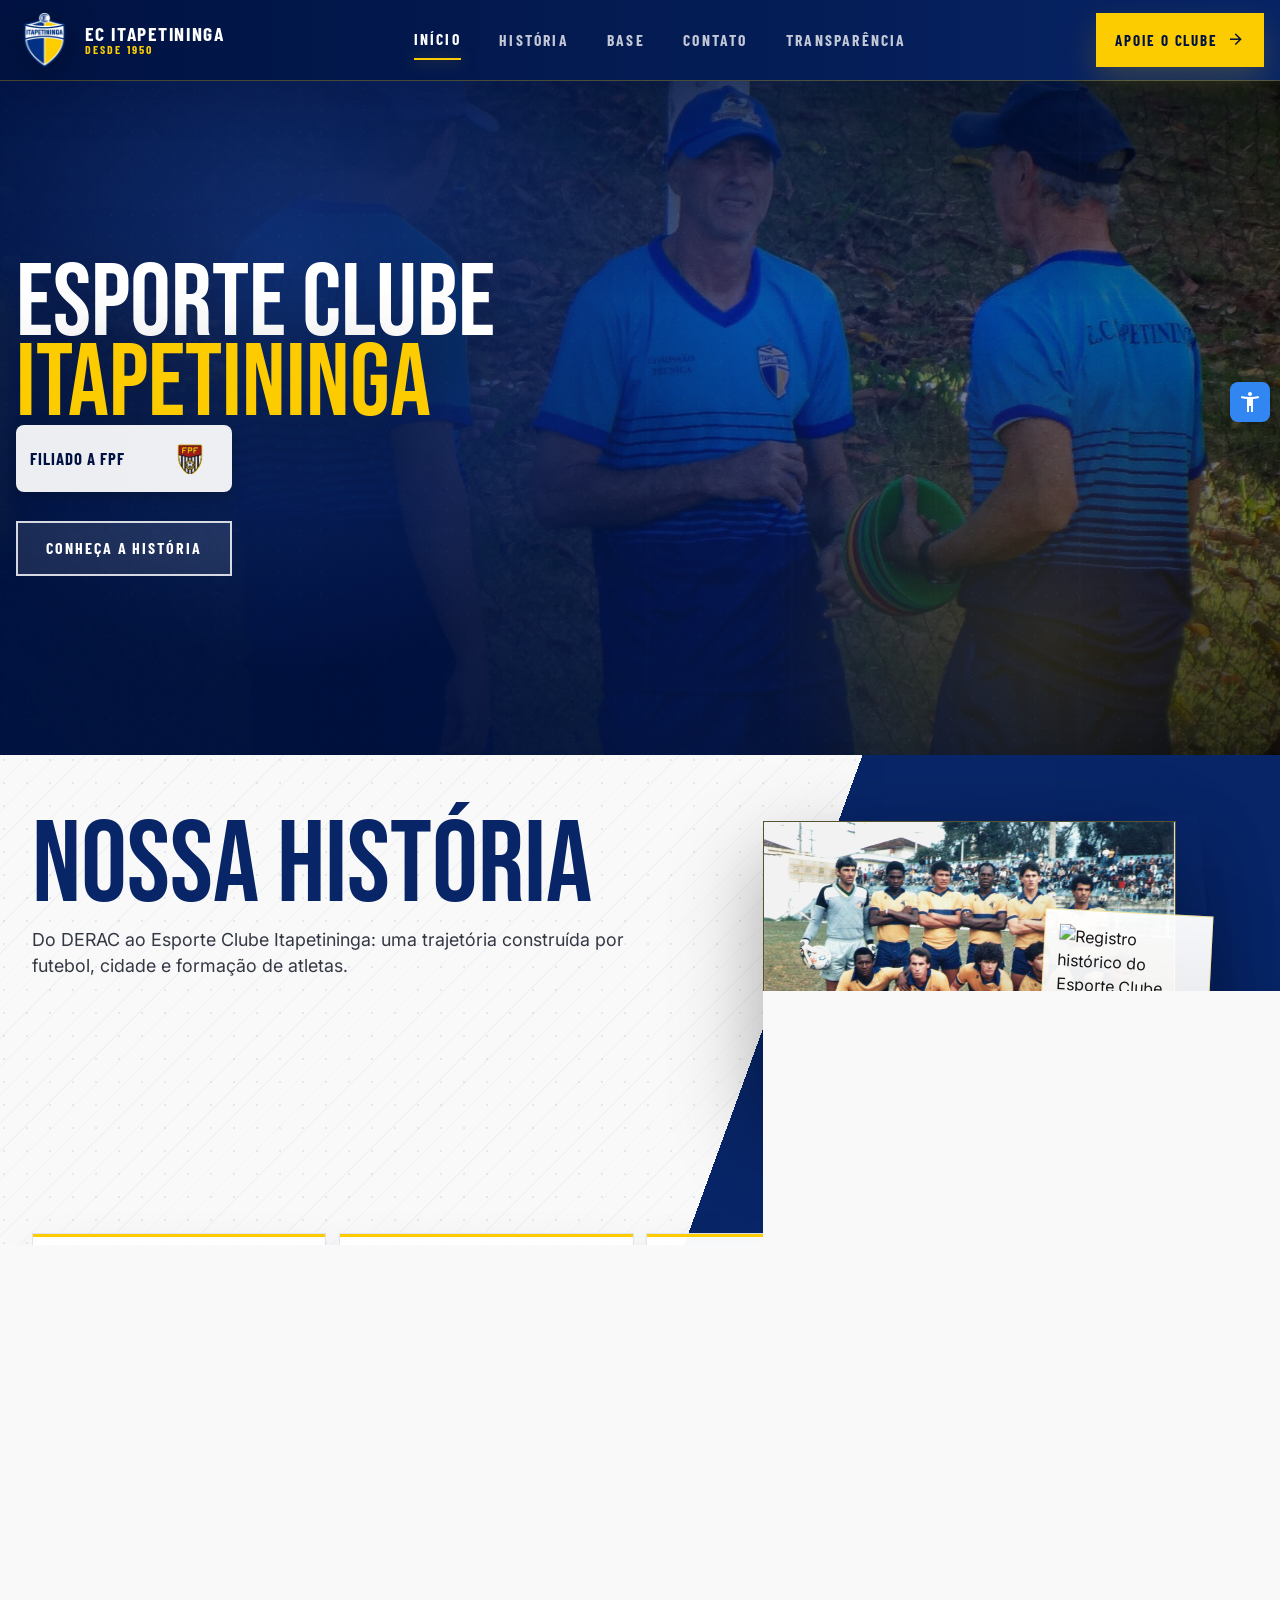
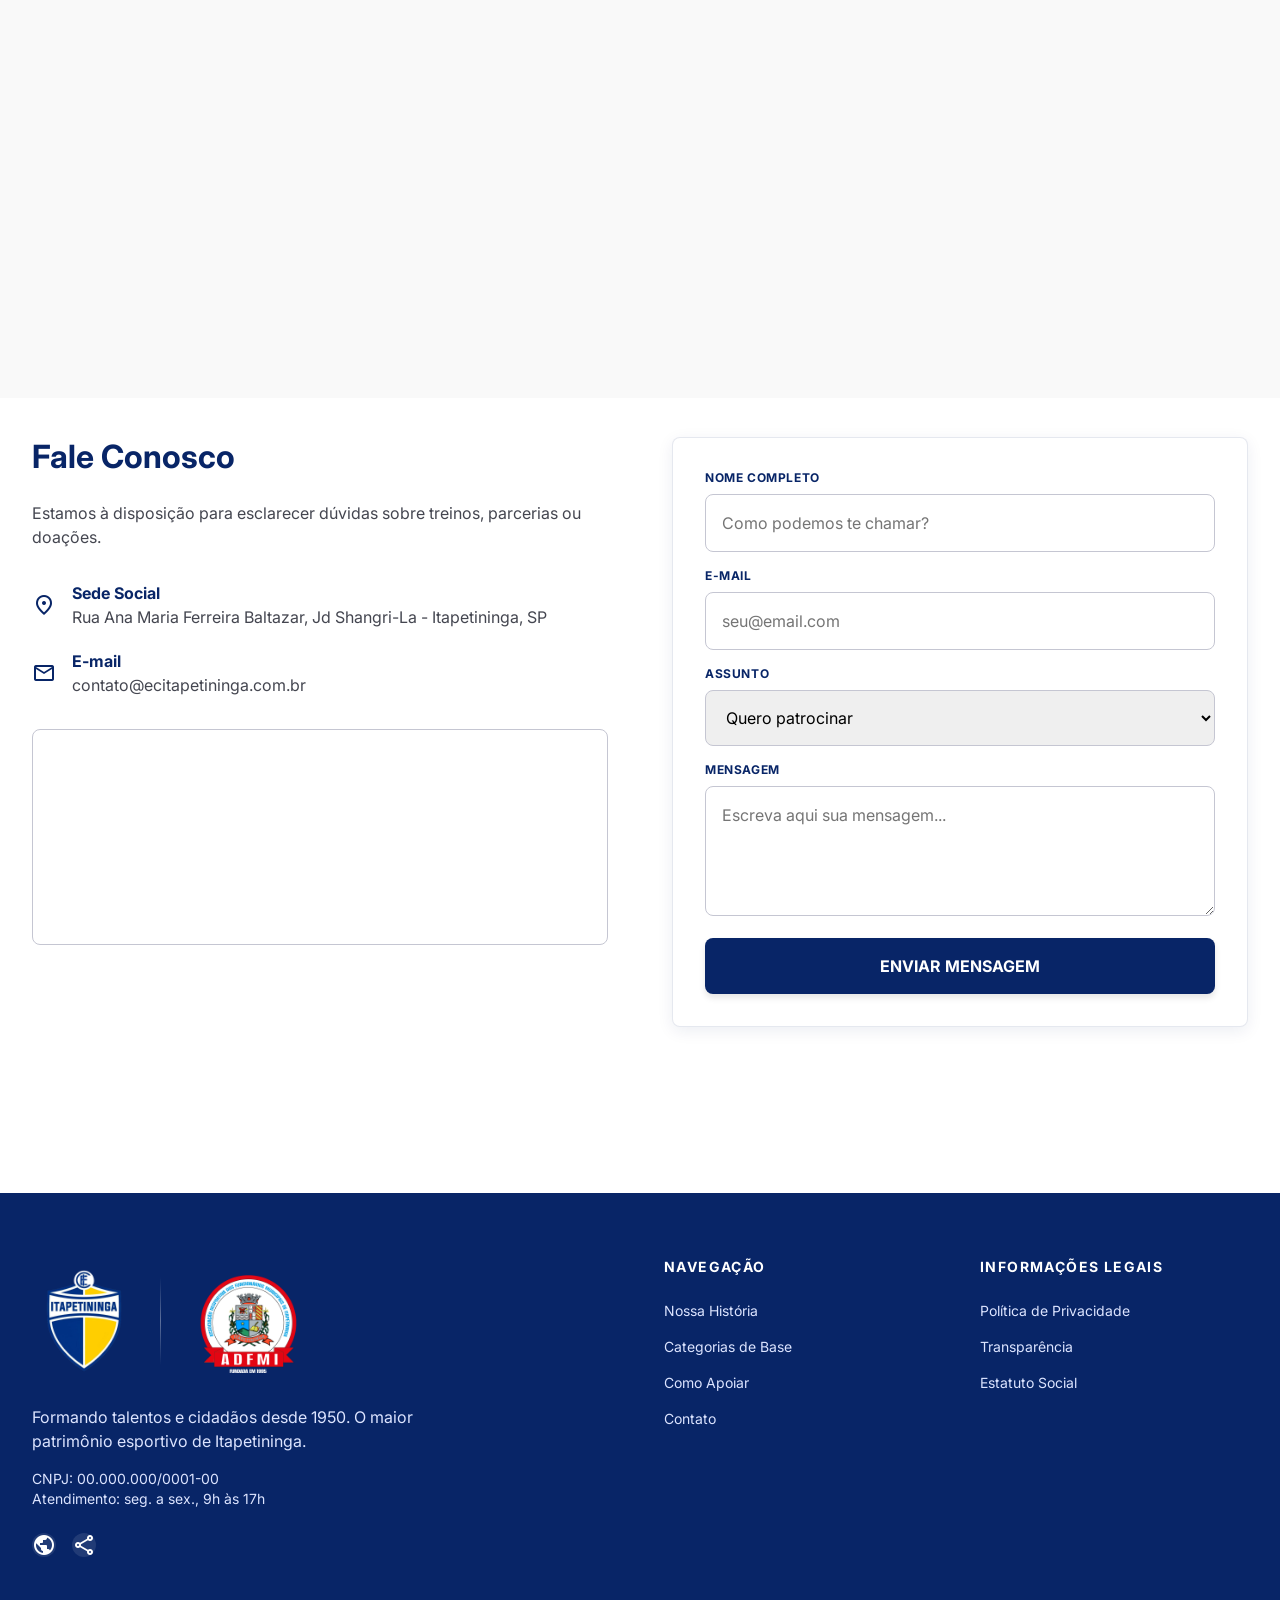
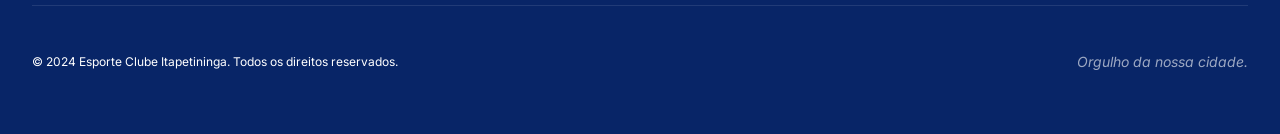
==== index.html @ 6d261d62 "Minor changes" ====
﻿<!doctype html>
<html lang="pt-BR">
  <head>
    <meta charset="utf-8" />
    <meta content="width=device-width, initial-scale=1.0" name="viewport" />
    <link
      href="https://fonts.googleapis.com/css2?family=Inter:wght@400;500;600;700&amp;display=swap"
      rel="stylesheet"
    />
    <link
      href="https://fonts.googleapis.com/css2?family=Bebas+Neue&amp;family=Barlow+Condensed:wght@500;600;700&amp;display=swap"
      rel="stylesheet"
    />
    <link
      href="https://fonts.googleapis.com/css2?family=Material+Symbols+Outlined:wght,FILL@100..700,0..1&amp;display=swap"
      rel="stylesheet"
    />
    <link rel="stylesheet" href="styles.css" />
  </head>
  <body
    class="bg-background text-on-surface font-body-lg selection:bg-secondary-container selection:text-on-secondary-container"
  >
    <header class="site-header">
      <div class="site-header-main">
        <a class="site-brand" href="#" aria-label="Esporte Clube Itapetininga">
          <img
            alt="EC Itapetininga Logo"
            class="site-brand-logo"
            src="img/eci.png"
          />
          <span class="site-brand-text">
            <strong>EC Itapetininga</strong>
            <small>Desde 1950</small>
          </span>
        </a>
        <nav class="site-nav" aria-label="Navegação principal">
          <a class="top-nav-link" data-nav-link href="#hero">Início</a>
          <a class="top-nav-link is-active" data-nav-link href="#history"
            >História</a
          >
          <a class="top-nav-link" data-nav-link href="#categories">Base</a>
          <a class="top-nav-link" data-nav-link href="#contact">Contato</a>
          <a class="top-nav-link" href="transparencia.html">Transparência</a>
        </nav>
        <a
          href="#apoie-modal"
          class="desktop-support-link site-cta"
          aria-label="Apoie o Clube"
          data-modal-open
        >
          Apoie o Clube
          <span class="material-symbols-outlined" aria-hidden="true"
            >arrow_forward</span
          >
        </a>
        <button
          aria-controls="mobile-menu"
          aria-expanded="false"
          aria-label="Abrir menu"
          class="mobile-menu-button site-menu-button"
          data-mobile-menu-button
          type="button"
        >
          <span class="material-symbols-outlined" data-mobile-menu-icon>
            menu
          </span>
        </button>
      </div>
      <nav
        aria-label="Menu mobile"
        class="mobile-menu"
        data-mobile-menu
        id="mobile-menu"
      >
        <div class="mobile-menu-inner">
          <div class="mobile-menu-brand" aria-hidden="true">
            <span>ECI</span>
            <small>Portal Oficial</small>
          </div>
          <a class="mobile-menu-link" data-mobile-menu-link href="#hero"
            >Início</a
          >
          <a class="mobile-menu-link" data-mobile-menu-link href="#history"
            >História</a
          >
          <a class="mobile-menu-link" data-mobile-menu-link href="#categories"
            >Base</a
          >
          <a class="mobile-menu-link" data-mobile-menu-link href="#support"
            >Apoio</a
          >
          <a class="mobile-menu-link" href="transparencia.html"
            >Transparência</a
          >
          <a class="mobile-menu-link" data-mobile-menu-link href="#contact"
            >Contato</a
          >
          <hr style="margin: 15px 0" />
          <!-- WCAG fix: 4.1.2 -->
          <button
            class="mobile-menu-link"
            type="button"
            onclick="alternarCores()"
            aria-pressed="false"
            data-high-contrast-toggle
          >
            🌗 Alto Contraste
          </button>
          <!-- WCAG fix: 4.1.2 -->
          <button
            class="mobile-menu-link"
            type="button"
            onclick="aumentarFonte()"
          >
            𝐀+ Aumentar Fonte
          </button>
          <!-- WCAG fix: 4.1.2 -->
          <button
            class="mobile-menu-link"
            type="button"
            onclick="diminuirFonte()"
          >
            𝐀- Diminuir Fonte
          </button>
        </div>
      </nav>
    </header>
    <main>
      <section class="hero-section" id="hero">
        <div class="hero-media">
          <img
            alt="Comissão técnica do Esporte Clube Itapetininga durante um treino"
            class="hero-image"
            src="img/DSC00051-copia.jpg"
          />
          <div class="hero-overlay"></div>
          <div class="hero-field-grid"></div>
        </div>
        <div class="hero-content">
          <h1 class="hero-title">
            <span>Esporte Clube</span>
            <strong>Itapetininga</strong>
          </h1>
          <div class="hero-fpf-badge">
            <span class="hero-fpf-label">Filiado a FPF</span>
            <img
              src="img/fpf.png"
              alt="Logo da Federação Paulista de Futebol"
              class="hero-fpf-logo"
              width="48"
              height="48"
            />
          </div>
          <div class="hero-actions">
            <a class="hero-button hero-button-secondary" href="#history">
              Conheça a História
            </a>
          </div>
        </div>
      </section>
      <div class="gradient-flow-wrapper">
        <section class="history-editorial screen-section" id="history">
          <div class="max-w-7xl mx-auto px-4 lg:px-8">
            <div class="history-story">
              <div class="history-story-hero">
                <p class="history-story-label">Desde 1950</p>
                <h2>Nossa História</h2>
                <p class="history-story-subtitle">
                  Do DERAC ao Esporte Clube Itapetininga: uma trajetória
                  construída por futebol, cidade e formação de atletas.
                </p>
              </div>
              <div class="history-story-grid">
                <div class="history-story-copy">
                  <article class="history-milestone">
                    <span>01</span>
                    <h3>Fundação</h3>
                    <p>
                      O clube nasceu em 26 de dezembro de 1950, ainda como DERAC
                      — Departamento de Estradas de Rodagem Atlético Clube.
                    </p>
                  </article>
                  <article class="history-milestone">
                    <span>02</span>
                    <h3>Tradição Competitiva</h3>
                    <p>
                      Por décadas, participou dos campeonatos da Federação
                      Paulista de Futebol nas divisões Série A2, Série A3 e
                      Segunda Divisão de Profissionais.
                    </p>
                  </article>
                  <article class="history-milestone">
                    <span>03</span>
                    <h3>Nova Identidade</h3>
                    <p>
                      Em 1994, passou a se chamar Esporte Clube Itapetininga,
                      fortalecendo o vínculo com a cidade.
                    </p>
                  </article>
                  <article class="history-milestone">
                    <span>04</span>
                    <h3>Base e Futuro</h3>
                    <p>
                      Hoje, atua no Campeonato Paulista de Base nas categorias
                      Sub-13, Sub-15 e Sub-17.
                    </p>
                  </article>
                </div>
                <div
                  class="history-archive"
                  aria-label="Acervo visual do clube"
                >
                  <div class="history-archive-stripe" aria-hidden="true"></div>
                  <figure class="history-archive-main">
                    <img
                      alt="Equipe histórica do Esporte Clube Itapetininga"
                      src="img/time2.jpeg"
                    />
                  </figure>
                  <figure class="history-archive-jersey">
                    <img
                      alt="Registro histórico do Esporte Clube Itapetininga"
                      src="img/time3.jpeg"
                    />
                  </figure>
                </div>
              </div>
            </div>
          </div>
        </section>
        <section
          class="legends-editorial-section"
          aria-label="Grandes nomes da história do clube"
        >
          <div class="legends-editorial-inner">
            <div class="legends-editorial-heading">
              <p class="legends-editorial-kicker">
                Histórias que marcaram gerações
              </p>
              <!-- WCAG fix: 1.3.1 -->
              <h2>
                <span>Grandes Nomes</span>
                <strong>Nossa História</strong>
              </h2>
              <div class="legends-editorial-mark" aria-hidden="true">
                <span></span>
              </div>
            </div>
            <div
              class="legends-editorial-wall"
              aria-label="Mural histórico de grandes nomes"
            >
              <article
                class="legend-editorial-piece legend-editorial-piece-vadao"
              >
                <span class="legend-editorial-index" aria-hidden="true"
                  >01</span
                >
                <img src="img/Vadao_2015.jpg" alt="Retrato de Vadão" />
                <div class="legend-editorial-copy">
                  <span class="legend-editorial-role">Treinador</span>
                  <h4>Vadão</h4>
                  <div class="legend-editorial-rule"></div>
                  <p>Ex-Técnico Seleção Brasileira Feminina</p>
                </div>
              </article>
              <article
                class="legend-editorial-piece legend-editorial-piece-itabera"
              >
                <span class="legend-editorial-index" aria-hidden="true"
                  >02</span
                >
                <img src="img/itabera.jpg" alt="Retrato de Carlinhos Itaberá" />
                <div class="legend-editorial-copy">
                  <span class="legend-editorial-role">Meia</span>
                  <h4>Carlinhos<br />Itaberá</h4>
                  <div class="legend-editorial-rule"></div>
                  <p>Ex-Fluminense</p>
                </div>
              </article>
              <article
                class="legend-editorial-piece legend-editorial-piece-marquinho"
              >
                <span class="legend-editorial-index" aria-hidden="true"
                  >03</span
                >
                <img src="img/marquinho.jpg" alt="Retrato de Marquinhos" />
                <div class="legend-editorial-copy">
                  <span class="legend-editorial-role">Atacante</span>
                  <h4>Marquinhos</h4>
                  <div class="legend-editorial-rule"></div>
                  <p>Ex-Ferroviária de Araraquara</p>
                </div>
              </article>
              <article
                class="legend-editorial-piece legend-editorial-piece-angatuba"
              >
                <span class="legend-editorial-index" aria-hidden="true"
                  >04</span
                >
                <img
                  src="img/carlinhos.webp"
                  alt="Retrato de Carlinhos Angatuba"
                />
                <div class="legend-editorial-copy">
                  <span class="legend-editorial-role">Zagueiro</span>
                  <h4>Carlinhos<br />Angatuba</h4>
                  <div class="legend-editorial-rule"></div>
                  <p>Ex-Esporte Clube Bahia</p>
                </div>
              </article>
            </div>
          </div>
        </section>
        <section class="archive-section">
          <div class="archive-inner">
            <aside class="archive-intro">
              <p class="archive-kicker">Arquivo Histórico</p>
              <h2>Nossa História em Imagens</h2>
              <p>
                Cada imagem guarda um capítulo da nossa trajetória dentro e fora
                de campo.
              </p>
            </aside>
            <div class="archive-track-wrap">
              <div
                class="archive-track"
                aria-label="Registros históricos do clube"
              >
                <article class="archive-card">
                  <div class="archive-card-media">
                    <img
                      alt="Registro histórico das origens do clube como DERAC"
                      src="img/time2.jpeg"
                    />
                  </div>
                  <div class="archive-card-copy">
                    <h3>As Raízes</h3>
                    <p>
                      Os primeiros passos e a união da comunidade para fundar o
                      clube.
                    </p>
                  </div>
                </article>
                <article class="archive-card">
                  <div class="archive-card-media">
                    <img
                      alt="Registro da transição do DERAC para o Esporte Clube Itapetininga"
                      src="img/time3.jpeg"
                    />
                  </div>
                  <div class="archive-card-copy">
                    <h3>Transição DERAC / ECI</h3>
                    <p>
                      Filiação à FPF e o início de uma nova era de competições.
                    </p>
                  </div>
                </article>
                <article class="archive-card">
                  <div class="archive-card-media">
                    <img
                      alt="Atletas da base no Campeonato Sul Paulista representando o legado atual"
                      src="img/time4.jpeg"
                    />
                  </div>
                  <div class="archive-card-copy">
                    <h3>Legado Contínuo</h3>
                    <p>
                      Foco no desenvolvimento da base e projetos sociais
                      transformadores.
                    </p>
                  </div>
                </article>
              </div>
            </div>
          </div>
        </section>
        <section class="academy-section" id="categories">
          <div class="academy-inner">
            <div class="academy-intro">
              <p class="academy-kicker">Formação de Atletas</p>
              <h2>Futebol de Base</h2>
              <strong>Inscrições Gratuitas</strong>
              <p>
                Desenvolvemos talentos locais com metodologia, disciplina e
                acesso democrático ao esporte de alto nível.
              </p>
            </div>
            <div
              class="academy-grid"
              aria-label="Categorias do futebol de base"
            >
              <article class="academy-card">
                <div class="academy-card-top">
                  <small>Iniciação</small>
                </div>
                <h3>Sub-11</h3>
                <p>
                  Iniciação técnica, coordenação motora e disciplina em ambiente
                  formativo.
                </p>
              </article>
              <article class="academy-card">
                <div class="academy-card-top">
                  <small>Desenvolvimento</small>
                </div>
                <h3>Sub-13</h3>
                <p>
                  Desenvolvimento tático e aprimoramento das habilidades
                  individuais.
                </p>
              </article>
              <article class="academy-card academy-card-feature">
                <div class="academy-card-top">
                  <small>Rendimento</small>
                </div>
                <h3>Sub-15</h3>
                <p>
                  Alto desempenho físico e estratégico voltado aos campeonatos
                  da FPF.
                </p>
              </article>
              <article class="academy-card">
                <div class="academy-card-top">
                  <small>Transição</small>
                </div>
                <h3>Sub-17</h3>
                <p>
                  Etapa final de formação com foco em profissionalização e
                  futuro competitivo.
                </p>
              </article>
              <article class="academy-card">
                <div class="academy-card-top">
                  <small>Alta Performance</small>
                </div>
                <h3>Sub-20</h3>
                <p>
                  Preparação para o futebol profissional com foco em performance
                  física e maturidade tática.
                </p>
              </article>
              <article class="academy-card academy-card-feature">
                <div class="academy-card-top">
                  <small>Profissional</small>
                </div>
                <h3>Sub-23</h3>
                <p>
                  Equipe profissional em formação, competindo em torneios
                  oficiais da Federação Paulista de Futebol.
                </p>
              </article>
            </div>
          </div>
        </section>
      </div>
      <section
        class="screen-section py-24 bg-surface-container-lowest"
        id="contact"
      >
        <div class="max-w-7xl mx-auto px-4 lg:px-8">
          <div class="grid grid-cols-1 lg:grid-cols-2 gap-24">
            <div>
              <h2 class="text-headline-lg text-primary-container mb-6">
                Fale Conosco
              </h2>
              <p class="text-on-surface-variant mb-12">
                Estamos à disposição para esclarecer dúvidas sobre treinos,
                parcerias ou doações.
              </p>
              <div class="space-y-8 mb-12">
                <div class="flex gap-4 items-center">
                  <span
                    class="material-symbols-outlined text-primary-container text-3xl"
                    >location_on</span
                  >
                  <div>
                    <p class="font-bold text-primary-container">Sede Social</p>
                    <p class="text-on-surface-variant">
                      Rua Ana Maria Ferreira Baltazar, Jd Shangri-La -
                      Itapetininga, SP
                    </p>
                  </div>
                </div>
                <div class="flex gap-4 items-center">
                  <span
                    class="material-symbols-outlined text-primary-container text-3xl"
                    >mail</span
                  >
                  <div>
                    <p class="font-bold text-primary-container">E-mail</p>
                    <p class="text-on-surface-variant">
                      contato@ecitapetininga.com.br
                    </p>
                  </div>
                </div>
              </div>
              <div
                class="h-64 rounded-lg overflow-hidden border border-outline-variant"
              >
                <!-- WCAG fix: 1.1.1 -->
                <iframe
                  title="Localização da sede do EC Itapetininga"
                  src="https://www.google.com/maps/embed?pb=!1m18!1m12!1m3!1d3662.0!2d-48.0561!3d-23.5825!2m3!1f0!2f0!3f0!3m2!1i1024!2i768!4f13.1!3m3!1m2!1s0x0%3A0x0!2sRua+Ana+Maria+Ferreira+Baltazar%2C+Jardim+Shangri-La%2C+Itapetininga+-+SP!5e0!3m2!1spt-BR!2sbr!4v1"
                  width="100%"
                  height="100%"
                  style="border: 0"
                  allowfullscreen=""
                  loading="lazy"
                  referrerpolicy="no-referrer-when-downgrade"
                  aria-label="Mapa de localização do EC Itapetininga em Itapetininga, SP"
                ></iframe>
              </div>
            </div>
            <div
              class="bg-surface-container-low p-10 rounded-lg border border-outline-variant"
            >
              <form class="space-y-6" id="contact-form">
                <div>
                  <!-- WCAG fix: 3.3.2 -->
                  <label
                    for="contact-name"
                    class="text-xs font-bold text-primary-container uppercase mb-2 block tracking-wider"
                    >Nome completo</label
                  >
                  <input
                    id="contact-name"
                    class="w-full rounded-lg border border-outline-variant focus:border-primary-container focus:ring-1 focus:ring-primary-container bg-white p-4"
                    placeholder="Como podemos te chamar?"
                    required
                    type="text"
                  />
                </div>
                <div>
                  <!-- WCAG fix: 3.3.2 -->
                  <label
                    for="contact-email"
                    class="text-xs font-bold text-primary-container uppercase mb-2 block tracking-wider"
                    >E-mail</label
                  >
                  <input
                    id="contact-email"
                    class="w-full rounded-lg border border-outline-variant focus:border-primary-container focus:ring-1 focus:ring-primary-container bg-white p-4"
                    placeholder="seu@email.com"
                    required
                    type="email"
                  />
                </div>
                <div>
                  <!-- WCAG fix: 3.3.2 -->
                  <label
                    for="contact-subject"
                    class="text-xs font-bold text-primary-container uppercase mb-2 block tracking-wider"
                    >Assunto</label
                  >
                  <select
                    id="contact-subject"
                    class="w-full rounded-lg border border-outline-variant focus:border-primary-container focus:ring-1 focus:ring-primary-container bg-white p-4"
                  >
                    <option>Quero patrocinar</option>
                    <option>Inscrição na base</option>
                    <option>Outro</option>
                  </select>
                </div>
                <div>
                  <!-- WCAG fix: 3.3.2 -->
                  <label
                    for="contact-message"
                    class="text-xs font-bold text-primary-container uppercase mb-2 block tracking-wider"
                    >Mensagem</label
                  >
                  <textarea
                    id="contact-message"
                    class="w-full rounded-lg border border-outline-variant focus:border-primary-container focus:ring-1 focus:ring-primary-container bg-white p-4"
                    placeholder="Escreva aqui sua mensagem..."
                    required
                    rows="4"
                  ></textarea>
                </div>
                <p class="form-message" id="contact-form-message" role="status">
                  Mensagem registrada. Entraremos em contato em breve.
                </p>
                <button
                  class="w-full bg-primary-container text-white py-4 rounded-lg font-bold uppercase hover:bg-primary transition-all shadow-md"
                  type="submit"
                >
                  Enviar Mensagem
                </button>
              </form>
            </div>
          </div>
        </div>
      </section>
    </main>
    <!-- Modal: Apoie o Clube -->
    <div
      id="apoie-modal"
      aria-hidden="true"
      aria-modal="true"
      aria-labelledby="apoie-modal-title"
      class="support-modal fixed inset-0 z-[100] flex items-center justify-center p-4 bg-primary-container/40 backdrop-blur-sm"
      data-modal
      role="dialog"
    >
      <div
        class="support-modal-panel relative w-full max-w-4xl bg-surface-container-lowest rounded-lg overflow-hidden shadow-2xl flex flex-col md:flex-row"
      >
        <button
          type="button"
          aria-label="Fechar modal"
          data-modal-close
          class="absolute top-4 right-4 z-20 bg-black/20 hover:bg-black/40 text-white rounded-full p-2 transition-colors"
        >
          <span class="material-symbols-outlined">close</span>
        </button>
        <!-- Modal Esquerda: Visual -->
        <div class="md:w-1/2 relative min-h-[300px]">
          <img
            alt="Esporte Clube Itapetininga Base"
            class="absolute inset-0 w-full h-full object-cover"
            src="img/DSC00051-copia.jpg"
          />
          <div
            class="absolute inset-0 bg-gradient-to-t from-primary-container/80 to-transparent flex items-end p-8"
          >
            <p class="text-white font-bold italic">
              Cada contribuição mantém um jovem em campo.
            </p>
          </div>
        </div>
        <!-- Modal Direita: Conteúdo -->
        <div class="md:w-1/2 p-10 flex flex-col justify-center">
          <span
            class="text-secondary-container font-bold uppercase tracking-widest text-xs mb-2"
            >Impacto social</span
          >
          <h2
            id="apoie-modal-title"
            class="text-headline-md text-primary-container mb-4 leading-tight"
          >
            Apoie os sonhos da nossa base
          </h2>
          <p class="text-on-surface-variant mb-8 text-sm">
            Sua contribuição garante que centenas de jovens continuem tendo
            acesso a treinamentos profissionais, equipamentos de qualidade e
            suporte social completo.
          </p>
          <div class="space-y-4 mb-8">
            <div
              class="bg-surface-container-low p-4 rounded-lg border border-outline-variant flex items-center gap-4"
            >
              <span class="material-symbols-outlined text-primary-container"
                >payments</span
              >
              <div>
                <p class="text-xs text-primary-container font-bold uppercase">
                  PIX/CNPJ
                </p>
                <p class="font-mono text-on-surface select-all">
                  01.077.813/0001-42
                </p>
              </div>
            </div>
            <div class="text-center text-xs text-on-surface-variant italic">
              Ou entre em contato para planos de patrocínio empresarial.
            </div>
          </div>
          <button
            type="button"
            data-modal-close
            class="block text-center bg-secondary-container text-on-secondary-container w-full py-4 rounded-lg font-bold uppercase shadow-lg hover:bg-secondary-fixed transition-all"
          >
            Fechar
          </button>
        </div>
      </div>
    </div>
    <footer class="bg-primary-container text-white py-16">
      <div class="max-w-7xl mx-auto px-4 lg:px-8">
        <div
          class="grid grid-cols-1 md:grid-cols-4 gap-12 border-b border-white/10 pb-12 mb-12"
        >
          <div class="md:col-span-2">
            <div class="footer-brand-partnership">
              <div
                class="footer-brand-lockup"
                role="group"
                aria-label="EC Itapetininga e ADFMI, parceira institucional"
              >
                <img
                  src="img/eci.png"
                  alt="Logo EC Itapetininga"
                  class="footer-brand-logo footer-brand-logo-primary"
                />
                <span class="footer-brand-divider" aria-hidden="true"></span>
                <div class="footer-brand-partner-block">
                  <img
                    src="img/adfmi-footer.png"
                    alt="Logo ADFMI - Associação Desportiva dos Funcionários Municipais de Itapetininga"
                    class="footer-brand-logo footer-brand-logo-partner"
                  />
                </div>
              </div>
            </div>
            <p class="text-primary-fixed-dim max-w-sm mb-4">
              Formando talentos e cidadãos desde 1950. O maior patrimônio
              esportivo de Itapetininga.
            </p>
            <ul class="text-primary-fixed-dim text-sm space-y-1 mb-6">
              <li>CNPJ: 00.000.000/0001-00</li>
              <li>Atendimento: seg. a sex., 9h às 17h</li>
            </ul>
            <div class="flex gap-4">
              <!-- WCAG fix: 4.1.2 -->
              <span
                class="material-symbols-outlined p-2 bg-white/10 rounded-full"
                aria-hidden="true"
                >public</span
              >
              <!-- WCAG fix: 4.1.2 -->
              <span
                class="material-symbols-outlined p-2 bg-white/10 rounded-full"
                aria-hidden="true"
                >share</span
              >
            </div>
          </div>
          <div>
            <h4 class="font-bold mb-6 uppercase tracking-widest text-sm">
              Navegação
            </h4>
            <ul class="space-y-4 text-primary-fixed-dim text-sm">
              <li>
                <a class="hover:text-white transition-colors" href="#history"
                  >Nossa História</a
                >
              </li>
              <li>
                <a class="hover:text-white transition-colors" href="#categories"
                  >Categorias de Base</a
                >
              </li>
              <li>
                <a class="hover:text-white transition-colors" href="#support"
                  >Como Apoiar</a
                >
              </li>
              <li>
                <a class="hover:text-white transition-colors" href="#contact"
                  >Contato</a
                >
              </li>
            </ul>
          </div>
          <div>
            <h4 class="font-bold mb-6 uppercase tracking-widest text-sm">
              Informações legais
            </h4>
            <ul class="space-y-4 text-primary-fixed-dim text-sm">
              <li>
                <a class="hover:text-white transition-colors" href="#"
                  >Política de Privacidade</a
                >
              </li>
              <li>
                <a
                  class="hover:text-white transition-colors"
                  href="transparencia.html"
                  >Transparência</a
                >
              </li>
              <li>
                <a class="hover:text-white transition-colors" href="#"
                  >Estatuto Social</a
                >
              </li>
            </ul>
          </div>
        </div>
        <div
          class="flex flex-col md:flex-row justify-between items-center text-xs text-primary-fixed-dim/60"
        >
          <p>
            © 2024 Esporte Clube Itapetininga. Todos os direitos reservados.
          </p>
          <p class="mt-4 md:mt-0 italic">Orgulho da nossa cidade.</p>
        </div>
      </div>
    </footer>
    <!-- WCAG fix: 2.1.1 -->
    <div
      class="accessibility-panel"
      role="region"
      aria-label="Ferramentas de acessibilidade"
    >
      <button
        class="accessibility-trigger"
        type="button"
        aria-label="Abrir menu de acessibilidade"
        aria-expanded="false"
        aria-controls="accessibility-menu"
      >
        <span class="material-symbols-outlined" aria-hidden="true"
          >accessibility_new</span
        >
      </button>
      <div class="accessibility-content" id="accessibility-menu">
        <!-- WCAG fix: 4.1.2 -->
        <button
          onclick="alternarCores()"
          aria-pressed="false"
          data-high-contrast-toggle
        >
          🎨 Alternar Cores
        </button>
        <button onclick="aumentarFonte()">🔍 A+</button>
        <button onclick="diminuirFonte()">🔎 A-</button>
        <button onclick="cursorGrande()">🖱️ Cursor Maior</button>
        <button onclick="lerPagina()">🔊 Ler Página</button>
        <button onclick="pararLeitura()">🔇 Parar Leitura</button>
        <button onclick="lerSelecao()">🔊 Ler Texto Selecionado</button>
      </div>
    </div>
    <script>
      const mobileMenu = document.querySelector("[data-mobile-menu]");
      const mobileMenuButton = document.querySelector(
        "[data-mobile-menu-button]",
      );
      const mobileMenuIcon = document.querySelector("[data-mobile-menu-icon]");
      const mobileMenuLinks = document.querySelectorAll(
        "[data-mobile-menu-link]",
      );
      const topNavLinks = document.querySelectorAll("[data-nav-link]");
      const siteHeader = document.querySelector(".site-header");
      const contactForm = document.querySelector("#contact-form");
      const contactFormMessage = document.querySelector(
        "#contact-form-message",
      );
      const sections = Array.from(topNavLinks)
        .map((link) => document.querySelector(link.getAttribute("href")))
        .filter(Boolean);

      function setActiveTopNavLink(sectionId) {
        topNavLinks.forEach((link) => {
          link.classList.toggle(
            "is-active",
            link.getAttribute("href") === `#${sectionId}`,
          );
        });
      }

      function updateActiveTopNavLink() {
        let currentSection = sections[0];
        const headerOffset = siteHeader.offsetHeight + 16;

        sections.forEach((section) => {
          if (section.getBoundingClientRect().top <= headerOffset) {
            currentSection = section;
          }
        });

        if (currentSection) {
          setActiveTopNavLink(currentSection.id);
        }
      }

      function updateHeaderOnScroll() {
        siteHeader.classList.toggle("header-scrolled", window.scrollY > 24);
      }

      function resetLinkedSectionScroll(link) {
        const href = link.getAttribute("href");

        if (!href || !href.startsWith("#")) {
          return;
        }

        const target = document.querySelector(href);

        if (target && target.classList.contains("screen-section")) {
          target.scrollTop = 0;
        }
      }

      function openMobileMenu() {
        mobileMenu.classList.add("is-open");
        mobileMenuButton.setAttribute("aria-expanded", "true");
        mobileMenuButton.setAttribute("aria-label", "Fechar menu");
        mobileMenuIcon.textContent = "close";
        document.body.classList.add("mobile-menu-open");
      }

      function closeMobileMenu() {
        mobileMenu.classList.remove("is-open");
        mobileMenuButton.setAttribute("aria-expanded", "false");
        mobileMenuButton.setAttribute("aria-label", "Abrir menu");
        mobileMenuIcon.textContent = "menu";
        document.body.classList.remove("mobile-menu-open");
      }

      function toggleMobileMenu() {
        if (mobileMenu.classList.contains("is-open")) {
          closeMobileMenu();
        } else {
          openMobileMenu();
        }
      }

      mobileMenuButton.addEventListener("click", toggleMobileMenu);

      mobileMenuLinks.forEach((link) => {
        link.addEventListener("click", () => {
          resetLinkedSectionScroll(link);
          closeMobileMenu();
        });
      });

      topNavLinks.forEach((link) => {
        link.addEventListener("click", () => {
          resetLinkedSectionScroll(link);
          setActiveTopNavLink(link.getAttribute("href").slice(1));
        });
      });

      document.addEventListener("keydown", (event) => {
        if (event.key === "Escape") {
          if (mobileMenu.classList.contains("is-open")) {
            closeMobileMenu();
          }
        }
      });

      window.addEventListener("resize", () => {
        if (window.innerWidth >= 768) {
          closeMobileMenu();
        }
      });

      window.addEventListener("scroll", () => {
        updateActiveTopNavLink();
        updateHeaderOnScroll();
      });
      updateActiveTopNavLink();
      updateHeaderOnScroll();

      contactForm.addEventListener("submit", (event) => {
        event.preventDefault();
        contactForm.reset();
        contactFormMessage.classList.add("is-visible");
      });

      document.addEventListener("DOMContentLoaded", () => {
        const botaoAcessibilidade = document.querySelector(
          ".accessibility-trigger",
        );
        const menuAcessibilidade = document.querySelector(
          ".accessibility-panel",
        );
        const conteudoAcessibilidade = document.querySelector(
          ".accessibility-content",
        );

        if (
          !botaoAcessibilidade ||
          !menuAcessibilidade ||
          !conteudoAcessibilidade
        ) {
          return;
        }

        function abrirMenuAcessibilidade() {
          menuAcessibilidade.classList.add("active");
          botaoAcessibilidade.setAttribute("aria-expanded", "true");

          // WCAG fix: 2.1.1
          const primeiroBotao = conteudoAcessibilidade.querySelector("button");
          if (primeiroBotao) {
            primeiroBotao.focus();
          }
        }

        function fecharMenuAcessibilidade() {
          menuAcessibilidade.classList.remove("active");
          botaoAcessibilidade.setAttribute("aria-expanded", "false");

          // WCAG fix: 2.1.1
          botaoAcessibilidade.focus();
        }

        botaoAcessibilidade.addEventListener("click", (e) => {
          e.stopPropagation();
          if (menuAcessibilidade.classList.contains("active")) {
            fecharMenuAcessibilidade();
          } else {
            abrirMenuAcessibilidade();
          }
        });

        menuAcessibilidade.addEventListener("click", (e) => {
          e.stopPropagation();
        });

        document.addEventListener("click", () => {
          if (menuAcessibilidade.classList.contains("active")) {
            fecharMenuAcessibilidade();
          }
        });

        document.addEventListener("keydown", (e) => {
          if (
            e.key === "Escape" &&
            menuAcessibilidade.classList.contains("active")
          ) {
            fecharMenuAcessibilidade();
          }
        });
      });

      function alternarCores() {
        document.body.classList.toggle("ativo");

        // WCAG fix: 4.1.2
        const botoesAltoContraste = document.querySelectorAll(
          "[data-high-contrast-toggle]",
        );
        botoesAltoContraste.forEach((button) => {
          button.setAttribute(
            "aria-pressed",
            document.body.classList.contains("ativo"),
          );
        });
      }

      let tamanhoFonte = 100;
      const tamanhoFonteMinimo = 70;
      const tamanhoFonteMaximo = 150;

      function aplicarTamanhoFonte() {
        document.documentElement.style.fontSize = tamanhoFonte + "%";
      }

      function aumentarFonte() {
        if (tamanhoFonte < tamanhoFonteMaximo) {
          tamanhoFonte += 10;
          aplicarTamanhoFonte();
        }
      }

      function diminuirFonte() {
        if (tamanhoFonte > tamanhoFonteMinimo) {
          tamanhoFonte -= 10;
          aplicarTamanhoFonte();
        }
      }

      function cursorGrande() {
        document.body.classList.toggle("cursor-grande");
      }

      // Modal: Apoie o Clube
      const apoieModal = document.querySelector("[data-modal]");
      const modalOpenBtns = document.querySelectorAll("[data-modal-open]");
      const modalCloseBtns = document.querySelectorAll("[data-modal-close]");

      function openModal() {
        apoieModal.classList.add("is-open");
        apoieModal.setAttribute("aria-hidden", "false");
        document.body.classList.add("modal-open");
      }

      function closeModal() {
        apoieModal.classList.remove("is-open");
        apoieModal.setAttribute("aria-hidden", "true");
        document.body.classList.remove("modal-open");
      }

      modalOpenBtns.forEach((btn) =>
        btn.addEventListener("click", (e) => {
          e.preventDefault();
          openModal();
        }),
      );

      modalCloseBtns.forEach((btn) =>
        btn.addEventListener("click", closeModal),
      );

      apoieModal.addEventListener("click", (e) => {
        if (e.target === apoieModal) closeModal();
      });

      document.addEventListener("keydown", (e) => {
        if (e.key === "Escape" && apoieModal.classList.contains("is-open"))
          closeModal();
      });
    </script>
    <div vw class="enabled">
      <div vw-access-button class="active"></div>
      <div vw-plugin-wrapper>
        <div class="vw-plugin-top-wrapper"></div>
      </div>
    </div>
    <script src="https://vlibras.gov.br/app/vlibras-plugin.js"></script>
    <script>
      new window.VLibras.Widget("https://vlibras.gov.br/app");

      function lerPagina() {
        const texto = document.body.innerText;

        const fala = new SpeechSynthesisUtterance(texto);
        fala.lang = "pt-BR";

        speechSynthesis.cancel();
        speechSynthesis.speak(fala);
      }

      function pararLeitura() {
        speechSynthesis.cancel();
      }

      function lerSelecao() {
        const texto = window.getSelection().toString();

        if (!texto) {
          alert("Selecione um texto primeiro.");
          return;
        }

        const fala = new SpeechSynthesisUtterance(texto);
        fala.lang = "pt-BR";

        speechSynthesis.cancel();
        speechSynthesis.speak(fala);
      }
    </script>
  </body>
</html>
---- styles.css ----
﻿/*
 * Refinamentos de design aplicados:
 * 1. Overlay em gradiente para melhorar o contraste do hero.
 * 2. Botao secundario do hero com borda e fundo mais visiveis.
 * 3. Controles flutuantes de acessibilidade com fundo institucional.
 * 4. Cards de Nossa Historia com alturas uniformes.
 * 5. Barra dourada no topo dos quatro cards de Nossa Historia.
 * 6. Tags e nomes padronizados nos cards de Grandes Nomes.
 * 7. Badges Gratuito removidos e chamada da base reforcada.
 * 8. Formulario de contato destacado como card.
 * 9. Texto de orgulho local do footer com contraste adequado.
 */

:root {
  --secondary-container: #fccc00;
  --secondary-fixed: #ffe085;
  --surface-container-lowest: #ffffff;
  --surface-container-low: #f3f3f3;
  --surface-container: #eeeeee;
  --surface: #f9f9f9;
  --background: #f9f9f9;
  --primary: #001241;
  --primary-container: #082567;
  --primary-fixed-dim: #dce4ff; /* WCAG fix: 1.4.3 */
  --on-secondary-container: #6d5700;
  --on-surface: #1b1b1b;
  --on-surface-variant: #444650;
  --outline-variant: #c5c6d2;
  --site-header-height: 6.6rem;
}

*,
*::before,
*::after {
  box-sizing: border-box;
  border-width: 0;
  border-style: solid;
  border-color: currentColor;
}

html {
  scroll-behavior: smooth;
  scroll-padding-top: var(--site-header-height);
  line-height: 1.5;
  -webkit-text-size-adjust: 100%;
  tab-size: 4;
}

body {
  margin: 0;
  font-family:
    Inter,
    system-ui,
    -apple-system,
    BlinkMacSystemFont,
    "Segoe UI",
    sans-serif;
}

img,
video {
  display: block;
  max-width: 100%;
  height: auto;
}

button,
input,
select,
textarea {
  font: inherit;
}

button,
select {
  text-transform: none;
}

button {
  cursor: pointer;
  background-color: transparent;
}

a {
  color: inherit;
  text-decoration: inherit;
}

h1,
h2,
h3,
h4,
p {
  margin: 0;
}

h1,
h2,
h3,
h4 {
  font-size: inherit;
  font-weight: inherit;
}

ul {
  margin: 0;
  padding: 0;
  list-style: none;
}

::selection {
  background: var(--secondary-container);
  color: var(--on-secondary-container);
}

/* WCAG fix: 2.4.7 */
:focus-visible {
  outline: 2px solid var(--primary-container);
  outline-offset: 3px;
  border-radius: 3px;
}

a:focus-visible,
button:focus-visible {
  outline: 2px solid var(--primary-container);
  outline-offset: 3px;
}

.fixed {
  position: fixed;
}
.absolute {
  position: absolute;
}
.relative {
  position: relative;
}
.inset-0 {
  inset: 0;
}
.top-4 {
  top: 1rem;
}
.right-4 {
  right: 1rem;
}
.z-10 {
  z-index: 10;
}
.z-20 {
  z-index: 20;
}
.z-50 {
  z-index: 50;
}
.z-\[100\] {
  z-index: 100;
}
.mx-auto {
  margin-left: auto;
  margin-right: auto;
}
.mt-4 {
  margin-top: 1rem;
}
.mb-2 {
  margin-bottom: 0.5rem;
}
.mb-4 {
  margin-bottom: 1rem;
}
.mb-6 {
  margin-bottom: 1.5rem;
}
.mb-8 {
  margin-bottom: 2rem;
}
.mb-12 {
  margin-bottom: 3rem;
}
.block {
  display: block;
}
.flex {
  display: flex;
}
.grid {
  display: grid;
}
.h-64 {
  height: 16rem;
}
.h-full {
  height: 100%;
}
.min-h-\[300px\] {
  min-height: 300px;
}
.w-full {
  width: 100%;
}
.max-w-sm {
  max-width: 24rem;
}
.max-w-2xl {
  max-width: 42rem;
}
.max-w-4xl {
  max-width: 56rem;
}
.max-w-7xl {
  max-width: 80rem;
}
.grid-cols-1 {
  grid-template-columns: repeat(1, minmax(0, 1fr));
}
.flex-col {
  flex-direction: column;
}
.items-center {
  align-items: center;
}
.justify-center {
  justify-content: center;
}
.justify-between {
  justify-content: space-between;
}
.gap-3 {
  gap: 0.75rem;
}
.gap-4 {
  gap: 1rem;
}
.gap-6 {
  gap: 1.5rem;
}
.gap-8 {
  gap: 2rem;
}
.gap-12 {
  gap: 3rem;
}
.gap-24 {
  gap: 6rem;
}
.space-y-4 > :not([hidden]) ~ :not([hidden]) {
  margin-top: 1rem;
}
.space-y-6 > :not([hidden]) ~ :not([hidden]) {
  margin-top: 1.5rem;
}
.space-y-8 > :not([hidden]) ~ :not([hidden]) {
  margin-top: 2rem;
}
.overflow-hidden {
  overflow: hidden;
}
.rounded-lg {
  border-radius: 0.5rem;
}
.rounded-xl {
  border-radius: 0.75rem;
}
.rounded-2xl {
  border-radius: 1rem;
}
.rounded-3xl {
  border-radius: 1.5rem;
}
.rounded-full {
  border-radius: 9999px;
}
.border {
  border-width: 1px;
}
.border-b {
  border-bottom-width: 1px;
}
.border-b-2 {
  border-bottom-width: 2px;
}
.border-primary-container {
  border-color: var(--primary-container);
}
.border-outline-variant {
  border-color: var(--outline-variant);
}
.border-white\/10 {
  border-color: rgba(255, 255, 255, 0.1);
}
.bg-white\/5 {
  background-color: rgba(255, 255, 255, 0.05);
}
.bg-white\/10 {
  background-color: rgba(255, 255, 255, 0.1);
}
.bg-background {
  background-color: var(--background);
}
.bg-primary-container {
  background-color: var(--primary-container);
}
.bg-secondary-container {
  background-color: var(--secondary-container);
}
.bg-surface {
  background-color: var(--surface);
}
.bg-surface-container-low {
  background-color: var(--surface-container-low);
}
.bg-surface-container-lowest {
  background-color: var(--surface-container-lowest);
}
.bg-surface-container-lowest\/20 {
  background-color: rgba(255, 255, 255, 0.2);
}
.object-cover {
  object-fit: cover;
}
.p-4 {
  padding: 1rem;
}
.p-6 {
  padding: 1.5rem;
}
.p-10 {
  padding: 2.5rem;
}
.p-12 {
  padding: 3rem;
}
.px-4 {
  padding-left: 1rem;
  padding-right: 1rem;
}
.px-10 {
  padding-left: 2.5rem;
  padding-right: 2.5rem;
}
.py-4 {
  padding-top: 1rem;
  padding-bottom: 1rem;
}
.py-5 {
  padding-top: 1.25rem;
  padding-bottom: 1.25rem;
}
.py-16 {
  padding-top: 4rem;
  padding-bottom: 4rem;
}
.py-24 {
  padding-top: 6rem;
  padding-bottom: 6rem;
}
.pb-12 {
  padding-bottom: 3rem;
}
.text-center {
  text-align: center;
}
.font-body-lg {
  font-family: Inter, sans-serif;
  font-size: 16px;
  line-height: 24px;
  font-weight: 400;
}
.font-mono {
  font-family:
    ui-monospace, SFMono-Regular, Menlo, Monaco, Consolas, "Liberation Mono",
    monospace;
}
.text-xs {
  font-size: 0.75rem;
  line-height: 1rem;
}
.text-sm {
  font-size: 0.875rem;
  line-height: 1.25rem;
}
.text-lg {
  font-size: 1.125rem;
  line-height: 1.75rem;
}
.text-xl {
  font-size: 1.25rem;
  line-height: 1.75rem;
}
.text-5xl {
  font-size: 3rem;
  line-height: 1;
}
.text-headline-md {
  font-size: 24px;
  line-height: 32px;
  font-weight: 600;
}
.text-headline-lg {
  font-size: 32px;
  line-height: 40px;
  font-weight: 700;
}
.text-body-lg {
  font-size: 16px;
  line-height: 24px;
  font-weight: 400;
}
.font-bold {
  font-weight: 700;
}
.uppercase {
  text-transform: uppercase;
}
.italic {
  font-style: italic;
}
.leading-none {
  line-height: 1;
}
.leading-tight {
  line-height: 1.25;
}
.leading-relaxed {
  line-height: 1.625;
}
.tracking-wider {
  letter-spacing: 0.05em;
}
.tracking-widest {
  letter-spacing: 0.1em;
}
.text-white {
  color: #ffffff;
}
.text-primary-container {
  color: var(--primary-container);
}
.text-primary-fixed-dim {
  color: var(--primary-fixed-dim);
}
.text-secondary-container {
  color: var(--secondary-container);
}
.text-on-secondary-container {
  color: var(--on-secondary-container);
}
.text-on-surface {
  color: var(--on-surface);
}
.text-on-surface-variant {
  color: var(--on-surface-variant);
}
.shadow-md {
  box-shadow: 0 4px 6px rgba(0, 0, 0, 0.1);
}
.shadow-lg {
  box-shadow: 0 10px 15px rgba(0, 0, 0, 0.1);
}
.shadow-xl {
  box-shadow: 0 20px 25px rgba(0, 0, 0, 0.1);
}
.shadow-2xl {
  box-shadow: 0 25px 50px rgba(0, 0, 0, 0.25);
}
.backdrop-blur-sm {
  backdrop-filter: blur(4px);
}
.select-all {
  user-select: all;
}
.pointer-events-none {
  pointer-events: none;
}
.transition-all {
  transition: all 150ms ease;
}
.transition-colors {
  transition:
    color 150ms ease,
    background-color 150ms ease,
    border-color 150ms ease;
}

.hero-section {
  position: relative;
  display: flex;
  flex-direction: column;
  align-items: center;
  justify-content: flex-end;
  min-height: max(560px, calc(82vh - 4rem));
  overflow: hidden;
  padding: 5.25rem 0 0;
  background: #001241;
  isolation: isolate;
}

.hero-section::before,
.hero-section::after {
  content: "";
  position: absolute;
  inset: 0;
  pointer-events: none;
}

.hero-section::before {
  z-index: 2;
  background:
    radial-gradient(
      circle at 22% 28%,
      rgba(35, 79, 170, 0.45),
      transparent 25rem
    ),
    radial-gradient(
      circle at 82% 82%,
      rgba(252, 204, 0, 0.16),
      transparent 18rem
    ),
    linear-gradient(
      90deg,
      rgba(0, 18, 65, 0.98) 0%,
      rgba(0, 18, 65, 0.9) 28%,
      rgba(8, 37, 103, 0.52) 58%,
      rgba(0, 0, 0, 0.36) 100%
    ),
    linear-gradient(
      180deg,
      rgba(0, 0, 0, 0.52),
      transparent 34%,
      rgba(0, 0, 0, 0.72)
    );
}

.hero-section::after {
  z-index: 3;
  opacity: 0.22;
  background:
    repeating-linear-gradient(
      135deg,
      rgba(252, 204, 0, 0.11) 0,
      rgba(252, 204, 0, 0.11) 1px,
      transparent 1px,
      transparent 24px
    ),
    radial-gradient(
      circle at 30% 40%,
      rgba(255, 255, 255, 0.55) 0 1px,
      transparent 1px
    ),
    radial-gradient(
      circle at 72% 62%,
      rgba(255, 255, 255, 0.4) 0 1px,
      transparent 1px
    );
  background-size:
    auto,
    21px 21px,
    33px 33px;
  mix-blend-mode: soft-light;
}

.hero-media {
  position: absolute;
  inset: 0;
  z-index: 1;
}

.hero-image {
  width: 100%;
  height: 100%;
  object-fit: cover;
  object-position: 50% 28%;
  filter: saturate(1.05) contrast(1.12) brightness(0.92);
  transform: scale(1.04);
  animation: hero-image-drift 16s ease-out forwards;
}

.hero-field-grid {
  position: absolute;
  inset: 0;
  pointer-events: none;
}

.hero-field-grid {
  opacity: 0.16;
  background:
    linear-gradient(
      90deg,
      transparent calc(50% - 1px),
      rgba(255, 255, 255, 0.42) 50%,
      transparent calc(50% + 1px)
    ),
    linear-gradient(
      0deg,
      transparent calc(50% - 1px),
      rgba(255, 255, 255, 0.22) 50%,
      transparent calc(50% + 1px)
    );
  background-size: 9rem 9rem;
}

.hero-content {
  position: relative;
  z-index: 5;
  width: min(100% - 2rem, 80rem);
  margin: auto auto 0;
  padding-bottom: clamp(4rem, 11vw, 8rem);
  color: #ffffff;
  text-transform: uppercase;
}

.hero-content::before {
  content: "";
  position: absolute;
  top: 1.3rem;
  left: -1.5rem;
  width: 3px;
  height: min(17rem, 52%);
  background: #fccc00;
  box-shadow: 0 0 2rem rgba(252, 204, 0, 0.42);
}

.hero-title {
  max-width: 58rem;
  font-family: "Bebas Neue", Impact, sans-serif;
  font-size: clamp(3.2rem, 8vw, 7rem);
  line-height: 0.78;
  letter-spacing: 0;
  text-shadow: 0 2rem 5rem rgba(0, 0, 0, 0.54);
  animation: hero-rise 850ms 120ms ease both;
}

.hero-title span,
.hero-title strong {
  display: block;
  font-weight: inherit;
}

.hero-title strong {
  color: #fccc00;
}

.hero-tagline {
  max-width: 36rem;
  margin-top: 1rem;
  color: rgba(255, 255, 255, 0.88);
  font-family: "Barlow Condensed", Inter, sans-serif;
  font-size: clamp(1.35rem, 2.6vw, 2.05rem);
  font-weight: 700;
  line-height: 1;
  letter-spacing: 0.08em;
  animation: hero-rise 850ms 240ms ease both;
}

.hero-actions {
  display: flex;
  flex-wrap: wrap;
  gap: 1rem;
  width: min(100%, 13.5rem);
  margin-top: 1.8rem;
  margin-bottom: clamp(2rem, 4vw, 3.6rem);
  animation: hero-rise 850ms 360ms ease both;
}

.hero-button {
  display: inline-flex;
  align-items: center;
  justify-content: center;
  width: 100%;
  min-height: 3.35rem;
  padding: 0.85rem 1.25rem;
  border: 1px solid transparent;
  font-family: "Barlow Condensed", Inter, sans-serif;
  font-size: 1rem;
  font-weight: 700;
  letter-spacing: 0.12em;
  text-transform: uppercase;
  transition:
    transform 280ms ease,
    background-color 280ms ease,
    border-color 280ms ease,
    color 280ms ease,
    box-shadow 280ms ease;
}

.hero-button-primary {
  gap: 0.65rem;
  background: #fccc00;
  color: #001241;
  box-shadow: 0 1.3rem 3rem rgba(252, 204, 0, 0.24);
}

.hero-button-primary .material-symbols-outlined {
  font-size: 1.25rem;
  transition: transform 280ms ease;
}

.hero-button-primary:hover,
.hero-button-primary:focus-visible {
  transform: translateY(-2px);
  background: #ffe085;
  box-shadow: 0 1.6rem 3.4rem rgba(252, 204, 0, 0.32);
}

.hero-button-primary:hover .material-symbols-outlined,
.hero-button-primary:focus-visible .material-symbols-outlined {
  transform: translateX(4px);
}

@keyframes hero-rise {
  from {
    opacity: 0;
    transform: translateY(1.2rem);
  }

  to {
    opacity: 1;
    transform: translateY(0);
  }
}

@keyframes hero-image-drift {
  from {
    transform: scale(1.08);
  }

  to {
    transform: scale(1.02);
  }
}

@media (max-width: 900px) {
  .hero-section {
    min-height: calc(84svh - 4rem);
    padding: 5.25rem 0 0;
  }

  .hero-section::before {
    background:
      radial-gradient(
        circle at 24% 24%,
        rgba(35, 79, 170, 0.48),
        transparent 18rem
      ),
      linear-gradient(
        90deg,
        rgba(0, 18, 65, 0.96) 0%,
        rgba(0, 18, 65, 0.82) 58%,
        rgba(0, 0, 0, 0.36) 100%
      ),
      linear-gradient(
        180deg,
        rgba(0, 0, 0, 0.45),
        transparent 34%,
        rgba(0, 0, 0, 0.78)
      );
  }

  .hero-image {
    object-position: 50% 28%;
  }

  .hero-content {
    width: min(100% - 2rem, 44rem);
  }

  .hero-content::before {
    left: -0.75rem;
    height: 12rem;
  }

  .hero-title {
    font-size: clamp(4rem, 14vw, 6.8rem);
  }
}

@media (max-width: 520px) {
  .hero-section {
    min-height: calc(86svh - 4rem);
    padding: 4.5rem 0 0;
  }

  .hero-image {
    object-position: 50% center;
  }

  .hero-content {
    width: min(100% - 1.5rem, 28rem);
  }

  .hero-title {
    font-size: clamp(3.5rem, 18vw, 5.4rem);
  }

  .hero-tagline {
    max-width: 20rem;
    font-size: 1.35rem;
  }

  .hero-actions {
    display: grid;
    grid-template-columns: 1fr;
    width: 100%;
    margin-top: 1.35rem;
    margin-bottom: 2rem;
  }

  .hero-fpf-badge {
    width: 100%;
  }

  .hero-button {
    width: 100%;
  }
}

@media (prefers-reduced-motion: reduce) {
  .hero-image,
  .hero-title,
  .hero-tagline,
  .hero-fpf-badge,
  .hero-actions {
    animation: none;
  }
}

.site-header {
  position: sticky;
  top: 0;
  z-index: 50;
  width: 100%;
  color: #ffffff;
  background:
    linear-gradient(90deg, rgba(0, 18, 65, 0.96), rgba(8, 37, 103, 0.94)),
    #001241;
  border-bottom: 1px solid rgba(252, 204, 0, 0.28);
  box-shadow: 0 1rem 2.5rem rgba(0, 18, 65, 0.22);
  backdrop-filter: blur(14px);
  transition:
    background-color 240ms ease,
    box-shadow 240ms ease,
    border-color 240ms ease;
}

.site-header.header-scrolled {
  border-bottom-color: rgba(252, 204, 0, 0.72);
  background:
    linear-gradient(90deg, rgba(0, 18, 65, 0.98), rgba(8, 37, 103, 0.98)),
    #001241;
  box-shadow: 0 1rem 2.25rem rgba(0, 0, 0, 0.32);
}

.site-header-main {
  display: grid;
  grid-template-columns: auto 1fr auto;
  align-items: center;
  gap: clamp(1rem, 3vw, 2.25rem);
  max-width: 80rem;
  min-height: 4.75rem;
  margin: 0 auto;
  padding: 0 1rem;
  transition: min-height 240ms ease;
}

.header-scrolled .site-header-main {
  min-height: 4.25rem;
}

.site-brand {
  display: inline-flex;
  align-items: center;
  gap: 0.75rem;
  min-width: 13rem;
  transition: transform 240ms ease;
}

.site-brand:hover,
.site-brand:focus-visible {
  transform: translateY(-1px);
}

.site-brand:focus-visible,
.top-nav-link:focus-visible,
.site-cta:focus-visible,
.mobile-menu-button:focus-visible,
.mobile-menu-link:focus-visible {
  outline: 2px solid var(--secondary-container);
  outline-offset: 0.25rem;
}

.site-brand-logo {
  width: auto;
  height: 3.55rem;
  filter: drop-shadow(0 0.55rem 1.1rem rgba(0, 0, 0, 0.28));
  transition: height 240ms ease;
}

.header-scrolled .site-brand-logo {
  height: 3.25rem;
}

.site-brand-text {
  display: grid;
  text-transform: uppercase;
}

.site-brand-text strong {
  color: #ffffff;
  font-family: "Barlow Condensed", Inter, sans-serif;
  font-size: 1.22rem;
  font-weight: 700;
  line-height: 0.95;
  letter-spacing: 0.08em;
}

.site-brand-text small {
  color: #fccc00;
  font-family: "Barlow Condensed", Inter, sans-serif;
  font-size: 0.74rem;
  font-weight: 700;
  line-height: 1.2;
  letter-spacing: 0.18em;
}

.site-nav {
  display: none;
  justify-content: center;
  gap: clamp(1.25rem, 3vw, 2.7rem);
}

.top-nav-link {
  position: relative;
  padding: 1.75rem 0;
  color: rgba(255, 255, 255, 0.76);
  font-family: "Barlow Condensed", Inter, sans-serif;
  font-size: 0.98rem;
  font-weight: 700;
  letter-spacing: 0.14em;
  text-transform: uppercase;
  transition:
    color 200ms ease,
    transform 200ms ease;
}

.top-nav-link::after {
  content: "";
  position: absolute;
  right: 0;
  bottom: 1.18rem;
  left: 0;
  height: 2px;
  background: #fccc00;
  box-shadow: 0 0 1rem rgba(252, 204, 0, 0.5);
  transform: scaleX(0);
  transform-origin: center;
  transition: transform 240ms ease;
}

.top-nav-link:hover,
.top-nav-link:focus-visible,
.top-nav-link.is-active {
  color: #ffffff;
  transform: translateY(-1px);
}

.top-nav-link:hover::after,
.top-nav-link:focus-visible::after,
.top-nav-link.is-active::after {
  transform: scaleX(1);
}

.hover\:bg-secondary-fixed:hover {
  background-color: var(--secondary-fixed);
}
.hover\:bg-surface-container-lowest\/40:hover {
  background-color: rgba(255, 255, 255, 0.4);
}
.hover\:text-white:hover {
  color: #ffffff;
}
.active\:scale-95:active {
  transform: scale(0.95);
}
.group:hover .group-hover\:grayscale-0 {
  filter: grayscale(0);
}
.group:hover .group-hover\:bg-\[\#082567\] {
  background-color: #082567;
}
.group:hover .group-hover\:scale-125 {
  transform: scale(1.25);
}
.group:hover .group-hover\:-translate-y-2 {
  transform: translateY(-0.5rem);
}
.group:hover .group-hover\:shadow-xl {
  box-shadow: 0 20px 25px rgba(0, 0, 0, 0.1);
}
.focus\:border-primary-container:focus {
  border-color: var(--primary-container);
  outline: none;
}
.focus\:ring-1:focus {
  box-shadow: 0 0 0 1px var(--primary-container);
}

.desktop-support-link {
  display: none;
}

.site-cta {
  align-items: center;
  justify-content: center;
  gap: 0.55rem;
  min-height: 2.85rem;
  padding: 0.85rem 1.12rem;
  border: 1px solid rgba(252, 204, 0, 0.76);
  background: #fccc00;
  color: #001241;
  font-family: "Barlow Condensed", Inter, sans-serif;
  font-size: 0.94rem;
  font-weight: 700;
  letter-spacing: 0.13em;
  text-transform: uppercase;
  box-shadow: 0 0.9rem 2rem rgba(252, 204, 0, 0.18);
  transition:
    transform 220ms ease,
    background-color 220ms ease,
    box-shadow 220ms ease;
}

.site-cta .material-symbols-outlined {
  font-size: 1.1rem;
  transition: transform 220ms ease;
}

.site-cta:hover,
.site-cta:focus-visible {
  transform: translateY(-2px);
  background: #ffe085;
  box-shadow: 0 1.1rem 2.3rem rgba(252, 204, 0, 0.26);
}

.site-cta:hover .material-symbols-outlined,
.site-cta:focus-visible .material-symbols-outlined {
  transform: translateX(3px);
}

.mobile-menu-button {
  display: inline-flex;
  align-items: center;
  justify-content: center;
  justify-self: end;
  width: 3rem;
  height: 3rem;
  border: 1px solid rgba(252, 204, 0, 0.45);
  color: #fccc00;
  background: rgba(255, 255, 255, 0.06);
  transition:
    background-color 200ms ease,
    border-color 200ms ease,
    transform 200ms ease;
}

.mobile-menu-button:hover {
  transform: translateY(-1px);
  border-color: rgba(252, 204, 0, 0.82);
  background: rgba(255, 255, 255, 0.12);
}

.mobile-menu {
  display: grid;
  grid-template-rows: 0fr;
  border-top: 1px solid rgba(252, 204, 0, 0.25);
  background:
    radial-gradient(
      circle at 12% 0%,
      rgba(252, 204, 0, 0.12),
      transparent 16rem
    ),
    linear-gradient(180deg, rgba(8, 37, 103, 0.98), rgba(0, 18, 65, 0.99));
  box-shadow: 0 1.5rem 3rem rgba(0, 0, 0, 0.24);
  overflow: auto;
  transition: grid-template-rows 260ms ease;
}

.mobile-menu.is-open {
  grid-template-rows: 1fr;
}

.mobile-menu-inner {
  display: grid;
  gap: 0.35rem;
  max-width: 80rem;
  margin: 0 auto;
  min-height: 0;
  padding: 1.35rem 1rem 1.5rem;

  max-height: 90vh;
  overflow-y: auto;
}

.mobile-menu-brand {
  display: flex;
  align-items: end;
  justify-content: space-between;
  margin-bottom: 0.9rem;
  padding-bottom: 1rem;
  border-bottom: 1px solid rgba(255, 255, 255, 0.12);
  text-transform: uppercase;
}

.mobile-menu-brand span {
  color: rgba(255, 255, 255, 0.08);
  font-family: "Bebas Neue", Impact, sans-serif;
  font-size: 5rem;
  line-height: 0.72;
}

.mobile-menu-brand small {
  color: #fccc00;
  font-family: "Barlow Condensed", Inter, sans-serif;
  font-size: 0.82rem;
  font-weight: 700;
  letter-spacing: 0.18em;
}

.mobile-menu-link {
  display: flex;
  align-items: center;
  justify-content: space-between;
  width: 100%;
  min-height: 3rem;
  padding: 0.9rem 0;
  border-bottom: 1px solid rgba(255, 255, 255, 0.1);
  background: transparent; /* WCAG fix: 4.1.2 */
  color: #ffffff;
  cursor: pointer;
  font-family: "Barlow Condensed", Inter, sans-serif;
  font-size: 1.35rem;
  font-weight: 700;
  letter-spacing: 0.12em;
  text-transform: uppercase;
  transition:
    color 180ms ease,
    padding-left 180ms ease;
}

.mobile-menu-link::after {
  content: ">";
  color: #fccc00;
  font-size: 0.9rem;
  opacity: 0.72;
}

.mobile-menu-link:hover {
  color: #fccc00;
  padding-left: 0.35rem;
}

.mobile-menu-link.support {
  justify-content: center;
  min-height: 3.45rem;
  margin-top: 1rem;
  border: 1px solid rgba(252, 204, 0, 0.85);
  background: #fccc00;
  color: #001241;
  box-shadow: 0 1rem 2rem rgba(252, 204, 0, 0.16);
}

.mobile-menu-link.support::after {
  content: none;
}

.mobile-menu-link.support:hover {
  color: #001241;
  background: #ffe085;
  padding-left: 0;
}

@media (min-width: 640px) {
  .sm\:flex-row {
    flex-direction: row;
  }
}

@media (max-width: 639px) {
  .hero-section {
    min-height: calc(86svh - 4rem);
  }

  .hero-image {
    object-position: 50% center;
  }
}

@media (max-width: 767px) {
  .site-header-main {
    min-height: 4.5rem;
  }

  .site-brand {
    min-width: 0;
  }

  .site-brand-logo {
    height: 3.15rem;
  }

  .site-brand-text strong {
    font-size: 1.05rem;
  }

  .site-brand-text small {
    font-size: 0.68rem;
  }
}

@media (min-width: 768px) {
  .md\:flex {
    display: flex;
  }
  .md\:grid-cols-2 {
    grid-template-columns: repeat(2, minmax(0, 1fr));
  }
  .md\:grid-cols-3 {
    grid-template-columns: repeat(3, minmax(0, 1fr));
  }
  .md\:grid-cols-4 {
    grid-template-columns: repeat(4, minmax(0, 1fr));
  }
  .md\:flex-row {
    flex-direction: row;
  }
  .md\:w-1\/2 {
    width: 50%;
  }
  .md\:col-span-2 {
    grid-column: span 2 / span 2;
  }
  .md\:mt-0 {
    margin-top: 0;
  }
  .site-nav {
    display: flex;
  }
  .desktop-support-link {
    display: inline-flex;
  }
  .mobile-menu-button {
    display: none;
  }
  .mobile-menu {
    display: none !important;
  }
}

@media (min-width: 1024px) {
  .lg\:block {
    display: block;
  }
  .lg\:flex {
    display: flex;
  }
  .lg\:grid-cols-2 {
    grid-template-columns: repeat(2, minmax(0, 1fr));
  }
  .lg\:grid-cols-4 {
    grid-template-columns: repeat(4, minmax(0, 1fr));
  }
  .lg\:mx-0 {
    margin-left: 0;
    margin-right: 0;
  }
  .lg\:px-0 {
    padding-left: 0;
    padding-right: 0;
  }
  .lg\:px-8 {
    padding-left: 2rem;
    padding-right: 2rem;
  }
  .lg\:px-20 {
    padding-left: 5rem;
    padding-right: 5rem;
  }
  .lg\:p-20 {
    padding: 5rem;
  }
  .lg\:text-6xl {
    font-size: 3.75rem;
    line-height: 1;
  }
  .lg\:text-8xl {
    font-size: 6rem;
    line-height: 1;
  }
}

.material-symbols-outlined {
  font-variation-settings:
    "FILL" 0,
    "wght" 400,
    "GRAD" 0,
    "opsz" 24;
}
/* ── NOSSA HISTÓRIA EM IMAGENS ─────────────────────────────────────────────
   Layout espelhado do .legends-editorial-section:
   fundo #082567, título centralizado no topo, grid de 3 cards em largura total
   com imagem cobrindo o card inteiro e texto sobreposto na base.
─────────────────────────────────────────────────────────────────────────── */

.archive-section {
  position: relative;
  overflow: hidden;
  background:
    radial-gradient(
      ellipse at 50% 0%,
      rgba(18, 74, 185, 0.35) 0,
      transparent 60%
    ),
    repeating-linear-gradient(
      135deg,
      rgba(252, 204, 0, 0.025) 0,
      rgba(252, 204, 0, 0.025) 1px,
      transparent 1px,
      transparent 22px
    ),
    linear-gradient(180deg, #051c4f 0%, #001241 100%);
  color: #ffffff;
  isolation: isolate;
  box-shadow: 0 0 0 100vmax #001241;
  clip-path: inset(0 -100vmax);
}

.archive-section::before,
.archive-section::after {
  content: "";
  position: absolute;
  inset: 0;
  pointer-events: none;
}

.archive-section::before {
  z-index: 0;
  background: none;
}

.archive-section::after {
  z-index: 0;
  opacity: 0.12;
  background-image:
    radial-gradient(
      circle at 20% 30%,
      rgba(255, 255, 255, 0.42) 0 1px,
      transparent 1px
    ),
    radial-gradient(
      circle at 70% 65%,
      rgba(255, 255, 255, 0.3) 0 1px,
      transparent 1px
    );
  background-size:
    17px 17px,
    29px 29px;
  mix-blend-mode: soft-light;
}

.archive-inner {
  position: relative;
  z-index: 1;
  max-width: 80rem;
  margin: 0 auto;
  padding: 2.5rem 1rem 4.5rem;
  display: flex;
  flex-direction: column;
  align-items: center;
  gap: 2.5rem;
}

.archive-intro {
  position: relative;
  top: auto;
  width: 100%;
  min-height: unset;
  text-align: center;
  text-transform: uppercase;
}

.archive-kicker {
  display: block;
  padding: 0.75rem 1.25rem;
  margin: 0 0 clamp(2.5rem, 6vw, 4.5rem);
  color: rgba(255, 255, 255, 0.76);
  font-family: "Barlow Condensed", Inter, sans-serif;
  font-size: clamp(0.9rem, 1.8vw, 1.15rem);
  font-weight: 700;
  letter-spacing: 0.22em;
  text-transform: uppercase;
  line-height: 1.4;
}

.archive-kicker::before {
  display: none;
}

.archive-intro h2 {
  max-width: 100%;
  color: #ffffff;
  font-family: "Bebas Neue", Impact, sans-serif;
  font-size: clamp(3rem, 8vw, 6.5rem);
  line-height: 1.08;
  letter-spacing: 0;
  margin: 0;
  text-shadow: 0 1.5rem 4rem rgba(0, 0, 0, 0.42);
}

.archive-intro > p {
  max-width: 42rem;
  margin: 1.5rem auto 0;
  color: rgba(255, 255, 255, 0.72);
  font-size: 1rem;
  line-height: 1.5;
  text-transform: none;
}

.archive-signature,
.archive-progress {
  display: none;
}

.archive-track-wrap {
  width: 100%;
}

.archive-track {
  display: grid;
  grid-template-columns: repeat(3, 1fr);
  gap: clamp(1rem, 2vw, 1.6rem);
  width: 100%;
  overflow: visible;
  padding: 0;
  scroll-snap-type: none;
  scrollbar-width: none;
}

.archive-card {
  position: relative;
  min-height: 280px;
  height: clamp(18rem, 26vw, 22rem);
  overflow: hidden;
  border: 1px solid rgba(252, 204, 0, 0.14);
  background: #001241;
  box-shadow:
    0 2.2rem 4.5rem rgba(0, 0, 0, 0.34),
    inset 0 0 0 1px rgba(255, 255, 255, 0.035);
  transition:
    transform 360ms ease,
    border-color 360ms ease,
    box-shadow 360ms ease;
  animation: archive-card-rise 680ms ease both;
}

.archive-card:nth-child(2) {
  animation-delay: 120ms;
}
.archive-card:nth-child(3) {
  animation-delay: 240ms;
}

.archive-card::before {
  content: "";
  position: absolute;
  inset: 0;
  z-index: 2;
  pointer-events: none;
  background: linear-gradient(
    to top,
    rgba(0, 18, 65, 0.97) 0%,
    rgba(8, 37, 103, 0.55) 44%,
    transparent 76%
  );
}

.archive-card::after {
  content: "";
  position: absolute;
  inset: 0.8rem;
  z-index: 3;
  pointer-events: none;
  border: 1px solid rgba(255, 255, 255, 0.07);
}

.archive-card:hover {
  transform: translateY(-6px);
  border-color: rgba(252, 204, 0, 0.68);
  box-shadow: 0 2.7rem 5.5rem rgba(0, 0, 0, 0.42);
}

.archive-card-media {
  position: absolute;
  inset: 0;
  height: 100%;
  overflow: hidden;
  background: #001241;
}

.archive-card-media img {
  width: 100%;
  height: 100%;
  object-fit: cover;
  filter: grayscale(0.55) saturate(0.82) contrast(1.08) brightness(0.72);
  transform: scale(1.04);
  transition:
    transform 520ms ease,
    filter 520ms ease;
}

.archive-card:first-child .archive-card-media img {
  object-fit: cover;
  filter: grayscale(0.25) saturate(0.9) contrast(1.05) brightness(0.85);
  transform: scale(1.15);
}

.archive-card:hover .archive-card-media img {
  filter: grayscale(0.1) saturate(1.02) contrast(1.12) brightness(0.88);
  transform: scale(1.085);
}

.archive-card:first-child:hover .archive-card-media img {
  filter: grayscale(0.05) saturate(1) contrast(1.08) brightness(0.95);
  transform: scale(1.18);
}

.archive-card-copy {
  position: absolute;
  right: 1.35rem;
  bottom: 1.35rem;
  left: 1.35rem;
  z-index: 4;
  text-transform: uppercase;
}

.archive-chapter,
.archive-year {
  display: none;
}

.archive-card-copy h3 {
  color: #ffffff;
  font-family: "Bebas Neue", Impact, sans-serif;
  font-size: clamp(2rem, 3.5vw, 3rem);
  line-height: 0.85;
  letter-spacing: 0;
}

.archive-card-copy p {
  max-width: 20rem;
  margin-top: 0.65rem;
  color: rgba(255, 255, 255, 0.72);
  font-size: 0.92rem;
  line-height: 1.45;
  text-transform: none;
}

@media (max-width: 1023px) {
  .archive-inner {
    padding: 3.5rem 1rem;
    gap: 2rem;
  }

  .archive-track {
    grid-template-columns: repeat(3, 1fr);
  }
}

@media (max-width: 640px) {
  .archive-track {
    grid-template-columns: 1fr;
  }

  .archive-card {
    min-height: 22rem;
    height: auto;
  }
}

@keyframes archive-card-rise {
  from {
    opacity: 0;
    translate: 0 1.35rem;
  }
  to {
    opacity: 1;
    translate: 0 0;
  }
}

@media (prefers-reduced-motion: reduce) {
  .archive-card {
    animation: none;
  }
}
body.mobile-menu-open {
  overflow: hidden;
}
.form-message {
  display: none;
  padding: 1rem;
  border-radius: 0.5rem;
  background: var(--secondary-container);
  color: var(--on-secondary-container);
  font-size: 0.875rem;
  line-height: 1.25rem;
  font-weight: 700;
  text-align: center;
}
.form-message.is-visible {
  display: block;
}

/* History storytelling section */
.history-editorial {
  position: relative;
  overflow: hidden;
  padding: 7rem 0 0;
  background: linear-gradient(110deg, #f9f9f9 0%, #f9f9f9 56%, #082567 56%);
  isolation: isolate;
}

.history-editorial::before,
.history-editorial::after {
  content: "";
  position: absolute;
  inset: 0;
  pointer-events: none;
  z-index: 0;
}

.history-editorial > div {
  position: relative;
  z-index: 1;
}

.history-editorial::before {
  background: repeating-linear-gradient(
    135deg,
    rgba(8, 37, 103, 0.035) 0,
    rgba(8, 37, 103, 0.035) 1px,
    transparent 1px,
    transparent 20px
  );
}

.history-editorial::after {
  opacity: 0.12;
  background-image:
    radial-gradient(
      circle at 18% 22%,
      rgba(8, 37, 103, 0.7) 0 1px,
      transparent 1px
    ),
    radial-gradient(
      circle at 80% 60%,
      rgba(255, 255, 255, 0.55) 0 1px,
      transparent 1px
    );
  background-size:
    23px 23px,
    31px 31px;
  mix-blend-mode: multiply;
}

.history-story {
  position: relative;
  z-index: 1;
}

.history-story-hero {
  position: relative;
  max-width: 70rem;
  min-height: unset;
  margin-bottom: 2.5rem;
  text-transform: uppercase;
}

@media (min-width: 1024px) {
  .history-story {
    display: grid;
    grid-template-columns: minmax(0, 1fr) minmax(20rem, 1.1fr);
    gap: clamp(2.5rem, 5vw, 4.5rem);
    align-items: start;
  }

  .history-story-hero {
    margin-bottom: 0;
  }

  .history-story-grid {
    display: contents;
  }

  .history-story-copy {
    grid-column: 1 / -1;
    margin-top: clamp(2.5rem, 5vw, 4rem);
  }

  .history-archive {
    margin-top: 0;
  }
}

.history-story-year {
  position: absolute;
  top: -5.8rem;
  left: -1rem;
  color: rgba(8, 37, 103, 0.07);
  font-family: "Bebas Neue", Impact, sans-serif;
  font-size: clamp(9rem, 23vw, 18rem);
  line-height: 0.78;
  white-space: nowrap;
  z-index: -1;
}

.history-story-label {
  display: none;
}

.history-story-label::before {
  display: none;
}

.history-story-hero h2 {
  max-width: 48rem;
  color: #082567;
  font-family: "Bebas Neue", Impact, sans-serif;
  font-size: clamp(5rem, 13vw, 11rem);
  line-height: 0.8;
  letter-spacing: 0;
}

.history-story-subtitle {
  max-width: 44rem;
  margin-top: 1.25rem;
  color: #343844;
  font-size: clamp(1.05rem, 2vw, 1.3rem);
  line-height: 1.45;
  text-transform: none;
}

.history-story-signature {
  display: inline-grid;
  grid-template-columns: auto 5rem auto;
  align-items: center;
  gap: 0.9rem;
  margin-top: 1.8rem;
  color: #082567;
  font-family: "Barlow Condensed", Inter, sans-serif;
  font-size: 1.05rem;
  font-weight: 700;
  letter-spacing: 0.18em;
}

.history-story-signature span {
  height: 1px;
  background: linear-gradient(90deg, #082567, #fccc00);
}

.history-story-grid {
  display: flex;
  flex-direction: column;
  gap: clamp(3rem, 6vw, 5rem);
}

.history-story-copy {
  display: grid;
  grid-template-columns: repeat(4, minmax(0, 1fr));
  gap: 1rem;
  order: 2;
}

.history-milestone {
  position: relative;
  min-height: 13.75rem;
  padding: 1.35rem;
  overflow: hidden;
  background: rgba(255, 255, 255, 0.97);
  border: 1px solid rgba(8, 37, 103, 0.12);
  box-shadow: 0 1.25rem 3rem rgba(8, 37, 103, 0.08);
  transition:
    transform 320ms ease,
    border-color 320ms ease,
    box-shadow 320ms ease;
}

.history-milestone::after {
  content: "";
  position: absolute;
  inset: auto 0 0;
  height: 3px;
  background: linear-gradient(90deg, #fccc00, transparent);
  opacity: 0.6;
}

.history-milestone:hover {
  transform: translateY(-4px);
  border-color: rgba(252, 204, 0, 0.78);
  box-shadow: 0 1.8rem 3.6rem rgba(8, 37, 103, 0.14);
}

.history-milestone span {
  display: block;
  margin-bottom: 1.1rem;
  color: rgba(8, 37, 103, 0.34);
  font-family: "Barlow Condensed", Inter, sans-serif;
  font-size: 0.95rem;
  font-weight: 700;
  letter-spacing: 0.22em;
}

.history-milestone h3 {
  margin-bottom: 0.7rem;
  color: #082567;
  font-family: "Barlow Condensed", Inter, sans-serif;
  font-size: 1.6rem;
  font-weight: 700;
  line-height: 0.95;
  text-transform: uppercase;
}

.history-milestone p {
  color: #444650;
  font-size: 0.98rem;
  line-height: 1.5;
}

.history-archive {
  position: relative;
  min-height: 34rem;
  order: 1;
}

.history-archive-stripe {
  position: absolute;
  top: 7%;
  right: 7%;
  width: 72%;
  height: 82%;
  background: linear-gradient(
    90deg,
    #fccc00 0 16%,
    transparent 16% 23%,
    #082567 23% 100%
  );
  transform: rotate(-5deg);
  box-shadow: 0 2rem 4rem rgba(0, 18, 65, 0.32);
}

.history-archive-main,
.history-archive-jersey {
  position: absolute;
  overflow: hidden;
  border: 1px solid rgba(252, 204, 0, 0.34);
  background: #001241;
  box-shadow: 0 2.2rem 5rem rgba(0, 0, 0, 0.34);
}

.history-archive-main {
  inset: 0 2rem 2rem 0;
}

.history-archive-jersey {
  right: 0;
  bottom: 1.25rem;
  width: min(32%, 11rem);
  aspect-ratio: 0.78;
  padding: 0.85rem;
  background: linear-gradient(
    180deg,
    rgba(255, 255, 255, 0.96),
    rgba(238, 238, 238, 0.92)
  );
  transform: rotate(3deg);
}

.history-archive img {
  width: 100%;
  height: 100%;
  object-fit: cover;
  filter: saturate(0.9) contrast(1.05) brightness(0.95);
  transition:
    transform 380ms ease,
    filter 380ms ease;
}

.history-archive-jersey img {
  object-fit: contain;
  filter: saturate(0.96) contrast(1.04);
}

.history-archive:hover img {
  transform: scale(1.035);
  filter: saturate(1.05) contrast(1.1) brightness(1);
}

@media (max-width: 1023px) {
  .history-editorial {
    background:
      radial-gradient(
        circle at 12% 6%,
        rgba(252, 204, 0, 0.16),
        transparent 18rem
      ),
      linear-gradient(
        180deg,
        #f9f9f9 0%,
        #f9f9f9 60%,
        #082567 60%,
        #001241 100%
      );
  }

  .history-story-grid {
    grid-template-columns: 1fr;
  }

  .history-archive {
    min-height: 32rem;
  }
}

@media (max-width: 767px) {
  .history-editorial {
    padding-top: 5rem;
  }

  .history-story-hero {
    min-height: 0;
    margin-bottom: 3rem;
  }

  .history-story-year {
    top: -3.2rem;
    left: -0.4rem;
  }

  .history-story-subtitle {
    font-size: 1rem;
  }

  .history-story-copy {
    grid-template-columns: 1fr;
  }

  .history-milestone {
    min-height: 0;
  }

  .history-archive {
    min-height: 29rem;
  }

  .history-archive-main {
    inset: 0 2rem 2rem 0;
  }

  .history-archive-jersey {
    right: 0;
    bottom: 1.5rem;
    width: min(32%, 11rem);
  }
}

/* Grandes Nomes - editorial section */
.legends-editorial-section {
  position: relative;
  overflow: hidden;
  background:
    radial-gradient(
      circle at 50% 12%,
      rgba(35, 79, 170, 0.72) 0,
      transparent 34rem
    ),
    radial-gradient(
      circle at 8% 72%,
      rgba(252, 204, 0, 0.11) 0,
      transparent 22rem
    ),
    radial-gradient(
      circle at 92% 70%,
      rgba(0, 18, 65, 0.75) 0,
      transparent 26rem
    ),
    repeating-linear-gradient(
      135deg,
      rgba(252, 204, 0, 0.035) 0,
      rgba(252, 204, 0, 0.035) 1px,
      transparent 1px,
      transparent 22px
    ),
    linear-gradient(180deg, #051c4f 0%, #001241 100%);
  box-shadow: 0 0 0 100vmax #001241;
  clip-path: inset(0 -100vmax);
  isolation: isolate;
}

.legends-editorial-section::before,
.legends-editorial-section::after {
  content: "";
  position: absolute;
  inset: 0;
  pointer-events: none;
  z-index: 0;
}

.legends-editorial-section::before {
  background: linear-gradient(
    90deg,
    rgba(0, 18, 65, 0.86),
    transparent 22%,
    transparent 78%,
    rgba(0, 18, 65, 0.86)
  );
}

.legends-editorial-section::after {
  opacity: 0.18;
  background-image:
    radial-gradient(
      circle at 20% 30%,
      rgba(255, 255, 255, 0.42) 0 1px,
      transparent 1px
    ),
    radial-gradient(
      circle at 70% 65%,
      rgba(255, 255, 255, 0.3) 0 1px,
      transparent 1px
    );
  background-size:
    17px 17px,
    29px 29px;
  mix-blend-mode: soft-light;
}

.legends-editorial-inner {
  position: relative;
  z-index: 1;
  max-width: 80rem;
  margin: 0 auto;
  padding: 3.5rem 1rem 3rem;
}

.legends-editorial-heading {
  position: relative;
  max-width: 72rem;
  margin: 0 auto 2rem;
  text-align: center;
  text-transform: uppercase;
}

.legends-editorial-heading::before {
  content: "";
  position: absolute;
  top: 52%;
  left: 50%;
  width: min(68rem, 92vw);
  height: 12rem;
  transform: translate(-50%, -50%);
  background: radial-gradient(
    ellipse,
    rgba(18, 74, 185, 0.7) 0,
    transparent 68%
  );
  filter: blur(12px);
  z-index: -1;
}

.legends-editorial-kicker {
  margin-bottom: 0.85rem;
  color: rgba(255, 255, 255, 0.76);
  font-family: "Barlow Condensed", Inter, sans-serif;
  font-size: clamp(0.95rem, 1.8vw, 1.25rem);
  font-weight: 700;
  letter-spacing: 0.22em;
}

.legends-editorial-heading span {
  display: block;
  color: #ffffff;
  font-family: "Bebas Neue", Impact, sans-serif;
  font-size: clamp(3rem, 8vw, 6.5rem);
  line-height: 0.78;
  letter-spacing: 0;
  text-shadow: 0 1.5rem 4rem rgba(0, 0, 0, 0.42);
}

.legends-editorial-heading strong {
  display: block;
  margin-top: 0.72rem;
  color: #fccc00;
  font-family: "Barlow Condensed", Inter, sans-serif;
  font-size: clamp(1rem, 2.5vw, 2rem);
  font-weight: 700;
  line-height: 1;
  letter-spacing: 0.3em;
  text-shadow: none;
}

.legends-editorial-mark {
  display: grid;
  grid-template-columns: 1fr auto 1fr;
  align-items: center;
  gap: 1rem;
  max-width: 42rem;
  margin: 1.6rem auto 0;
  color: #fccc00;
  font-family: "Barlow Condensed", Inter, sans-serif;
  font-size: 0.95rem;
  font-weight: 700;
  letter-spacing: 0.2em;
}

.legends-editorial-mark::before,
.legends-editorial-mark span {
  content: "";
  height: 1px;
  background: linear-gradient(90deg, transparent, rgba(252, 204, 0, 0.86));
}

.legends-editorial-mark span {
  background: linear-gradient(90deg, rgba(252, 204, 0, 0.86), transparent);
}

.legends-editorial-mark small {
  font: inherit;
  white-space: nowrap;
}

.legends-editorial-wall {
  position: relative;
  display: grid;
  grid-template-columns: repeat(4, minmax(0, 1fr));
  align-items: end;
  gap: clamp(1rem, 2vw, 1.6rem);
  margin: 0 auto;
  padding: clamp(1rem, 2vw, 1.4rem) 0 clamp(0.6rem, 1.6vw, 1rem);
  isolation: isolate;
}

.legends-editorial-wall::before,
.legends-editorial-wall::after {
  content: "";
  position: absolute;
  pointer-events: none;
}

.legends-editorial-wall::before {
  inset: 7% -2% 3%;
  z-index: -1;
  background:
    linear-gradient(
      90deg,
      transparent,
      rgba(252, 204, 0, 0.2) 18%,
      transparent 40%,
      transparent 62%,
      rgba(252, 204, 0, 0.15),
      transparent
    ),
    linear-gradient(
      180deg,
      rgba(255, 255, 255, 0.06),
      transparent 36%,
      rgba(0, 0, 0, 0.18)
    );
  border-top: 1px solid rgba(252, 204, 0, 0.24);
  border-bottom: 1px solid rgba(252, 204, 0, 0.14);
}

.legends-editorial-wall::after {
  inset: 0;
  z-index: -1;
  opacity: 0.12;
  background-image:
    radial-gradient(
      circle at 18% 28%,
      rgba(255, 255, 255, 0.48) 0 1px,
      transparent 1px
    ),
    radial-gradient(
      circle at 78% 64%,
      rgba(255, 255, 255, 0.32) 0 1px,
      transparent 1px
    );
  background-size:
    22px 22px,
    34px 34px;
  mix-blend-mode: soft-light;
}

.legend-editorial-piece {
  position: relative;
  min-height: 280px;
  height: clamp(18rem, 26vw, 22rem);
  overflow: hidden;
  background: #001241;
  border: 1px solid rgba(252, 204, 0, 0.14);
  box-shadow:
    0 2.2rem 4.5rem rgba(0, 0, 0, 0.34),
    inset 0 0 0 1px rgba(255, 255, 255, 0.035);
  transform: translateY(var(--legend-y, 0));
  transition:
    transform 760ms cubic-bezier(0.19, 1, 0.22, 1),
    box-shadow 850ms ease,
    border-color 850ms ease,
    filter 850ms ease;
  z-index: 1;
}

.legend-editorial-piece::before,
.legend-editorial-piece::after {
  content: "";
  position: absolute;
  inset: 0;
  pointer-events: none;
}

.legend-editorial-piece::before {
  z-index: 2;
  opacity: 1;
  background:
    linear-gradient(
      to top,
      rgba(0, 8, 31, 0.98) 0%,
      rgba(0, 18, 65, 0.78) 27%,
      rgba(0, 18, 65, 0.2) 58%,
      rgba(0, 0, 0, 0.22) 100%
    ),
    linear-gradient(
      120deg,
      rgba(8, 37, 103, 0.42),
      transparent 46%,
      rgba(0, 0, 0, 0.24)
    ),
    radial-gradient(circle at 18% 14%, rgba(252, 204, 0, 0.1), transparent 24%);
  transition: opacity 800ms ease;
}

.legend-editorial-piece::after {
  z-index: 4;
  opacity: 0.12;
  background:
    repeating-linear-gradient(
      0deg,
      rgba(255, 255, 255, 0.15) 0,
      rgba(255, 255, 255, 0.15) 1px,
      transparent 1px,
      transparent 4px
    ),
    radial-gradient(
      circle at 50% 50%,
      transparent 0 42%,
      rgba(0, 0, 0, 0.62) 100%
    );
  mix-blend-mode: soft-light;
}

.legend-editorial-piece:hover,
.legend-editorial-piece:focus-within {
  transform: translateY(calc(var(--legend-y, 0) - 0.35rem));
  border-color: rgba(252, 204, 0, 0.36);
  box-shadow:
    0 2.8rem 5.8rem rgba(0, 0, 0, 0.45),
    inset 0 0 0 1px rgba(255, 255, 255, 0.055);
  filter: brightness(1.03);
}

.legend-editorial-piece:hover::before,
.legend-editorial-piece:focus-within::before {
  opacity: 0.94;
}

.legend-editorial-piece img {
  width: 100%;
  height: 100%;
  object-fit: cover;
  filter: saturate(0.78) contrast(1.16) brightness(0.86);
  transform: scale(1.018);
  transition:
    transform 980ms cubic-bezier(0.19, 1, 0.22, 1),
    filter 1100ms ease;
}

.legend-editorial-piece:hover img,
.legend-editorial-piece:focus-within img {
  filter: saturate(0.94) contrast(1.19) brightness(0.93);
  transform: scale(1.052);
}

.legend-editorial-piece-vadao {
  --legend-y: 0;
}

.legend-editorial-piece-itabera {
  --legend-y: 0;
}

.legend-editorial-piece-marquinho {
  --legend-y: 0;
}

.legend-editorial-piece-angatuba {
  --legend-y: 0;
}

.legend-editorial-piece-itabera img {
  object-position: 50% 35%;
}

.legend-editorial-piece-marquinho img {
  object-position: 30% 28%;
}

.legend-editorial-piece-angatuba img {
  object-position: 50% 25%;
}

.legend-editorial-index {
  position: absolute;
  z-index: 7;
  top: 1rem;
  right: 1rem;
  color: rgba(252, 204, 0, 0.78);
  font-family: "Barlow Condensed", Inter, sans-serif;
  font-size: 0.88rem;
  font-weight: 700;
  line-height: 1;
  letter-spacing: 0.18em;
  text-shadow: 0 0.6rem 1.4rem rgba(0, 0, 0, 0.4);
}

.legend-editorial-index::before {
  content: "ECI ";
  color: rgba(255, 255, 255, 0.48);
}

.legend-editorial-copy {
  position: absolute;
  z-index: 7;
  right: clamp(1rem, 2.3vw, 2rem);
  bottom: clamp(1rem, 2.4vw, 2.1rem);
  left: clamp(1rem, 2.3vw, 2rem);
  text-transform: uppercase;
  transform: translateY(0);
  transition: transform 750ms cubic-bezier(0.19, 1, 0.22, 1);
}

.legend-editorial-piece:hover .legend-editorial-copy,
.legend-editorial-piece:focus-within .legend-editorial-copy {
  transform: translateY(-0.14rem);
}

.legend-editorial-role {
  display: inline-block;
  margin-bottom: 0.48rem;
  color: rgba(252, 204, 0, 0.9);
  font-family: "Barlow Condensed", Inter, sans-serif;
  font-size: 0.78rem;
  font-weight: 700;
  letter-spacing: 0.24em;
}

.legend-editorial-copy h4 {
  max-width: 11ch;
  color: #ffffff;
  font-family: "Bebas Neue", Impact, sans-serif;
  font-size: clamp(2.8rem, 4.6vw, 4.7rem);
  line-height: 0.86;
  letter-spacing: 0;
  text-shadow: 0 1rem 2rem rgba(0, 0, 0, 0.72);
}

.legend-editorial-piece-marquinho .legend-editorial-copy h4 {
  max-width: 100%;
  font-size: clamp(2.35rem, 3.65vw, 3.85rem);
}

.legend-editorial-piece-angatuba .legend-editorial-copy h4 {
  font-size: clamp(2.55rem, 3.8vw, 4rem);
}

.legend-editorial-rule {
  width: 4.75rem;
  height: 2px;
  margin: 0.85rem 0 0.62rem;
  background: #fccc00;
  box-shadow: 0 0 1.25rem rgba(252, 204, 0, 0.44);
  transition: width 750ms ease;
}

.legend-editorial-piece:hover .legend-editorial-rule,
.legend-editorial-piece:focus-within .legend-editorial-rule {
  width: 5.9rem;
}

.legend-editorial-copy p {
  max-width: 17rem;
  color: #fccc00;
  font-family: "Barlow Condensed", Inter, sans-serif;
  font-size: clamp(0.9rem, 1.6vw, 1.18rem);
  font-weight: 700;
  line-height: 1.05;
  letter-spacing: 0.1em;
  text-wrap: balance;
}

@media (max-width: 767px) {
  .legends-editorial-inner {
    padding: 4.5rem 0.85rem 4.8rem;
  }

  .legends-editorial-heading {
    padding: 0 0.15rem;
    margin-bottom: 2.85rem;
  }

  .legends-editorial-heading strong {
    letter-spacing: 0.16em;
  }

  .legends-editorial-wall {
    display: grid;
    grid-template-columns: 1fr;
    gap: 1.1rem;
    padding: 0 0.15rem;
  }

  .legends-editorial-wall::before {
    inset: 1rem 0.2rem 1rem;
  }

  .legend-editorial-piece {
    width: 100%;
    height: clamp(22rem, 108vw, 30rem);
    min-height: 0;
    transform: none;
  }

  .legend-editorial-piece:hover,
  .legend-editorial-piece:focus-within {
    transform: translateY(-0.2rem);
  }

  .legend-editorial-piece:nth-of-type(even) {
    width: 92%;
    justify-self: end;
  }

  .legend-editorial-piece:nth-of-type(odd) {
    width: 96%;
  }

  .legend-editorial-index {
    font-size: 0.86rem;
  }

  .legend-editorial-copy h4 {
    font-size: clamp(3.15rem, 14vw, 5rem);
  }

  .legend-editorial-piece-marquinho .legend-editorial-copy h4 {
    font-size: clamp(2.5rem, 10.8vw, 4.1rem);
  }

  .legend-editorial-copy p {
    font-size: 1rem;
  }
}

@media (min-width: 768px) and (max-width: 1060px) {
  .legends-editorial-inner {
    padding-right: 1.25rem;
    padding-left: 1.25rem;
  }

  .legends-editorial-wall {
    grid-template-columns: repeat(2, minmax(0, 1fr));
    gap: 1.2rem;
  }

  .legend-editorial-piece-vadao {
    --legend-y: 0;
  }

  .legend-editorial-piece-itabera {
    --legend-y: 0;
  }

  .legend-editorial-piece-marquinho {
    --legend-y: 0;
  }

  .legend-editorial-piece-angatuba {
    --legend-y: 0;
  }
}

/* Futebol de Base - academy section */
.academy-section {
  position: relative;
  overflow: hidden;
  background:
    radial-gradient(
      circle at 12% 8%,
      rgba(36, 82, 172, 0.34) 0,
      transparent 28rem
    ),
    radial-gradient(
      circle at 88% 22%,
      rgba(252, 204, 0, 0.08) 0,
      transparent 20rem
    ),
    linear-gradient(180deg, #051c4f 0%, #001241 100%);
  box-shadow: 0 0 0 100vmax #001241;
  clip-path: inset(0 -100vmax);
  color: #ffffff;
  isolation: isolate;
}

.academy-section::before,
.academy-section::after {
  content: "";
  position: absolute;
  inset: 0;
  pointer-events: none;
  z-index: 0;
}

.academy-section::before {
  background: linear-gradient(
    90deg,
    rgba(0, 0, 0, 0.2),
    transparent 34%,
    transparent 72%,
    rgba(0, 0, 0, 0.18)
  );
}

.academy-section::after {
  opacity: 0.07;
  background-image:
    linear-gradient(rgba(255, 255, 255, 0.12) 1px, transparent 1px),
    linear-gradient(90deg, rgba(255, 255, 255, 0.1) 1px, transparent 1px);
  background-size: 8rem 8rem;
  mix-blend-mode: soft-light;
}

.academy-inner {
  position: relative;
  z-index: 1;
  display: grid;
  grid-template-columns: minmax(18rem, 0.82fr) minmax(0, 1.28fr);
  gap: clamp(2.8rem, 6vw, 5.5rem);
  max-width: 80rem;
  margin: 0 auto;
  padding: clamp(4.8rem, 8vw, 7.2rem) 1.25rem;
}

.academy-intro {
  position: relative;
  align-self: center;
  max-width: 34rem;
}

.academy-kicker {
  display: inline-flex;
  align-items: center;
  gap: 0.75rem;
  margin-bottom: 1.05rem;
  color: #fccc00;
  font-family: "Barlow Condensed", Inter, sans-serif;
  font-size: 0.92rem;
  font-weight: 700;
  letter-spacing: 0.16em;
  text-transform: uppercase;
}

.academy-kicker::before {
  content: "";
  width: 2.65rem;
  height: 2px;
  background: #fccc00;
}

.academy-intro h2 {
  max-width: 28rem;
  color: #ffffff;
  font-family: "Bebas Neue", Impact, sans-serif;
  font-size: clamp(4.25rem, 7vw, 6.8rem);
  line-height: 0.86;
  letter-spacing: 0;
  text-transform: uppercase;
  text-shadow: 0 1.2rem 3rem rgba(0, 0, 0, 0.34);
}

.academy-intro strong {
  display: block;
  margin-top: 1.1rem;
  color: #fccc00;
  font-family: "Barlow Condensed", Inter, sans-serif;
  font-size: clamp(1.15rem, 2vw, 1.55rem);
  font-weight: 700;
  line-height: 1.1;
  letter-spacing: 0.08em;
  text-transform: uppercase;
}

.academy-intro > p:not(.academy-kicker) {
  max-width: 30rem;
  margin-top: 1.15rem;
  color: rgba(255, 255, 255, 0.72);
  font-size: 1.05rem;
  line-height: 1.7;
}

.academy-grid {
  display: grid;
  grid-template-columns: repeat(3, minmax(0, 1fr));
  gap: clamp(1.15rem, 2.2vw, 1.65rem);
  align-items: stretch;
}

.academy-card {
  position: relative;
  min-height: 10rem;
  padding: clamp(1rem, 1.8vw, 1.35rem);
  overflow: hidden;
  background:
    linear-gradient(
      150deg,
      rgba(255, 255, 255, 0.075),
      rgba(255, 255, 255, 0.025) 52%,
      rgba(252, 204, 0, 0.035)
    ),
    rgba(1, 22, 70, 0.96);
  border: 1px solid rgba(255, 255, 255, 0.13);
  border-radius: 0.5rem;
  box-shadow:
    0 1.2rem 3rem rgba(0, 0, 0, 0.24),
    inset 0 1px 0 rgba(255, 255, 255, 0.08);
  backdrop-filter: blur(14px);
  transition:
    transform 360ms cubic-bezier(0.19, 1, 0.22, 1),
    border-color 360ms ease,
    box-shadow 360ms ease,
    background 360ms ease;
}

.academy-card::before,
.academy-card::after {
  content: "";
  position: absolute;
  pointer-events: none;
}

.academy-card::before {
  top: 0;
  right: 1.5rem;
  left: 1.5rem;
  height: 3px;
  background: linear-gradient(
    90deg,
    rgba(252, 204, 0, 0),
    #fccc00,
    rgba(252, 204, 0, 0)
  );
  opacity: 0.82;
}

.academy-card::after {
  inset: 0;
  opacity: 0;
  background: radial-gradient(
    circle at 78% 12%,
    rgba(252, 204, 0, 0.12),
    transparent 36%
  );
  transition: opacity 320ms ease;
}

.academy-card:hover,
.academy-card:focus-within {
  transform: translateY(-0.28rem);
  border-color: rgba(252, 204, 0, 0.44);
  box-shadow:
    0 1.55rem 3.6rem rgba(0, 0, 0, 0.3),
    0 0 0 1px rgba(252, 204, 0, 0.05),
    inset 0 1px 0 rgba(255, 255, 255, 0.1);
}

.academy-card:hover::after,
.academy-card:focus-within::after {
  opacity: 1;
}

.academy-card-top,
.academy-card h3,
.academy-card p {
  position: relative;
  z-index: 2;
}

.academy-card-top {
  display: flex;
  align-items: center;
  justify-content: space-between;
  gap: 1rem;
  min-height: 1.8rem;
}

.academy-card-top small {
  color: rgba(255, 255, 255, 0.64);
  font-family: "Barlow Condensed", Inter, sans-serif;
  font-size: 0.8rem;
  font-weight: 700;
  line-height: 1;
  letter-spacing: 0.11em;
  text-transform: uppercase;
}

.academy-card-top b {
  display: inline-flex;
  align-items: center;
  justify-content: center;
  min-height: 1.65rem;
  padding: 0.3rem 0.58rem;
  color: #001241;
  font-family: "Barlow Condensed", Inter, sans-serif;
  font-size: 0.78rem;
  font-weight: 700;
  line-height: 1;
  letter-spacing: 0.09em;
  text-transform: uppercase;
  border: 1px solid rgba(252, 204, 0, 0.32);
  border-radius: 999px;
  background: #fccc00;
}

.academy-card h3 {
  margin-top: 1.25rem;
  color: #ffffff;
  font-family: "Bebas Neue", Impact, sans-serif;
  font-size: clamp(2rem, 3.2vw, 2.9rem);
  line-height: 0.88;
  letter-spacing: 0;
  text-transform: uppercase;
  text-shadow: 0 0.85rem 1.8rem rgba(0, 0, 0, 0.28);
}

.academy-card p {
  max-width: 19rem;
  margin-top: 0.85rem;
  color: rgba(255, 255, 255, 0.7);
  font-size: 0.88rem;
  line-height: 1.58;
}

.academy-card-feature {
  border-color: rgba(252, 204, 0, 0.28);
  background:
    linear-gradient(
      150deg,
      rgba(252, 204, 0, 0.085),
      rgba(255, 255, 255, 0.035) 50%,
      rgba(35, 79, 170, 0.12)
    ),
    rgba(1, 24, 76, 0.78);
}

@media (max-width: 1060px) {
  .academy-inner {
    grid-template-columns: 1fr;
    gap: 2.7rem;
  }

  .academy-grid {
    grid-template-columns: repeat(2, minmax(0, 1fr));
  }

  .academy-intro {
    max-width: 46rem;
  }

  .academy-intro h2,
  .academy-intro > p:not(.academy-kicker) {
    max-width: 46rem;
  }
}

@media (max-width: 767px) {
  .academy-inner {
    padding: 4.2rem 1rem;
  }

  .academy-grid {
    grid-template-columns: 1fr;
    gap: 1rem;
  }

  .academy-card {
    min-height: 14rem;
  }

  .academy-intro h2 {
    font-size: clamp(3.6rem, 16vw, 5.2rem);
  }

  .academy-card h3 {
    font-size: clamp(3rem, 16vw, 4.6rem);
  }

  .academy-card-top {
    align-items: flex-start;
  }
}

.screen-section {
  display: block;
  height: calc(100vh - var(--site-header-height));
  min-height: calc(100vh - var(--site-header-height));
  height: calc(100svh - var(--site-header-height));
  min-height: calc(100svh - var(--site-header-height));
  overflow-x: hidden;
  overflow-y: auto;
  scroll-margin-top: var(--site-header-height);
}

.screen-section > .max-w-7xl {
  width: 100%;
}

.header-scrolled .site-header-main {
  min-height: 4.75rem;
}

.header-scrolled .site-brand-logo {
  height: 3.55rem;
}

.screen-section.py-24 {
  padding-top: clamp(1.5rem, 3vw, 2.5rem);
  padding-bottom: clamp(1.5rem, 3vw, 2.5rem);
}

.history-editorial.screen-section {
  height: auto;
  min-height: 0;
  overflow: visible;
  padding: clamp(1.5rem, 3vw, 2.5rem) 0;
}

.history-editorial.screen-section .history-story-hero {
  min-height: 0;
  margin-bottom: clamp(1.25rem, 2.5vw, 2rem);
}

.history-editorial.screen-section .history-story-hero h2 {
  font-size: clamp(3.6rem, 9vw, 7.4rem);
}

.history-editorial.screen-section .history-story-subtitle {
  max-width: 38rem;
  margin-top: 0.85rem;
  font-size: clamp(0.98rem, 1.5vw, 1.12rem);
}

.history-editorial.screen-section .history-story-signature {
  margin-top: 1.05rem;
}

.history-editorial.screen-section .history-story-grid {
  gap: clamp(1.5rem, 4vw, 3rem);
}

.history-editorial.screen-section .history-milestone {
  min-height: 10rem;
  padding: 1rem;
}

.history-editorial.screen-section .history-milestone span {
  margin-bottom: 0.7rem;
}

.history-editorial.screen-section .history-milestone h3 {
  margin-bottom: 0.45rem;
  font-size: 1.3rem;
}

.history-editorial.screen-section .history-milestone p {
  font-size: 0.9rem;
  line-height: 1.42;
}

.history-editorial.screen-section .history-archive {
  min-height: clamp(22rem, 42vh, 28rem);
}

#contact.screen-section .gap-24 {
  gap: clamp(2rem, 5vw, 4rem);
}

#contact.screen-section .mb-12 {
  margin-bottom: clamp(1.5rem, 3vw, 2rem);
}

#contact.screen-section .space-y-8 > :not([hidden]) ~ :not([hidden]) {
  margin-top: 1.25rem;
}

#contact.screen-section .h-64 {
  height: clamp(10rem, 24vh, 14rem);
}

#contact.screen-section .p-10 {
  padding: clamp(1.25rem, 3vw, 2rem);
}

#contact.screen-section .space-y-6 > :not([hidden]) ~ :not([hidden]) {
  margin-top: 1rem;
}

@media (min-width: 1024px) {
  .history-editorial.screen-section .history-story {
    display: grid;
    grid-template-columns: minmax(0, 0.95fr) minmax(21rem, 0.78fr);
    column-gap: clamp(2rem, 4vw, 4rem);
    row-gap: 1.35rem;
    align-items: start;
  }

  .history-editorial.screen-section .history-story-hero {
    grid-column: 1;
    grid-row: 1;
    margin-top: 1.75rem;
    margin-bottom: 0;
  }

  .history-editorial.screen-section .history-story-grid {
    display: contents;
  }

  .history-editorial.screen-section .history-story-copy {
    grid-column: 1 / -1;
    grid-row: 2;
    grid-template-columns: repeat(4, minmax(0, 1fr));
    gap: 0.8rem;
  }

  .history-editorial.screen-section .history-archive {
    grid-column: 2;
    grid-row: 1;
    align-self: start;
    min-height: clamp(18rem, 38vh, 24rem);
    margin-top: 0.75rem;
  }

  .history-editorial.screen-section .history-archive-main {
    inset: 0 2rem 2rem 0;
  }

  .history-editorial.screen-section .history-archive-jersey {
    bottom: 0.25rem;
    width: min(32%, 11rem);
  }
}

@media (max-width: 767px) {
  :root {
    --site-header-height: 4.5rem;
  }

  .screen-section {
    height: calc(100svh - var(--site-header-height));
    min-height: calc(100svh - var(--site-header-height));
  }

  .header-scrolled .site-header-main {
    min-height: 4.5rem;
  }

  .header-scrolled .site-brand-logo {
    height: 3.15rem;
  }

  .history-editorial.screen-section {
    padding-top: 2rem;
  }

  .history-editorial.screen-section .history-story-hero {
    margin-bottom: 1.5rem;
  }

  .history-editorial.screen-section .history-story-copy {
    grid-template-columns: repeat(2, minmax(12rem, 1fr));
    overflow-x: auto;
    padding-bottom: 0.35rem;
  }

  .history-editorial.screen-section .history-milestone {
    min-width: 12rem;
  }

  .history-editorial.screen-section .history-archive {
    min-height: 22rem;
  }

  #contact.screen-section .grid {
    gap: 1rem;
  }
}

.footer-brand-lockup {
  display: flex;
  align-items: center;
  gap: 1.5rem;
  margin-bottom: 1.25rem;
}

.footer-brand-logo-primary {
  height: 6.5rem;
}

.footer-brand-logo-partner {
  height: 8rem;
  width: 8rem;
  object-fit: contain;
  padding: 0.4rem;
}

.footer-brand-divider {
  width: 1px;
  height: 5.5rem;
  flex: 0 0 auto;
  background: linear-gradient(
    180deg,
    transparent,
    rgba(255, 255, 255, 0.34),
    transparent
  );
}

.footer-brand-partner-block {
  display: flex;
  flex-direction: column;
  gap: 0.5rem;
}

.footer-partner-label {
  margin-bottom: 0.35rem;
  color: var(--secondary-container);
  font-size: 0.72rem;
  font-weight: 700;
  letter-spacing: 0.18em;
  line-height: 1;
  text-transform: uppercase;
}

.footer-partnership-text {
  max-width: 18rem;
  color: rgba(220, 228, 255, 0.72);
  font-size: 0.78rem;
  line-height: 1.5;
  margin-top: 0.15rem;
}

@media (max-width: 420px) {
  .footer-brand-lockup {
    gap: 0.85rem;
  }

  .footer-brand-logo-primary {
    height: 5rem;
  }

  .footer-brand-logo-partner {
    height: 3.5rem;
    width: 3.5rem;
    padding: 0.3rem;
  }

  .footer-brand-divider {
    height: 4.5rem;
  }
}

.accessibility-panel {
  display: none;
}

.accessibility-trigger {
  display: inline-flex;
  align-items: center;
  justify-content: center;
  width: 40px;
  height: 40px;
  min-width: 40px;
  max-width: 40px;
  min-height: 40px;
  max-height: 40px;
  flex: 0 0 40px;
  padding: 0;
  border: none;
  border-radius: 8px;
  cursor: pointer;
  background-color: #2f82ec;
  color: #ffffff;
}

.accessibility-trigger .material-symbols-outlined {
  font-size: 24px;
  line-height: 1;
}

.accessibility-content {
  display: block;

  position: absolute;
  top: 0;
  right: 0;

  background: white;
  border-radius: 12px;
  padding: 10px;

  box-shadow: 0 4px 15px rgba(0, 0, 0, 0.2);
  z-index: 9999;
}

.accessibility-content {
  display: none;
}
.accessibility-panel.active .accessibility-content {
  display: block;
}

.accessibility-content button {
  border: none;
  background: none;
  cursor: pointer;
  padding: 10px;
  width: 180px;
  text-align: left;
}

@media (min-width: 768px) {
  .accessibility-panel {
    position: fixed;
    /* Mantem um pequeno espaco acima do botao do VLibras. */
    top: calc(50% - 68px);
    right: 10px;
    z-index: 999999;
    display: flex;
    flex-direction: row;
    align-items: center;
  }

  .accessibility-content {
    right: 50px;
  }
}

.ativo > header,
.ativo > main,
.ativo > footer {
  filter: invert(100%);
}

.ativo > header img,
.ativo > main img,
.ativo > footer img {
  filter: invert(100%);
}

.ativo > header img,
.ativo > header img:hover,
.ativo > main img,
.ativo > main img:hover,
.ativo > footer img,
.ativo > footer img:hover {
  filter: invert(100%) !important;
}

.cursor-grande,
.cursor-grande * {
  cursor: url("https://cur.cursors-4u.net/cursors/cur-2/cur116.cur"), auto;
}

/* Correcao #1 - Contraste do hero */
.hero-overlay {
  z-index: 1;
  background:
    linear-gradient(
      90deg,
      rgba(8, 37, 103, 0.85) 0%,
      rgba(8, 37, 103, 0.6) 50%,
      rgba(8, 37, 103, 0.3) 100%
    ),
    radial-gradient(
      ellipse at center,
      transparent 46%,
      rgba(0, 0, 0, 0.62) 100%
    );
}

/* Correcao #2 - Contraste do botao secundario do hero */
.hero-button-secondary {
  border-width: 2px;
  border-color: rgba(255, 255, 255, 0.82);
  background: rgba(255, 255, 255, 0.1);
}

.hero-button-secondary:hover,
.hero-button-secondary:focus-visible {
  color: #ffffff;
  background: rgba(255, 255, 255, 0.2);
}

.hero-fpf-badge {
  display: inline-flex;
  align-items: center;
  justify-content: space-between;
  gap: 0.75rem;
  width: min(100%, 13.5rem);
  box-sizing: border-box;
  margin-top: 0;
  padding: 0.6rem 1.1rem 0.6rem 0.9rem;
  background: rgba(255, 255, 255, 0.93);
  border-radius: 0.5rem;
  box-shadow: 0 4px 16px rgba(0, 0, 0, 0.22);
  animation: hero-rise 850ms 480ms ease both;
}

.hero-fpf-label {
  color: #001241;
  font-family: "Barlow Condensed", Inter, sans-serif;
  font-size: 1.05rem;
  font-weight: 700;
  letter-spacing: 0.06em;
  text-transform: uppercase;
}

.hero-fpf-logo {
  width: 3rem;
  height: 3rem;
  object-fit: contain;
  flex-shrink: 0;
}

/* Correcao #3 - Controles flutuantes de acessibilidade */
.accessibility-trigger,
[vw-access-button] {
  background-color: #3186f1 !important;
  box-shadow: 0 2px 8px rgba(0, 0, 0, 0.25) !important;
}

.accessibility-trigger {
  color: #ffffff;
}

/* Correcoes #4 e #5 - Cards uniformes e barra dourada em Nossa Historia */
.history-story-copy {
  align-items: stretch;
}

.history-milestone {
  display: flex;
  flex-direction: column;
  height: 100%;
}

.history-milestone::after {
  inset: 0 0 auto;
  width: 100%;
  height: 3px;
  background: #fccc00;
  opacity: 1;
}

/* Correcao #6 - Tags e nomes padronizados em Grandes Nomes */
.legend-editorial-index {
  right: auto;
  left: 1rem;
}

.legend-editorial-index::before {
  color: inherit;
}

.legend-editorial-copy h4,
.legend-editorial-piece-marquinho .legend-editorial-copy h4,
.legend-editorial-piece-angatuba .legend-editorial-copy h4 {
  max-width: 11ch;
  font-size: clamp(2.5rem, 4.2vw, 4.4rem);
  line-height: 0.86;
}

.legend-editorial-piece-marquinho .legend-editorial-copy h4 {
  max-width: 100%;
  font-size: clamp(2.25rem, 3.5vw, 3.65rem);
  white-space: nowrap;
}

/* Correcao #7 - Chamada unica para inscricoes gratuitas */
.academy-intro strong {
  font-size: clamp(1.3rem, 2.2vw, 1.75rem);
  font-weight: 700;
  text-shadow: 0 0.6rem 1.6rem rgba(252, 204, 0, 0.18);
}

/* Correcao #8 - Formulario de contato como bloco visual */
#contact.screen-section .p-10 {
  padding: 2rem;
  background: #ffffff;
  border: 1px solid rgba(8, 37, 103, 0.1);
  border-radius: 8px;
  box-shadow: 0 4px 16px rgba(8, 37, 103, 0.08);
}

/* Correcao #9 - Contraste da assinatura do footer */
footer > div > div:last-child > p:last-child {
  color: rgba(255, 255, 255, 0.6);
  font-size: 0.875rem;
}

@media (max-width: 767px) {
  .legend-editorial-copy h4,
  .legend-editorial-piece-marquinho .legend-editorial-copy h4,
  .legend-editorial-piece-angatuba .legend-editorial-copy h4 {
    font-size: clamp(2.8rem, 12vw, 4.4rem);
  }

  .legend-editorial-piece-marquinho .legend-editorial-copy h4 {
    font-size: clamp(2.25rem, 11vw, 3.65rem);
  }

  #contact.screen-section .p-10 {
    padding: 1.5rem;
  }
}

/* ── Modal: Apoie o Clube (restaurado) ── */
.support-modal {
  opacity: 0;
  pointer-events: none;
  visibility: hidden;
  transition:
    opacity 200ms ease,
    visibility 200ms ease;
}

.support-modal.is-open {
  opacity: 1;
  pointer-events: auto;
  visibility: visible;
}

body.modal-open {
  overflow: hidden;
}

.support-modal-panel {
  transform: scale(0.95);
  transition: transform 200ms ease;
}

.support-modal.is-open > .support-modal-panel {
  transform: scale(1);
}
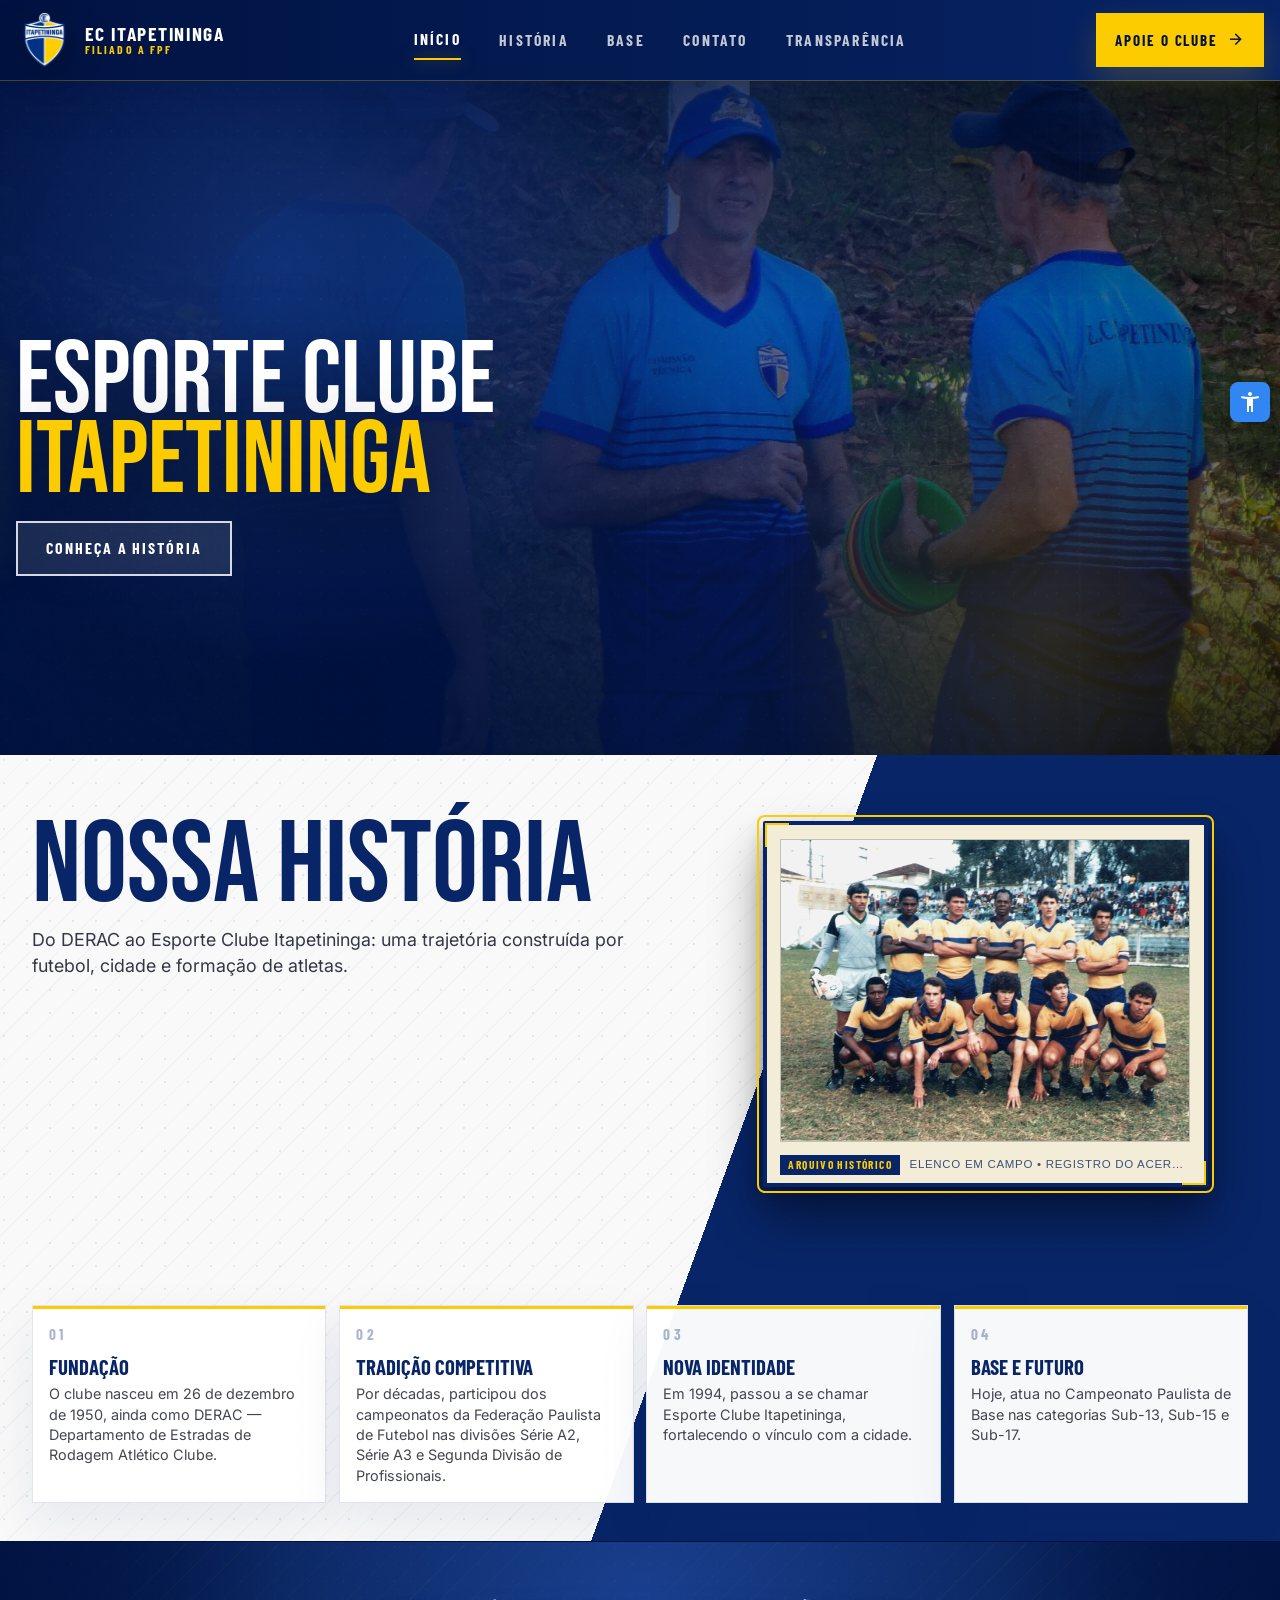
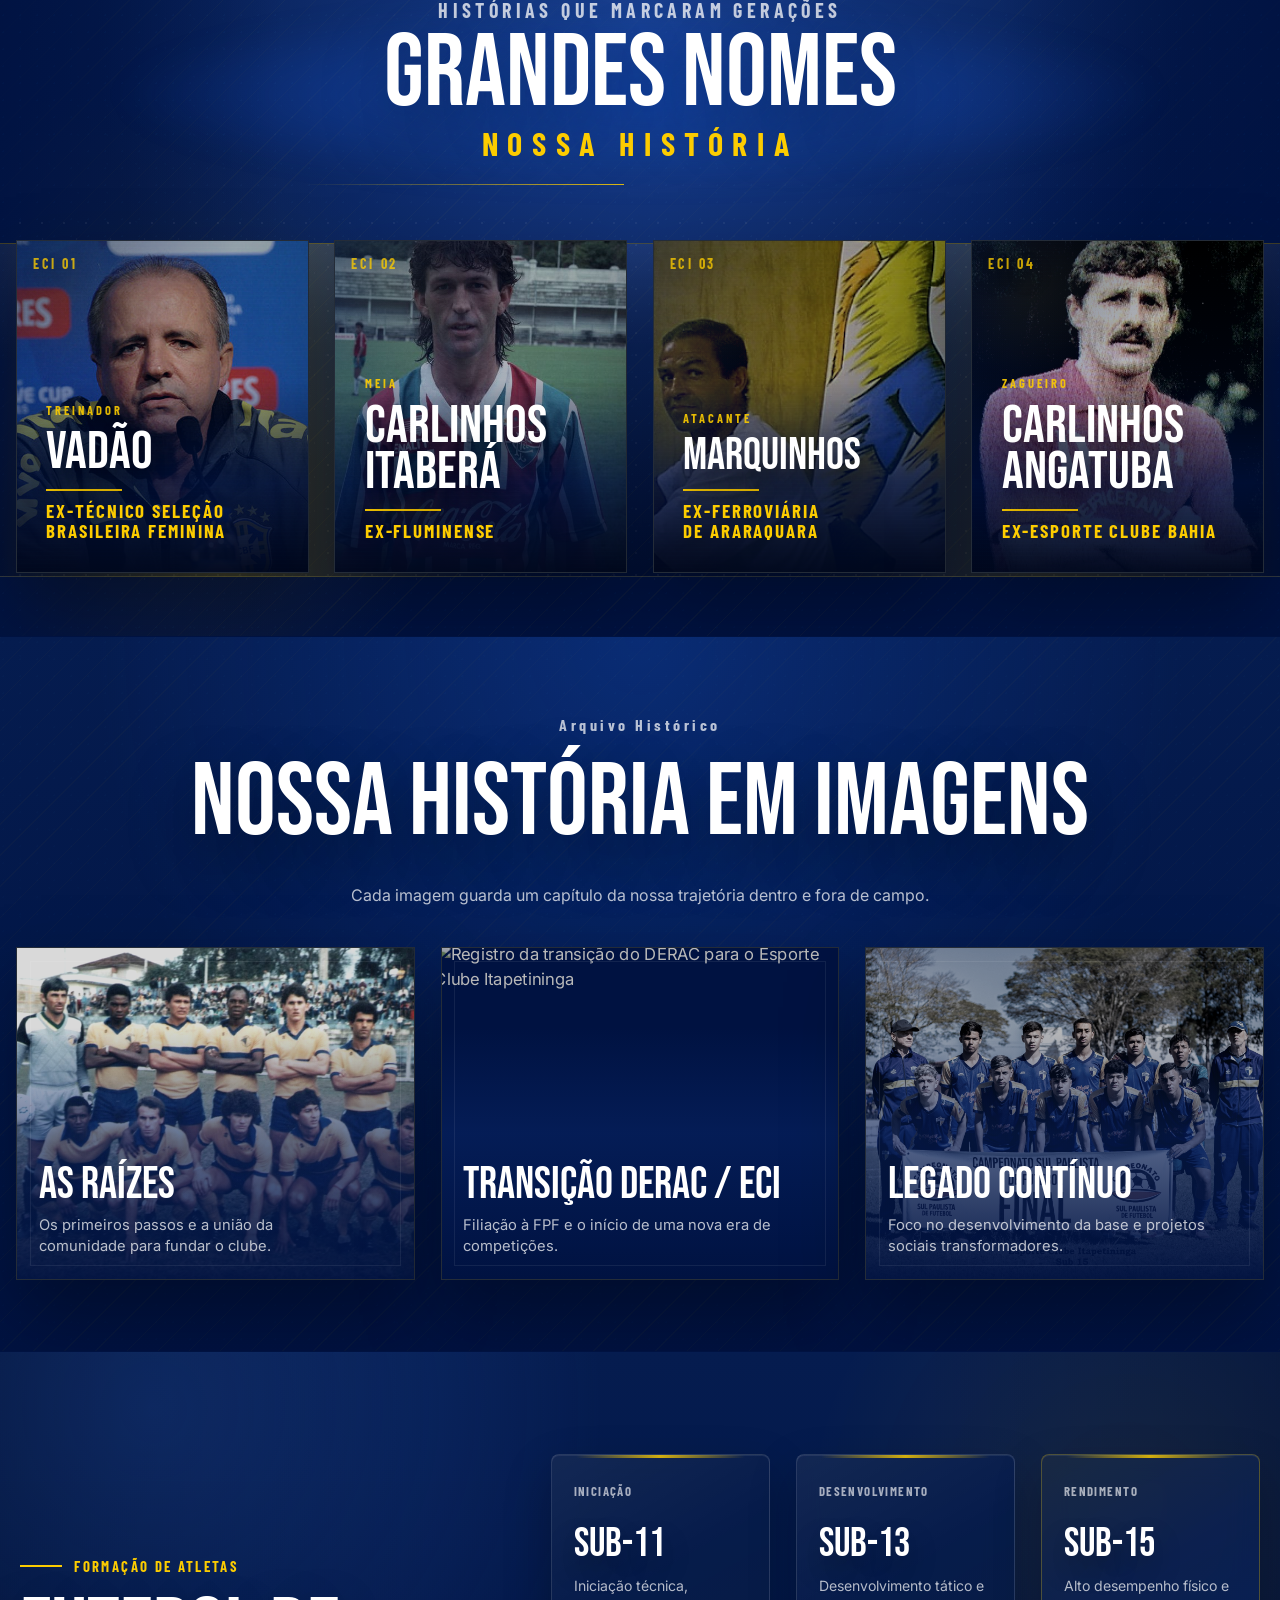
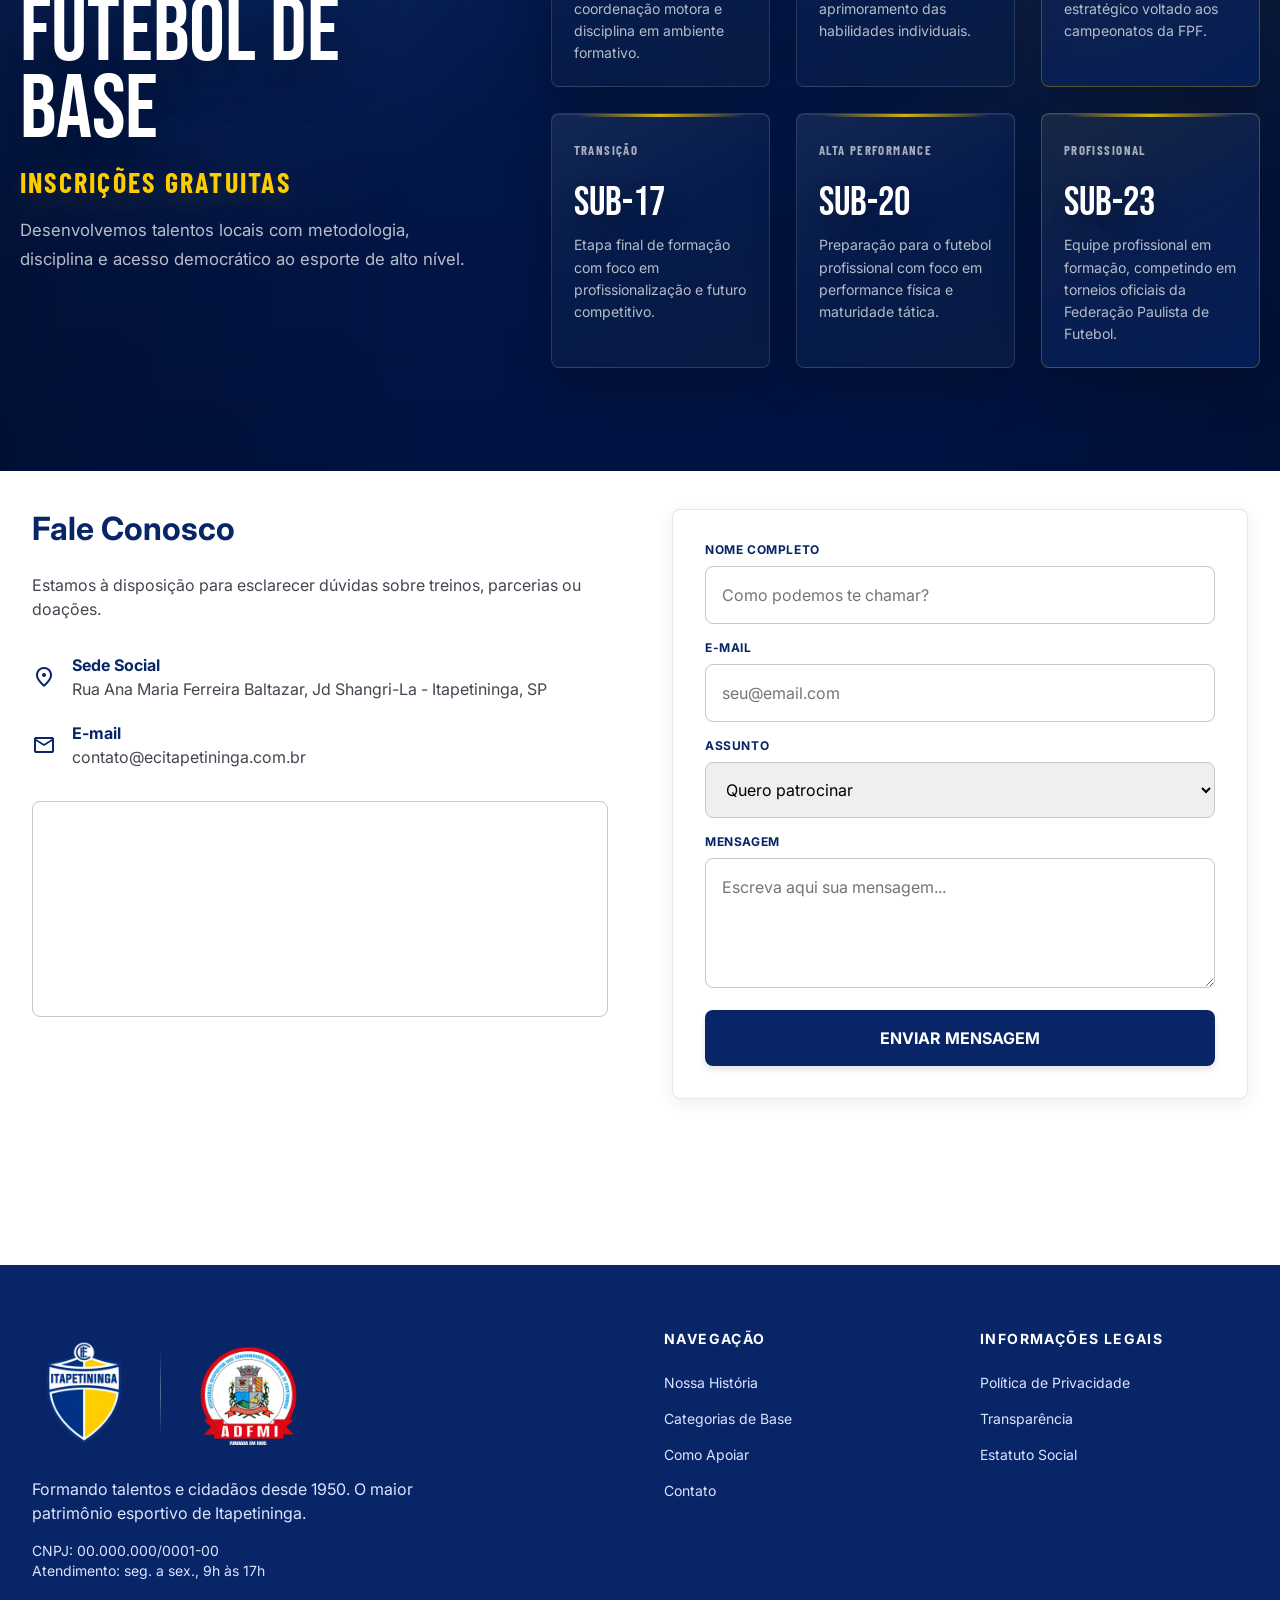
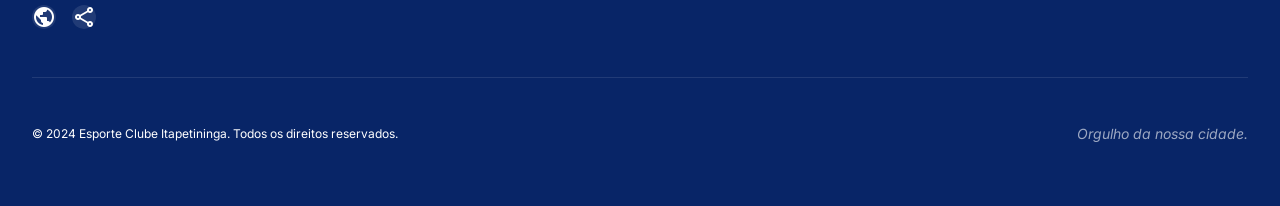
==== commit c1649fa5: "Minor changes" ====
--- a/index.html
+++ b/index.html
@@ -30,7 +30,7 @@
           />
           <span class="site-brand-text">
             <strong>EC Itapetininga</strong>
-            <small>Desde 1950</small>
+            <small>Filiado a FPF</small>
           </span>
         </a>
         <nav class="site-nav" aria-label="Navegação principal">
@@ -135,27 +135,17 @@
           />
           <div class="hero-overlay"></div>
           <div class="hero-field-grid"></div>
-        </div>
-        <div class="hero-content">
-          <h1 class="hero-title">
-            <span>Esporte Clube</span>
-            <strong>Itapetininga</strong>
+        </div>
+        <div class="hero-content">
+          <h1 class="hero-title">
+            <span>Esporte Clube</span>
+            <strong>Itapetininga</strong>
           </h1>
-          <div class="hero-fpf-badge">
-            <span class="hero-fpf-label">Filiado a FPF</span>
-            <img
-              src="img/fpf.png"
-              alt="Logo da Federação Paulista de Futebol"
-              class="hero-fpf-logo"
-              width="48"
-              height="48"
-            />
-          </div>
-          <div class="hero-actions">
-            <a class="hero-button hero-button-secondary" href="#history">
-              Conheça a História
-            </a>
-          </div>
+          <div class="hero-actions">
+            <a class="hero-button hero-button-secondary" href="#history">
+              Conheça a História
+            </a>
+          </div>
         </div>
       </section>
       <div class="gradient-flow-wrapper">
@@ -210,20 +200,19 @@
                   class="history-archive"
                   aria-label="Acervo visual do clube"
                 >
-                  <div class="history-archive-stripe" aria-hidden="true"></div>
                   <figure class="history-archive-main">
+                    <span class="history-archive-corner history-archive-corner--tl" aria-hidden="true"></span>
+                    <span class="history-archive-corner history-archive-corner--br" aria-hidden="true"></span>
                     <img
-                      alt="Equipe histórica do Esporte Clube Itapetininga"
+                      alt="Elenco histórico do Esporte Clube Itapetininga em campo, década de 1980"
                       src="img/time2.jpeg"
                     />
+                    <figcaption class="history-archive-caption">
+                      <span class="history-archive-caption-tag">Arquivo Histórico</span>
+                      <span class="history-archive-caption-detail">Elenco em campo • registro do acervo do clube</span>
+                    </figcaption>
                   </figure>
-                  <figure class="history-archive-jersey">
-                    <img
-                      alt="Registro histórico do Esporte Clube Itapetininga"
-                      src="img/time3.jpeg"
-                    />
-                  </figure>
-                </div>
+                </div>
               </div>
             </div>
           </div>
@@ -618,7 +607,7 @@
           <img
             alt="Esporte Clube Itapetininga Base"
             class="absolute inset-0 w-full h-full object-cover"
-            src="img/DSC00051-copia.jpg"
+            src="img/time5.jpeg"
           />
           <div
             class="absolute inset-0 bg-gradient-to-t from-primary-container/80 to-transparent flex items-end p-8"
--- a/styles.css
+++ b/styles.css
@@ -656,9 +656,10 @@
 .hero-actions {
   display: flex;
   flex-wrap: wrap;
+  align-items: center;
   gap: 1rem;
-  width: min(100%, 13.5rem);
-  margin-top: 1.8rem;
+  width: auto;
+  margin-top: 1.2rem;
   margin-bottom: clamp(2rem, 4vw, 3.6rem);
   animation: hero-rise 850ms 360ms ease both;
 }
@@ -667,7 +668,7 @@
   display: inline-flex;
   align-items: center;
   justify-content: center;
-  width: 100%;
+  width: min(100%, 13.5rem);
   min-height: 3.35rem;
   padding: 0.85rem 1.25rem;
   border: 1px solid transparent;
@@ -802,11 +803,11 @@
     display: grid;
     grid-template-columns: 1fr;
     width: 100%;
-    margin-top: 1.35rem;
+    margin-top: 1rem;
     margin-bottom: 2rem;
   }
 
-  .hero-fpf-badge {
+  .hero-fpf-text {
     width: 100%;
   }
 
@@ -819,7 +820,7 @@
   .hero-image,
   .hero-title,
   .hero-tagline,
-  .hero-fpf-badge,
+  .hero-fpf-text,
   .hero-actions {
     animation: none;
   }
@@ -1837,51 +1838,116 @@
 
 .history-archive {
   position: relative;
-  min-height: 34rem;
+  min-height: 38rem;
   order: 1;
-}
-
-.history-archive-stripe {
-  position: absolute;
-  top: 7%;
-  right: 7%;
-  width: 72%;
-  height: 82%;
-  background: linear-gradient(
-    90deg,
-    #fccc00 0 16%,
-    transparent 16% 23%,
-    #082567 23% 100%
-  );
-  transform: rotate(-5deg);
-  box-shadow: 0 2rem 4rem rgba(0, 18, 65, 0.32);
 }
 
 .history-archive-main,
 .history-archive-jersey {
   position: absolute;
   overflow: hidden;
-  border: 1px solid rgba(252, 204, 0, 0.34);
   background: #001241;
   box-shadow: 0 2.2rem 5rem rgba(0, 0, 0, 0.34);
 }
 
 .history-archive-main {
-  inset: 0 2rem 2rem 0;
+  overflow: visible;
+  background: #f3ecd6;
+  padding: 0.85rem 0.85rem 2.6rem;
+  border: 4px solid #082567;
+  outline: 2px solid #fccc00;
+  outline-offset: 4px;
+  box-shadow:
+    0 1.8rem 3.2rem rgba(0, 0, 0, 0.42),
+    0 0.6rem 1.2rem rgba(0, 0, 0, 0.22);
+  border-radius: 2px;
 }
 
 .history-archive-jersey {
-  right: 0;
-  bottom: 1.25rem;
-  width: min(32%, 11rem);
-  aspect-ratio: 0.78;
-  padding: 0.85rem;
-  background: linear-gradient(
-    180deg,
-    rgba(255, 255, 255, 0.96),
-    rgba(238, 238, 238, 0.92)
-  );
-  transform: rotate(3deg);
+  border: 1px solid rgba(252, 204, 0, 0.34);
+}
+
+.history-archive-main {
+  inset: 0 0 1rem 0;
+}
+
+.history-archive-main img {
+  position: relative;
+  z-index: 1;
+  display: block;
+  width: 100%;
+  height: calc(100% - 1.75rem);
+  object-fit: contain;
+  background: #f3ecd6;
+  filter: sepia(0.22) saturate(0.82) contrast(1.08) brightness(0.94);
+  border: 1px solid rgba(8, 37, 103, 0.18);
+}
+
+.history-archive-corner {
+  position: absolute;
+  width: 1.5rem;
+  height: 1.5rem;
+  border: 2px solid #fccc00;
+  z-index: 2;
+  pointer-events: none;
+}
+
+.history-archive-corner--tl {
+  top: -2px;
+  left: -2px;
+  border-right: none;
+  border-bottom: none;
+}
+
+.history-archive-corner--br {
+  bottom: -2px;
+  right: -2px;
+  border-left: none;
+  border-top: none;
+}
+
+.history-archive-caption {
+  position: absolute;
+  left: 0.85rem;
+  right: 0.85rem;
+  bottom: 0.55rem;
+  display: flex;
+  align-items: center;
+  gap: 0.6rem;
+  font-family: var(--font-condensed, "Barlow Condensed", "Oswald", sans-serif);
+  font-size: 0.72rem;
+  line-height: 1.2;
+  color: #082567;
+  text-transform: uppercase;
+  letter-spacing: 0.08em;
+}
+
+.history-archive-caption-tag {
+  flex-shrink: 0;
+  padding: 0.18rem 0.5rem;
+  background: #082567;
+  color: #fccc00;
+  font-weight: 700;
+  letter-spacing: 0.12em;
+}
+
+.history-archive-caption-detail {
+  font-weight: 500;
+  color: rgba(8, 37, 103, 0.78);
+  letter-spacing: 0.06em;
+  overflow: hidden;
+  text-overflow: ellipsis;
+  white-space: nowrap;
+}
+
+.history-archive-jersey {
+  right: -1rem;
+  bottom: 0.5rem;
+  width: min(52%, 17rem);
+  aspect-ratio: 1.3;
+  padding: 0;
+  background: #001241;
+  transform: rotate(1.5deg);
 }
 
 .history-archive img {
@@ -1895,13 +1961,18 @@
 }
 
 .history-archive-jersey img {
-  object-fit: contain;
-  filter: saturate(0.96) contrast(1.04);
-}
-
-.history-archive:hover img {
+  object-fit: cover;
+  object-position: center top;
+  filter: saturate(0.88) contrast(1.08) brightness(0.92);
+}
+
+.history-archive:hover .history-archive-main img {
+  transform: scale(1.025);
+  filter: sepia(0.12) saturate(0.95) contrast(1.1) brightness(1);
+}
+
+.history-archive:hover .history-archive-jersey img {
   transform: scale(1.035);
-  filter: saturate(1.05) contrast(1.1) brightness(1);
 }
 
 @media (max-width: 1023px) {
@@ -1926,7 +1997,7 @@
   }
 
   .history-archive {
-    min-height: 32rem;
+    min-height: 36rem;
   }
 }
 
@@ -1958,17 +2029,17 @@
   }
 
   .history-archive {
-    min-height: 29rem;
+    min-height: 32rem;
   }
 
   .history-archive-main {
-    inset: 0 2rem 2rem 0;
+    inset: 0 0 1rem 0;
   }
 
   .history-archive-jersey {
-    right: 0;
-    bottom: 1.5rem;
-    width: min(32%, 11rem);
+    right: -0.5rem;
+    bottom: 0.5rem;
+    width: min(52%, 14rem);
   }
 }
 
@@ -2903,7 +2974,7 @@
 }
 
 .history-editorial.screen-section .history-archive {
-  min-height: clamp(22rem, 42vh, 28rem);
+  min-height: clamp(26rem, 48vh, 34rem);
 }
 
 #contact.screen-section .gap-24 {
@@ -2961,12 +3032,12 @@
     grid-column: 2;
     grid-row: 1;
     align-self: start;
-    min-height: clamp(18rem, 38vh, 24rem);
+    min-height: clamp(24rem, 46vh, 32rem);
     margin-top: 0.75rem;
   }
 
   .history-editorial.screen-section .history-archive-main {
-    inset: 0 2rem 2rem 0;
+    inset: 0 0 1rem 0;
   }
 
   .history-editorial.screen-section .history-archive-jersey {
@@ -3226,35 +3297,18 @@
   background: rgba(255, 255, 255, 0.2);
 }
 
-.hero-fpf-badge {
+.hero-fpf-text {
   display: inline-flex;
   align-items: center;
-  justify-content: space-between;
-  gap: 0.75rem;
-  width: min(100%, 13.5rem);
-  box-sizing: border-box;
-  margin-top: 0;
-  padding: 0.6rem 1.1rem 0.6rem 0.9rem;
-  background: rgba(255, 255, 255, 0.93);
-  border-radius: 0.5rem;
-  box-shadow: 0 4px 16px rgba(0, 0, 0, 0.22);
+  min-height: 3.35rem;
+  color: #fccc00;
+  font-family: "Barlow Condensed", Inter, sans-serif;
+  font-size: 1.08rem;
+  font-weight: 700;
+  letter-spacing: 0.12em;
+  text-transform: uppercase;
+  text-shadow: 0 0.7rem 1.6rem rgba(0, 0, 0, 0.4);
   animation: hero-rise 850ms 480ms ease both;
-}
-
-.hero-fpf-label {
-  color: #001241;
-  font-family: "Barlow Condensed", Inter, sans-serif;
-  font-size: 1.05rem;
-  font-weight: 700;
-  letter-spacing: 0.06em;
-  text-transform: uppercase;
-}
-
-.hero-fpf-logo {
-  width: 3rem;
-  height: 3rem;
-  object-fit: contain;
-  flex-shrink: 0;
 }
 
 /* Correcao #3 - Controles flutuantes de acessibilidade */
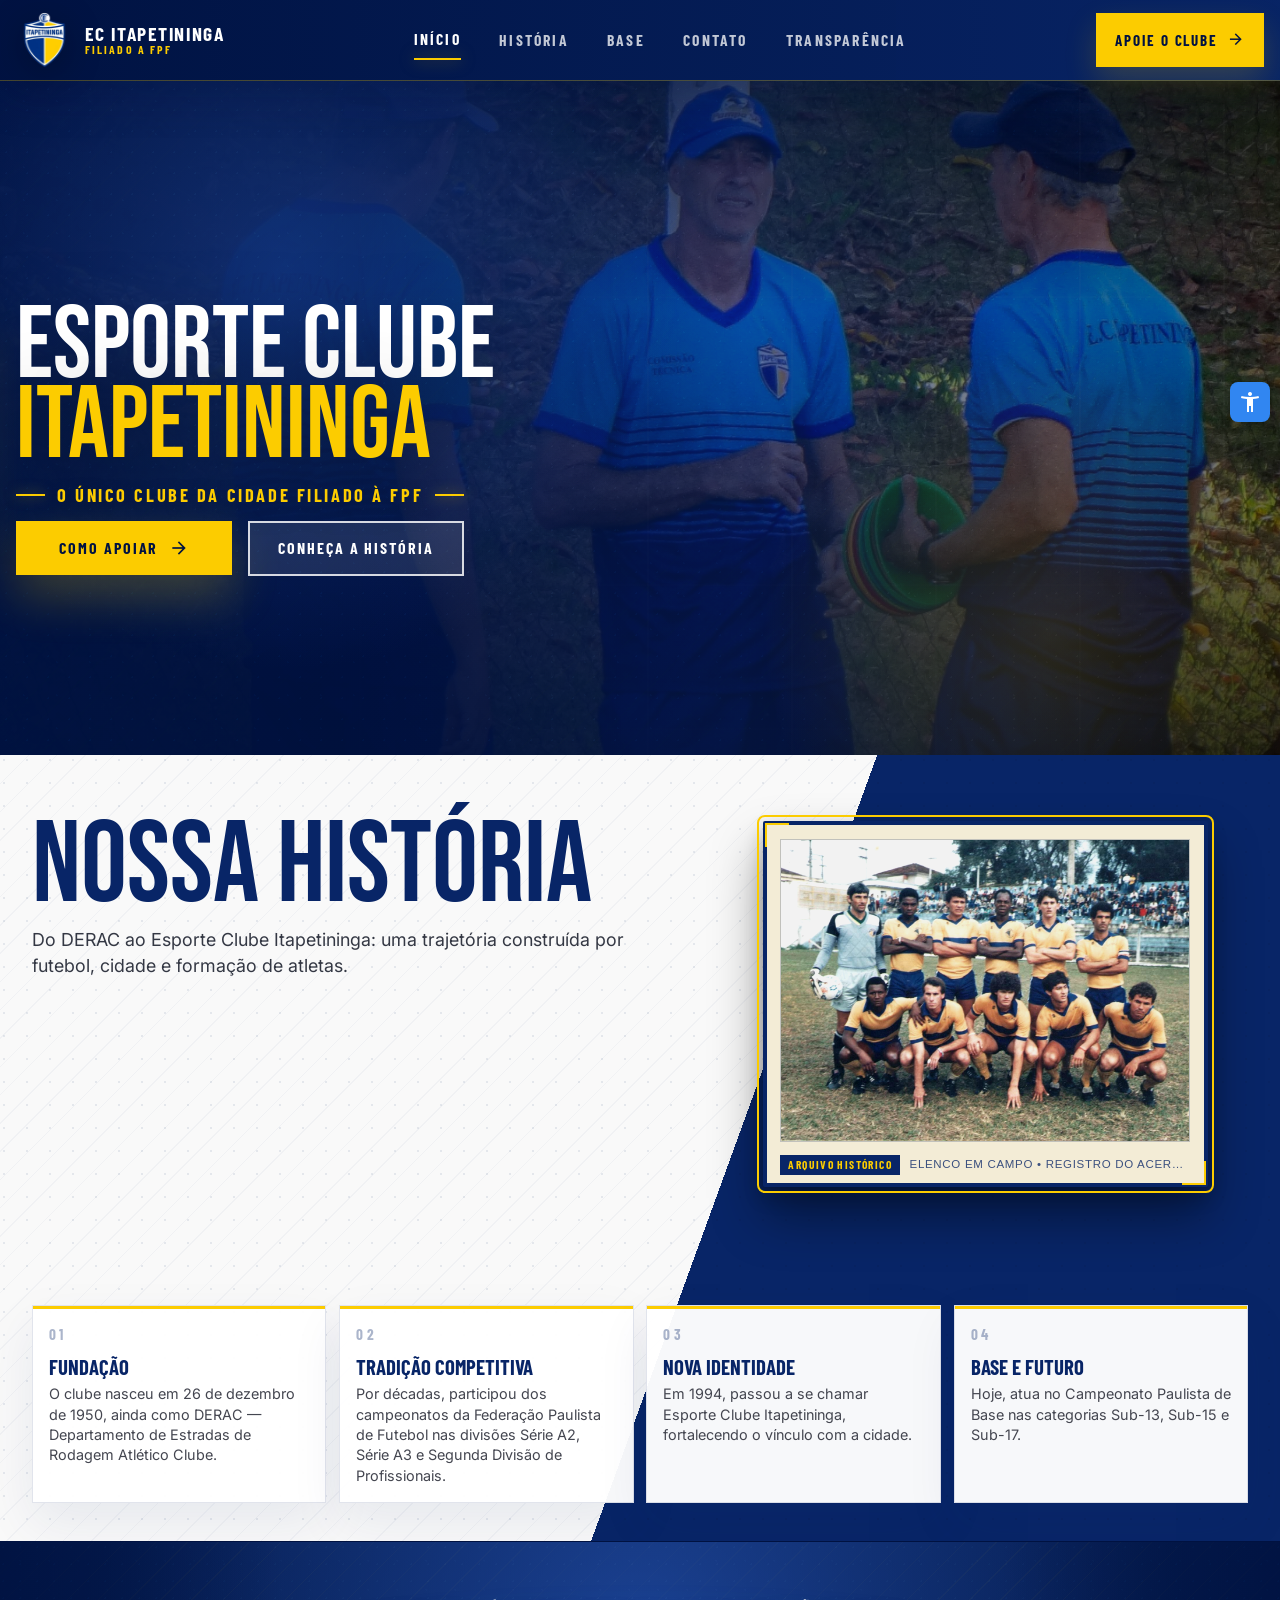
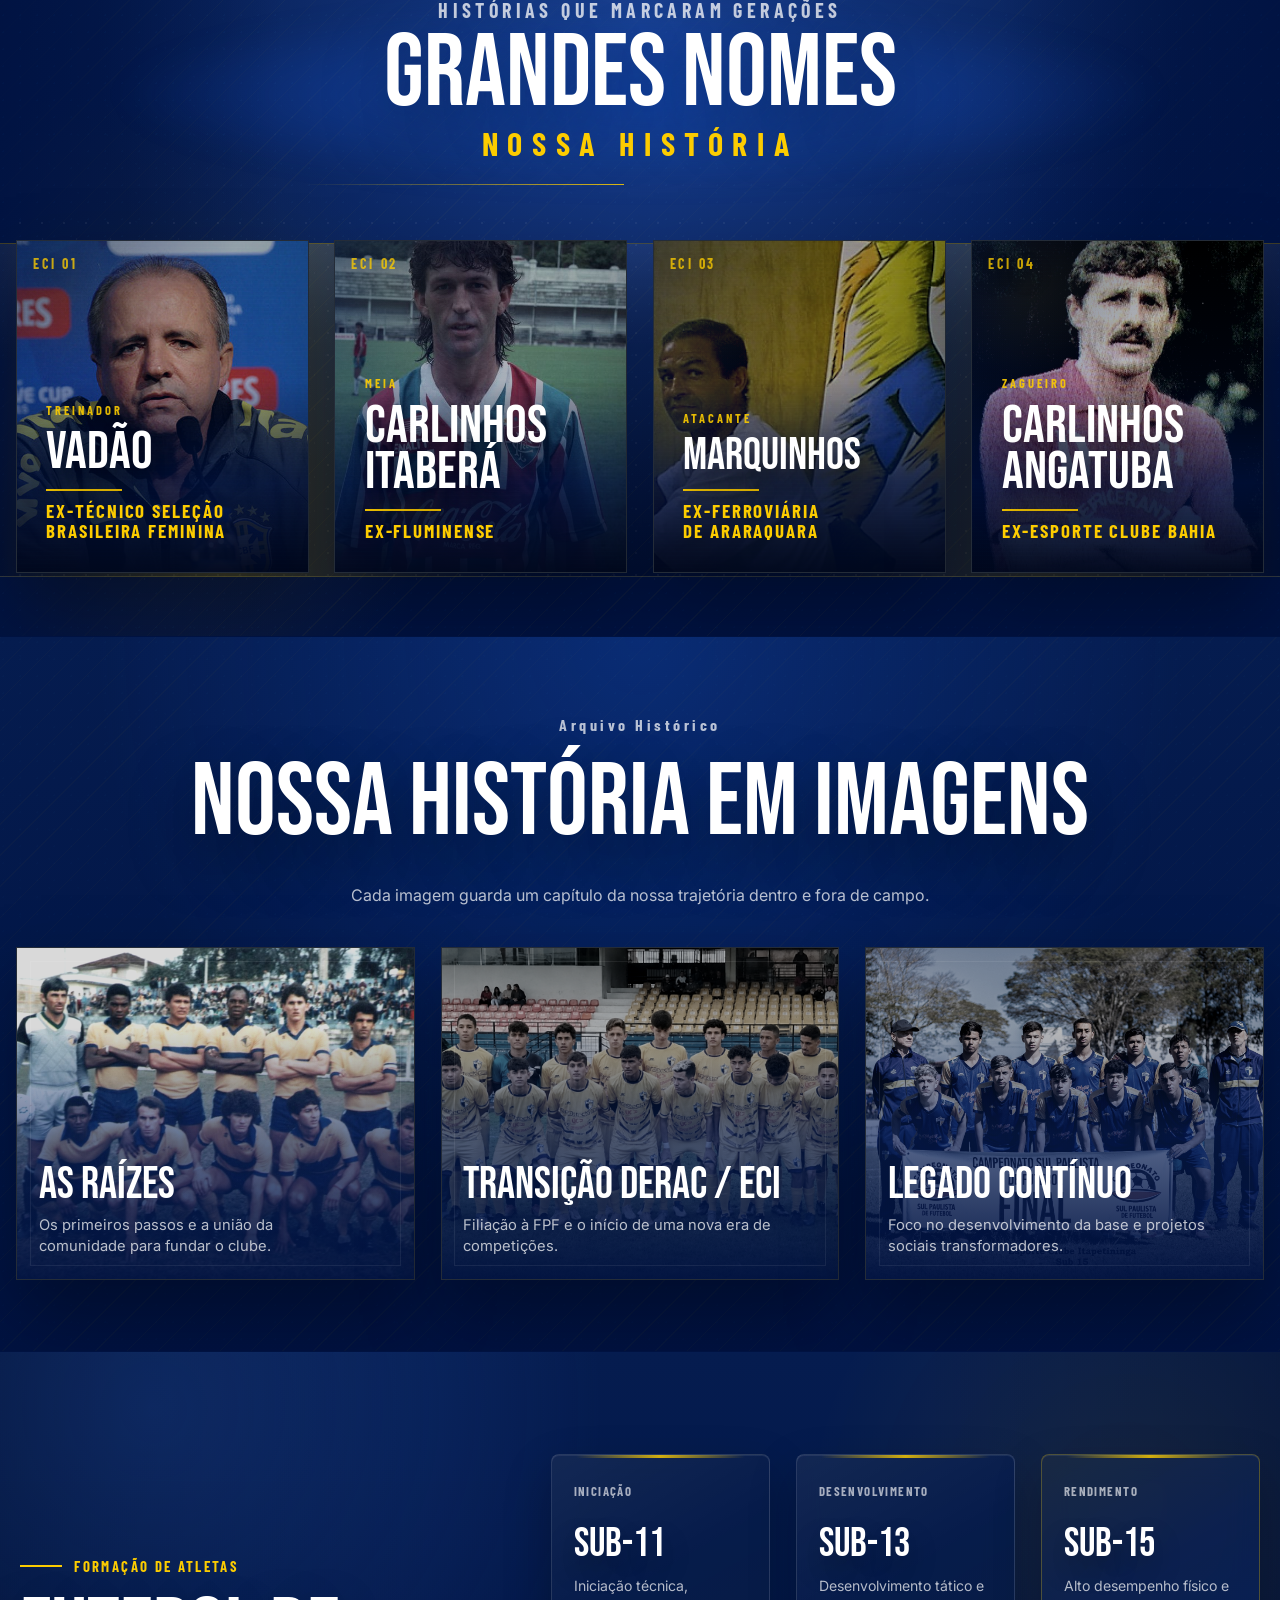
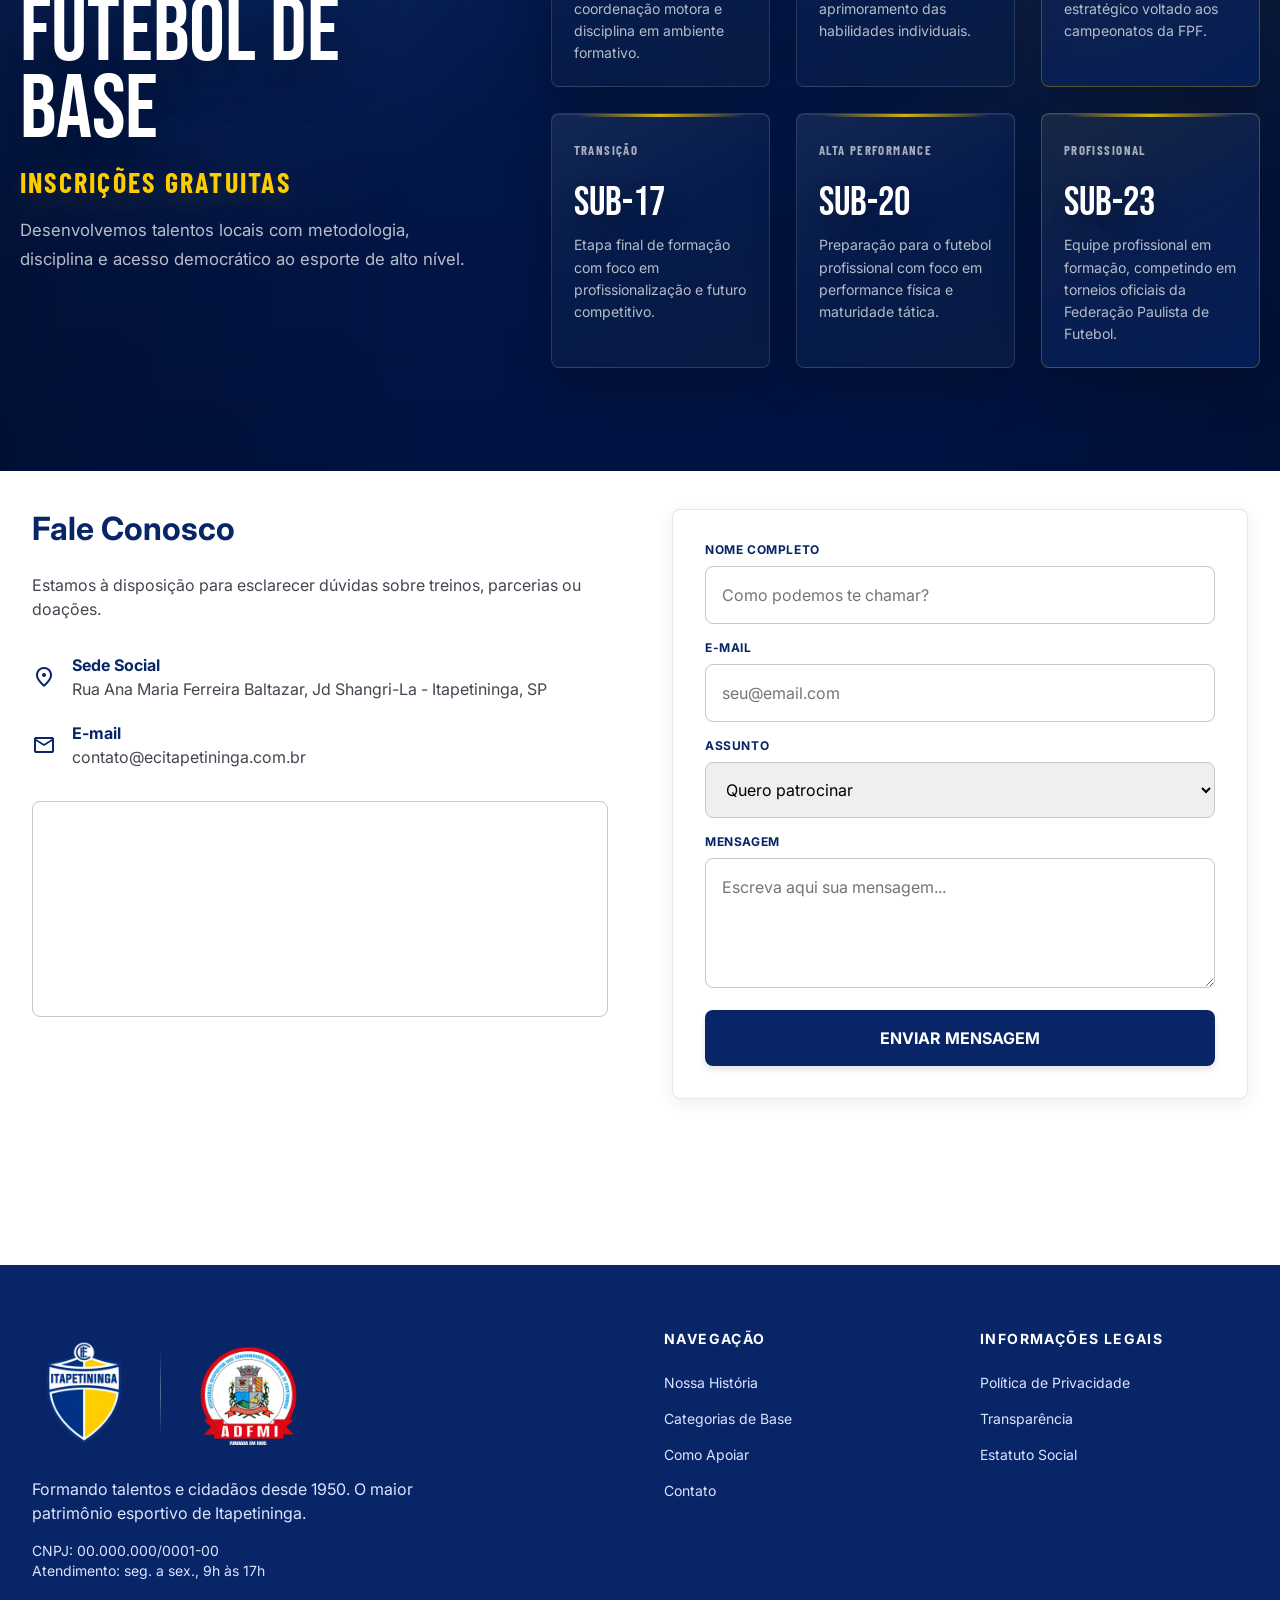
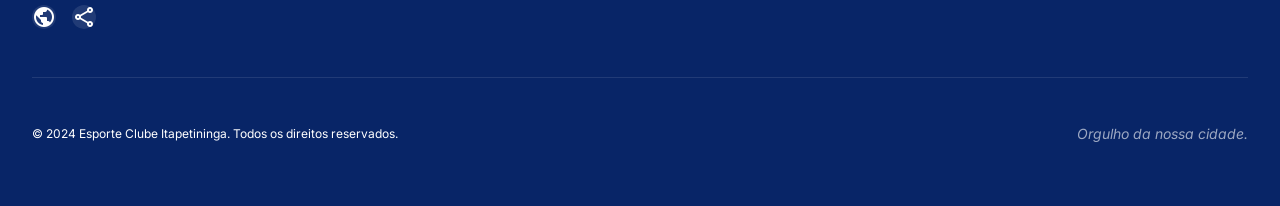
==== commit 04897504: "Minor changes" ====
--- a/index.html
+++ b/index.html
@@ -141,7 +141,23 @@
             <span>Esporte Clube</span>
             <strong>Itapetininga</strong>
           </h1>
+          <p class="hero-fpf-text">
+            <span class="hero-fpf-mark" aria-hidden="true"></span>
+            <span>O único clube da cidade filiado à FPF</span>
+            <span class="hero-fpf-mark" aria-hidden="true"></span>
+          </p>
           <div class="hero-actions">
+            <a
+              class="hero-button hero-button-primary"
+              href="#apoie-modal"
+              data-modal-open
+              aria-label="Como apoiar o clube — abre janela com formas de apoio"
+            >
+              Como Apoiar
+              <span class="material-symbols-outlined" aria-hidden="true"
+                >arrow_forward</span
+              >
+            </a>
             <a class="hero-button hero-button-secondary" href="#history">
               Conheça a História
             </a>
@@ -200,19 +216,29 @@
                   class="history-archive"
                   aria-label="Acervo visual do clube"
                 >
-                  <figure class="history-archive-main">
-                    <span class="history-archive-corner history-archive-corner--tl" aria-hidden="true"></span>
-                    <span class="history-archive-corner history-archive-corner--br" aria-hidden="true"></span>
-                    <img
-                      alt="Elenco histórico do Esporte Clube Itapetininga em campo, década de 1980"
-                      src="img/time2.jpeg"
-                    />
-                    <figcaption class="history-archive-caption">
-                      <span class="history-archive-caption-tag">Arquivo Histórico</span>
-                      <span class="history-archive-caption-detail">Elenco em campo • registro do acervo do clube</span>
-                    </figcaption>
-                  </figure>
-                </div>
+                  <figure class="history-archive-main">
+                    <span
+                      class="history-archive-corner history-archive-corner--tl"
+                      aria-hidden="true"
+                    ></span>
+                    <span
+                      class="history-archive-corner history-archive-corner--br"
+                      aria-hidden="true"
+                    ></span>
+                    <img
+                      alt="Elenco histórico do Esporte Clube Itapetininga em campo, década de 1980"
+                      src="img/time2.jpeg"
+                    />
+                    <figcaption class="history-archive-caption">
+                      <span class="history-archive-caption-tag"
+                        >Arquivo Histórico</span
+                      >
+                      <span class="history-archive-caption-detail"
+                        >Elenco em campo • registro do acervo do clube</span
+                      >
+                    </figcaption>
+                  </figure>
+                </div>
               </div>
             </div>
           </div>
@@ -335,7 +361,7 @@
                   <div class="archive-card-media">
                     <img
                       alt="Registro da transição do DERAC para o Esporte Clube Itapetininga"
-                      src="img/time3.jpeg"
+                      src="img/time3.png"
                     />
                   </div>
                   <div class="archive-card-copy">
--- a/styles.css
+++ b/styles.css
@@ -3298,17 +3298,37 @@
 }
 
 .hero-fpf-text {
-  display: inline-flex;
+  display: flex;
   align-items: center;
-  min-height: 3.35rem;
+  gap: 0.75rem;
+  width: min(100%, 28rem);
+  margin: 1.1rem 0 0;
   color: #fccc00;
   font-family: "Barlow Condensed", Inter, sans-serif;
-  font-size: 1.08rem;
+  font-size: clamp(0.95rem, 1.6vw, 1.15rem);
   font-weight: 700;
-  letter-spacing: 0.12em;
+  line-height: 1.2;
+  letter-spacing: 0.14em;
   text-transform: uppercase;
   text-shadow: 0 0.7rem 1.6rem rgba(0, 0, 0, 0.4);
-  animation: hero-rise 850ms 480ms ease both;
+  animation: hero-rise 850ms 300ms ease both;
+}
+
+.hero-fpf-mark {
+  flex: 1 1 1.75rem;
+  min-width: 1.75rem;
+  height: 2px;
+  background: #fccc00;
+  box-shadow: 0 0 0.8rem rgba(252, 204, 0, 0.55);
+}
+
+.hero-fpf-arrow {
+  margin-left: auto;
+  font-size: 1.25rem;
+}
+
+.hero-actions {
+  margin-top: 0.9rem;
 }
 
 /* Correcao #3 - Controles flutuantes de acessibilidade */
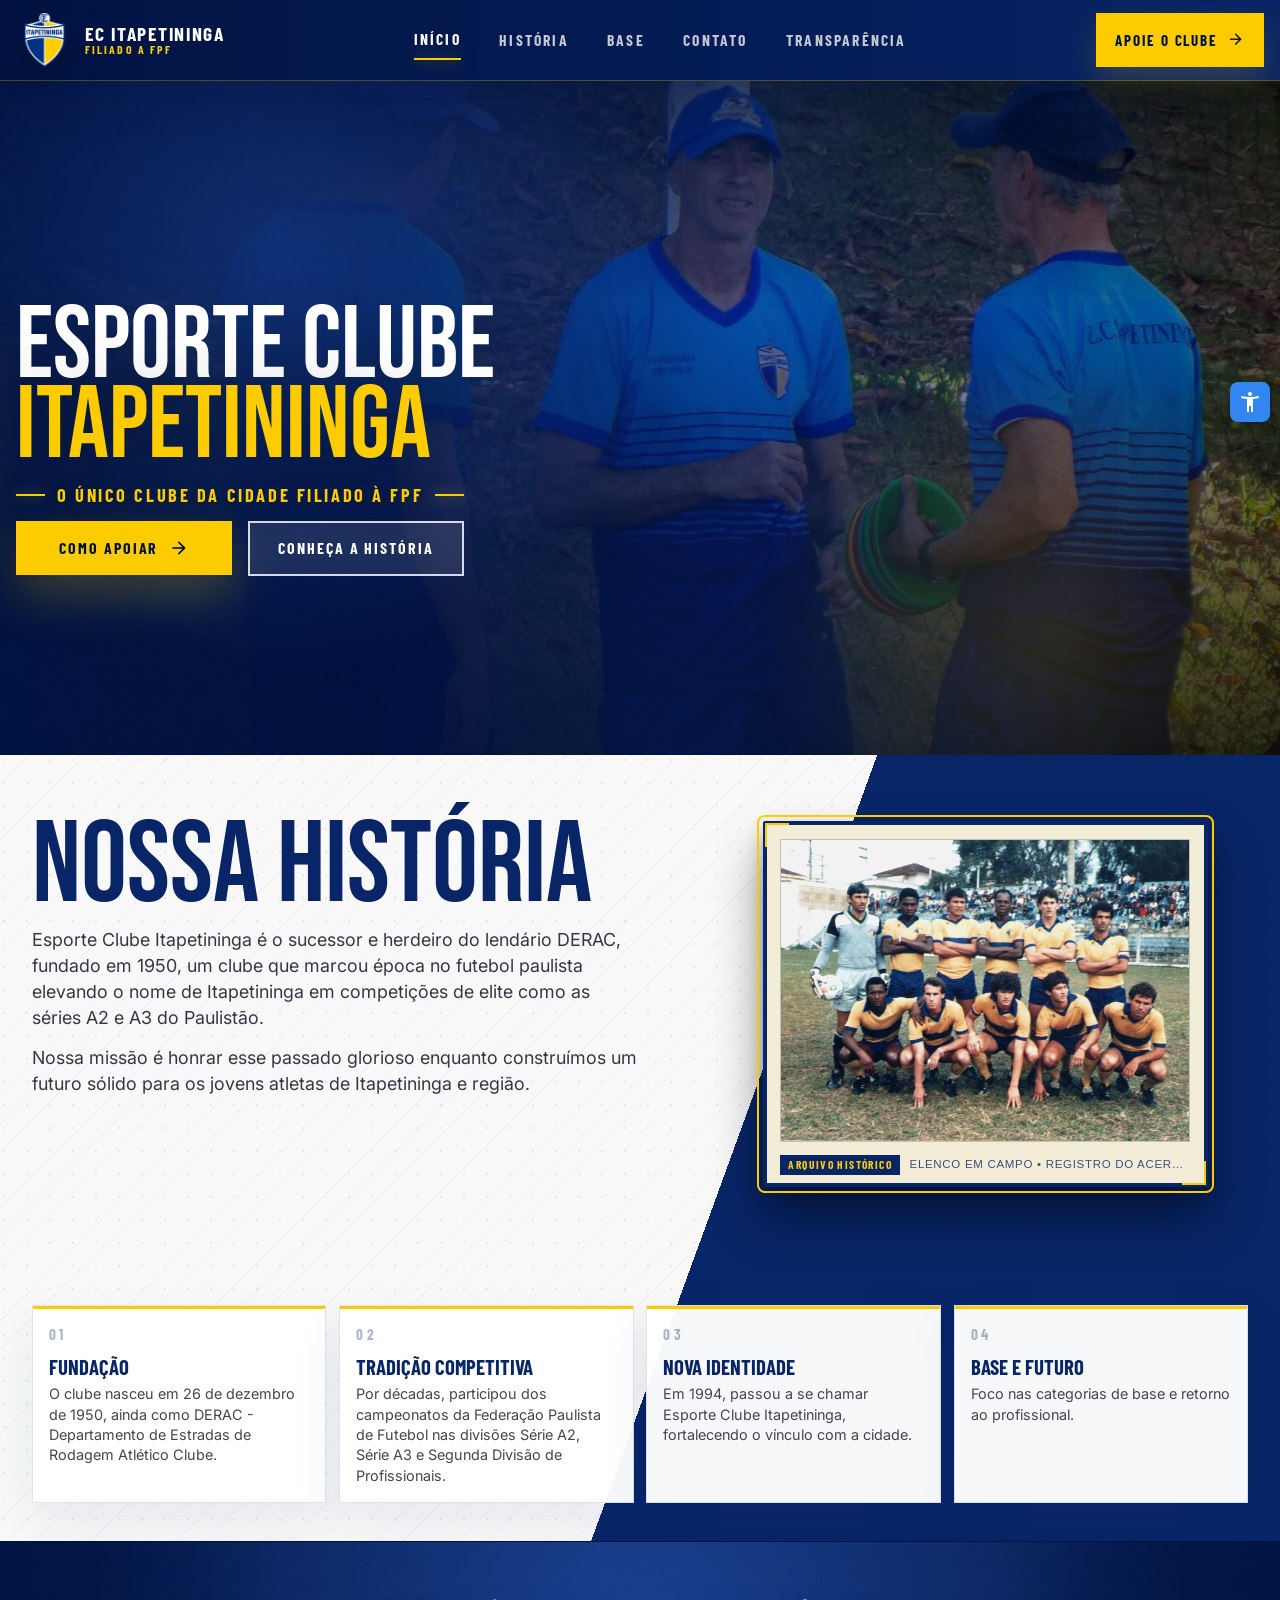
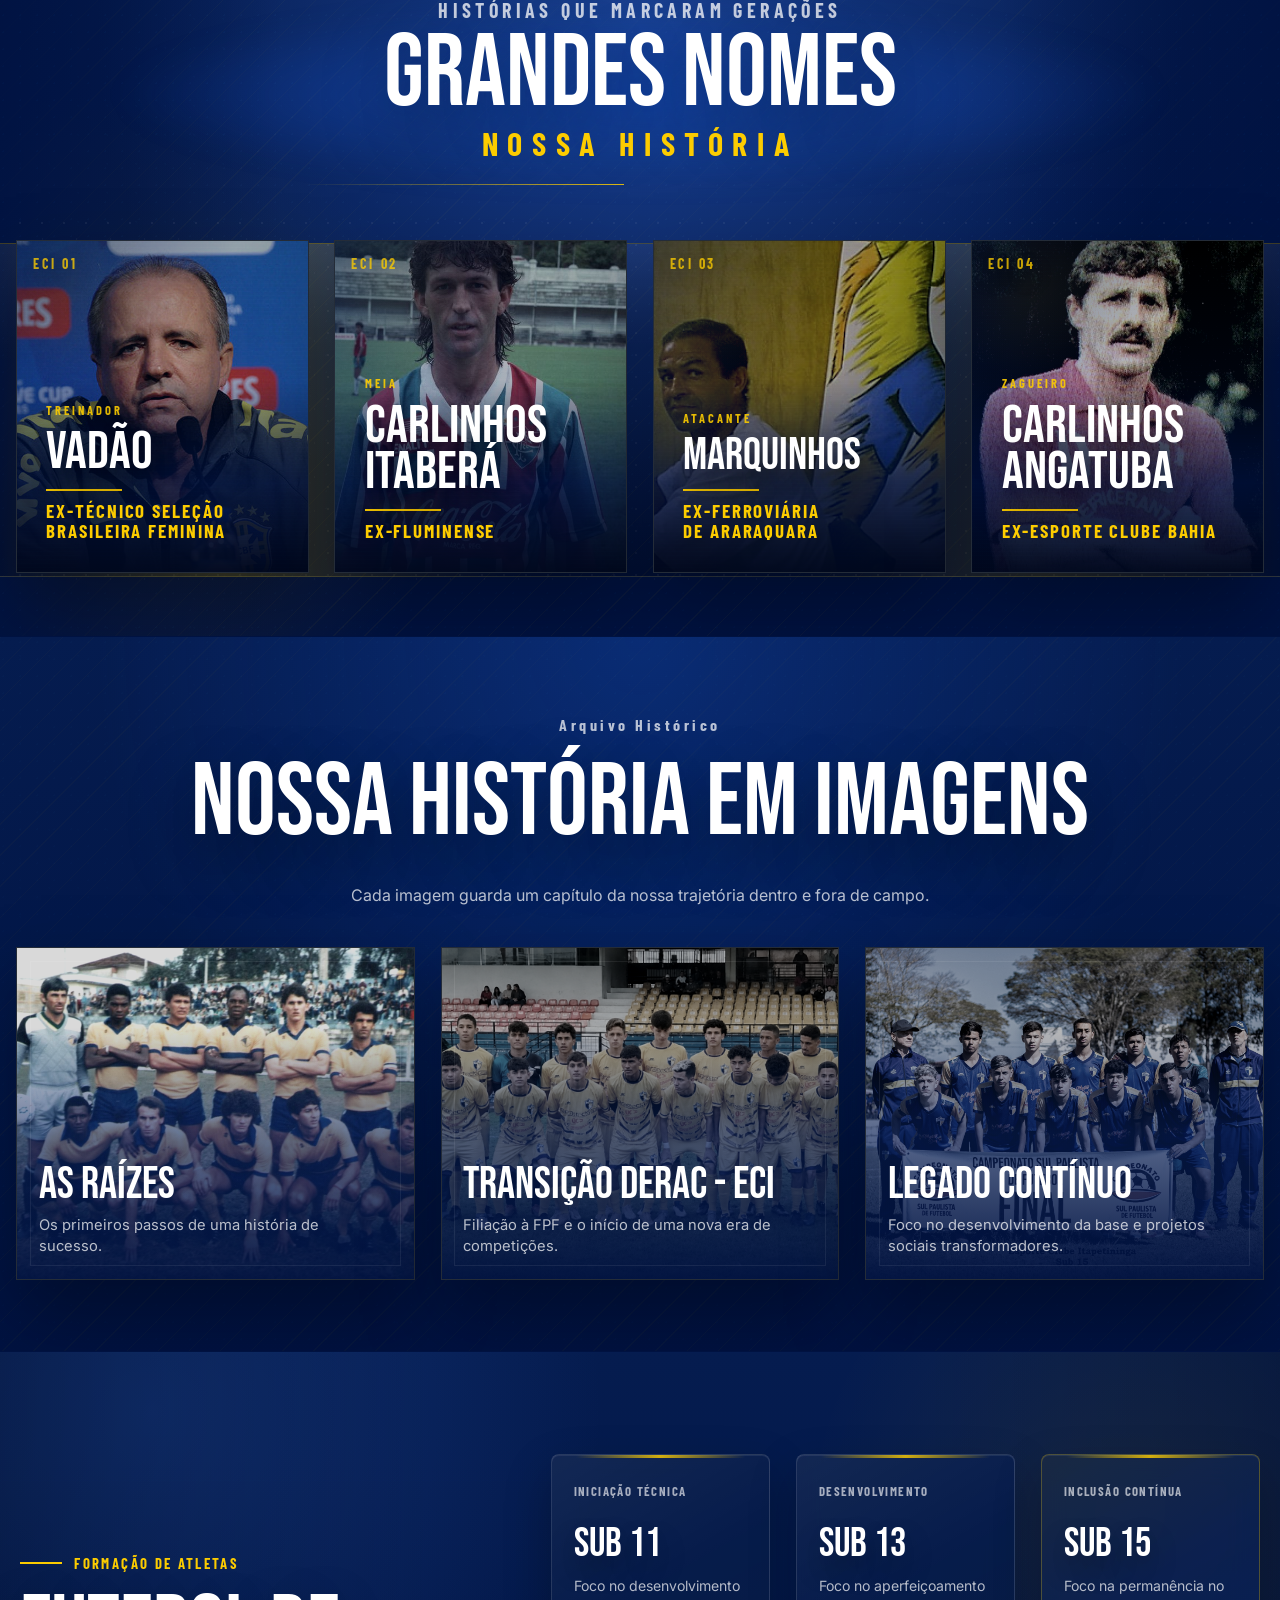
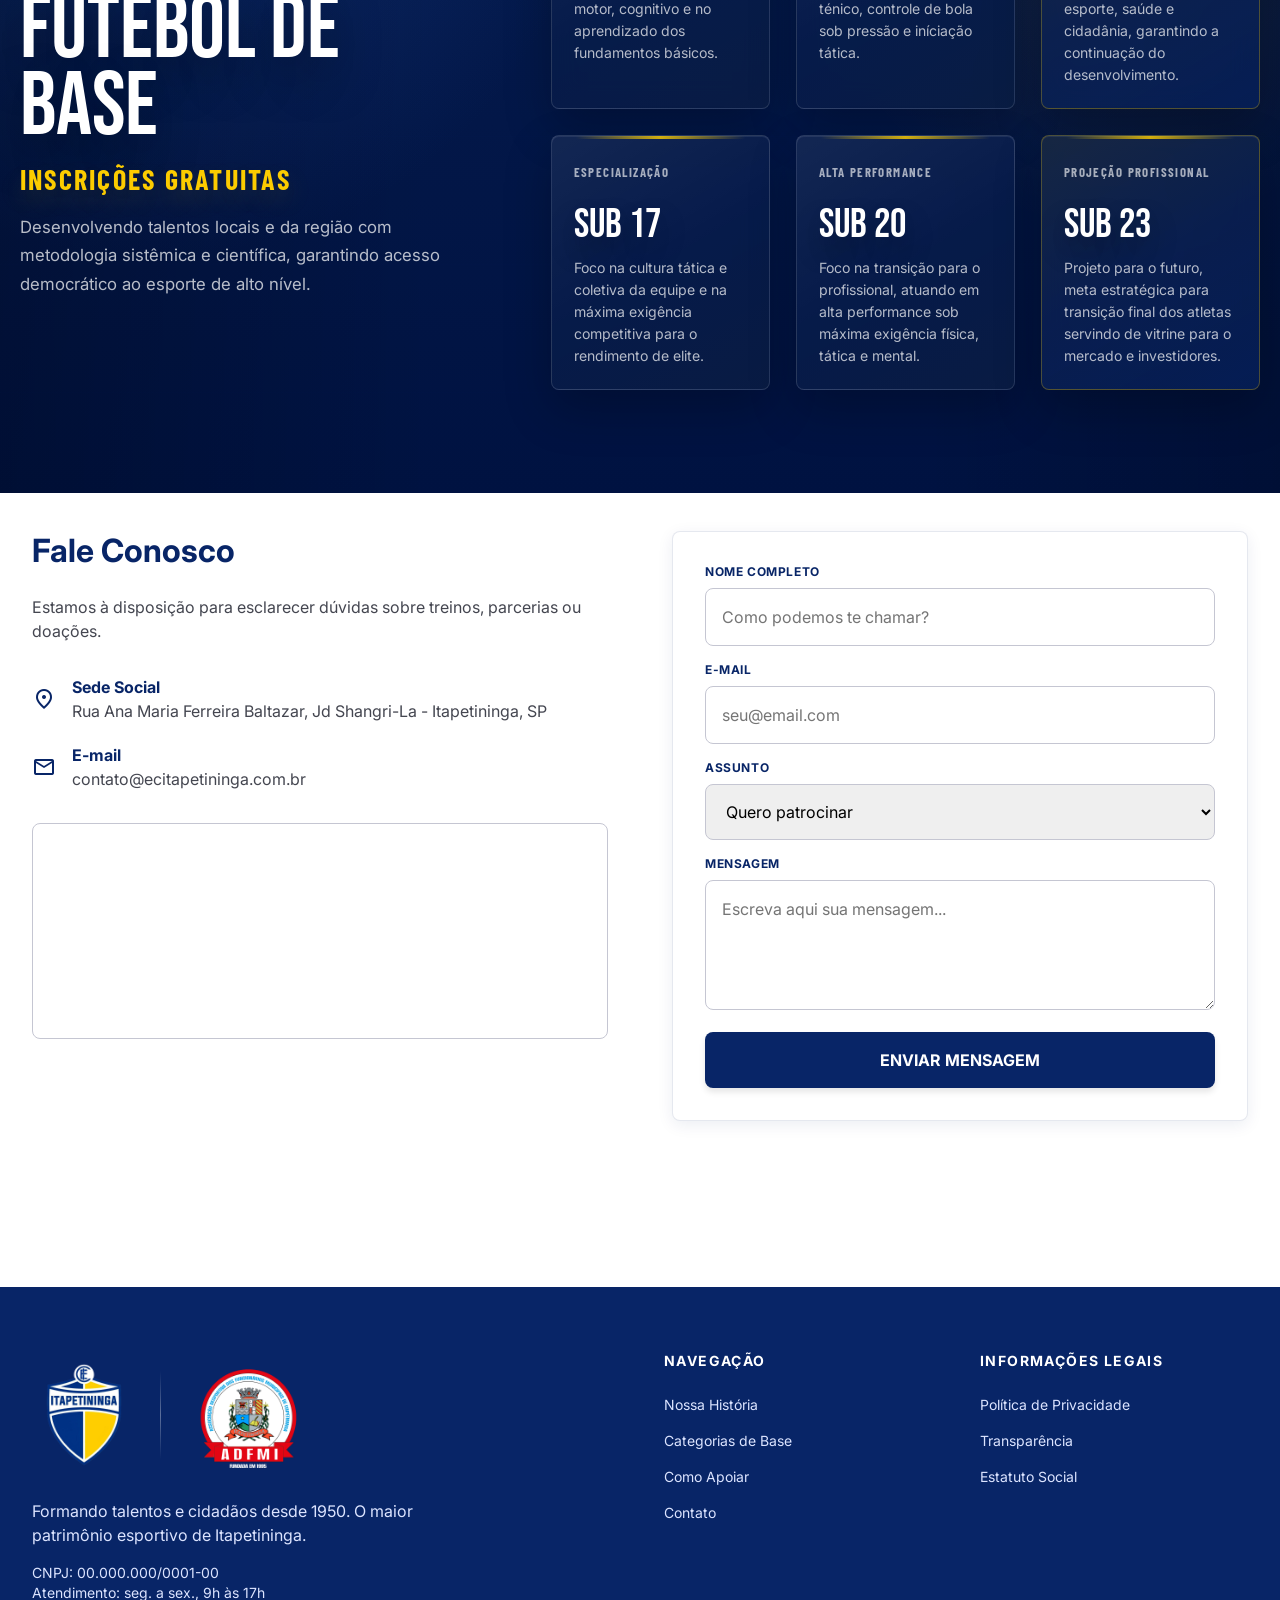
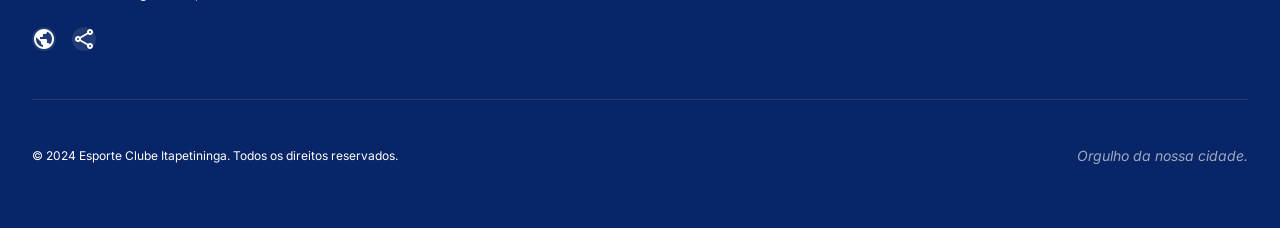
==== commit 278e91e8: "Primeira mudança para os textos finais." ====
--- a/index.html
+++ b/index.html
@@ -172,8 +172,16 @@
                 <p class="history-story-label">Desde 1950</p>
                 <h2>Nossa História</h2>
                 <p class="history-story-subtitle">
-                  Do DERAC ao Esporte Clube Itapetininga: uma trajetória
-                  construída por futebol, cidade e formação de atletas.
+                  Esporte Clube Itapetininga é o sucessor e herdeiro
+                  do lendário DERAC, fundado em 1950, um clube que
+                  marcou época no futebol paulista elevando o nome de
+                  Itapetininga em competições de elite como as séries A2
+                  e A3 do Paulistão.
+                </p>
+                <p class="history-story-subtitle">
+                  Nossa missão é honrar esse passado glorioso enquanto
+                  construímos um futuro sólido para os jovens atletas de
+                  Itapetininga e região.
                 </p>
               </div>
               <div class="history-story-grid">
@@ -183,7 +191,7 @@
                     <h3>Fundação</h3>
                     <p>
                       O clube nasceu em 26 de dezembro de 1950, ainda como DERAC
-                      — Departamento de Estradas de Rodagem Atlético Clube.
+                      - Departamento de Estradas de Rodagem Atlético Clube.
                     </p>
                   </article>
                   <article class="history-milestone">
@@ -207,8 +215,7 @@
                     <span>04</span>
                     <h3>Base e Futuro</h3>
                     <p>
-                      Hoje, atua no Campeonato Paulista de Base nas categorias
-                      Sub-13, Sub-15 e Sub-17.
+                      Foco nas categorias de base e retorno ao profissional.
                     </p>
                   </article>
                 </div>
@@ -352,8 +359,7 @@
                   <div class="archive-card-copy">
                     <h3>As Raízes</h3>
                     <p>
-                      Os primeiros passos e a união da comunidade para fundar o
-                      clube.
+                      Os primeiros passos de uma história de sucesso.
                     </p>
                   </div>
                 </article>
@@ -365,7 +371,7 @@
                     />
                   </div>
                   <div class="archive-card-copy">
-                    <h3>Transição DERAC / ECI</h3>
+                    <h3>Transição DERAC - ECI</h3>
                     <p>
                       Filiação à FPF e o início de uma nova era de competições.
                     </p>
@@ -397,8 +403,9 @@
               <h2>Futebol de Base</h2>
               <strong>Inscrições Gratuitas</strong>
               <p>
-                Desenvolvemos talentos locais com metodologia, disciplina e
-                acesso democrático ao esporte de alto nível.
+                Desenvolvendo talentos locais e da região com
+                metodologia sistêmica e científica, garantindo acesso
+                democrático ao esporte de alto nível.
               </p>
             </div>
             <div
@@ -407,62 +414,65 @@
             >
               <article class="academy-card">
                 <div class="academy-card-top">
-                  <small>Iniciação</small>
-                </div>
-                <h3>Sub-11</h3>
+                  <small>Iniciação Técnica</small>
+                </div>
+                <h3>Sub 11</h3>
                 <p>
-                  Iniciação técnica, coordenação motora e disciplina em ambiente
-                  formativo.
+                  Foco no desenvolvimento motor, cognitivo e no 
+                  aprendizado dos fundamentos básicos.
                 </p>
               </article>
               <article class="academy-card">
                 <div class="academy-card-top">
                   <small>Desenvolvimento</small>
                 </div>
-                <h3>Sub-13</h3>
+                <h3>Sub 13</h3>
                 <p>
-                  Desenvolvimento tático e aprimoramento das habilidades
-                  individuais.
+                  Foco no aperfeiçoamento ténico, controle de bola
+                  sob pressão e iníciação tática.
                 </p>
               </article>
               <article class="academy-card academy-card-feature">
                 <div class="academy-card-top">
-                  <small>Rendimento</small>
-                </div>
-                <h3>Sub-15</h3>
+                  <small>Inclusão Contínua</small>
+                </div>
+                <h3>Sub 15</h3>
                 <p>
-                  Alto desempenho físico e estratégico voltado aos campeonatos
-                  da FPF.
+                  Foco na permanência no esporte, saúde e cidadânia,
+                  garantindo a continuação do desenvolvimento.
                 </p>
               </article>
               <article class="academy-card">
                 <div class="academy-card-top">
-                  <small>Transição</small>
-                </div>
-                <h3>Sub-17</h3>
+                  <small>Especialização</small>
+                </div>
+                <h3>Sub 17</h3>
                 <p>
-                  Etapa final de formação com foco em profissionalização e
-                  futuro competitivo.
+                  Foco na cultura tática e coletiva da equipe
+                  e na máxima exigência competitiva para o 
+                  rendimento de elite.
                 </p>
               </article>
               <article class="academy-card">
                 <div class="academy-card-top">
                   <small>Alta Performance</small>
                 </div>
-                <h3>Sub-20</h3>
+                <h3>Sub 20</h3>
                 <p>
-                  Preparação para o futebol profissional com foco em performance
-                  física e maturidade tática.
+                  Foco na transição para o profissional, atuando
+                  em alta performance sob máxima exigência física,
+                  tática e mental.
                 </p>
               </article>
               <article class="academy-card academy-card-feature">
                 <div class="academy-card-top">
-                  <small>Profissional</small>
-                </div>
-                <h3>Sub-23</h3>
+                  <small>Projeção Profissional</small>
+                </div>
+                <h3>Sub 23</h3>
                 <p>
-                  Equipe profissional em formação, competindo em torneios
-                  oficiais da Federação Paulista de Futebol.
+                  Projeto para o futuro, meta estratégica para transição
+                  final dos atletas servindo de vitrine para o mercado e
+                  investidores.
                 </p>
               </article>
             </div>
@@ -639,7 +649,7 @@
             class="absolute inset-0 bg-gradient-to-t from-primary-container/80 to-transparent flex items-end p-8"
           >
             <p class="text-white font-bold italic">
-              Cada contribuição mantém um jovem em campo.
+              Seu apoio fomenta a inclusão e o desenvolvimento de talentos locais e regionais.
             </p>
           </div>
         </div>
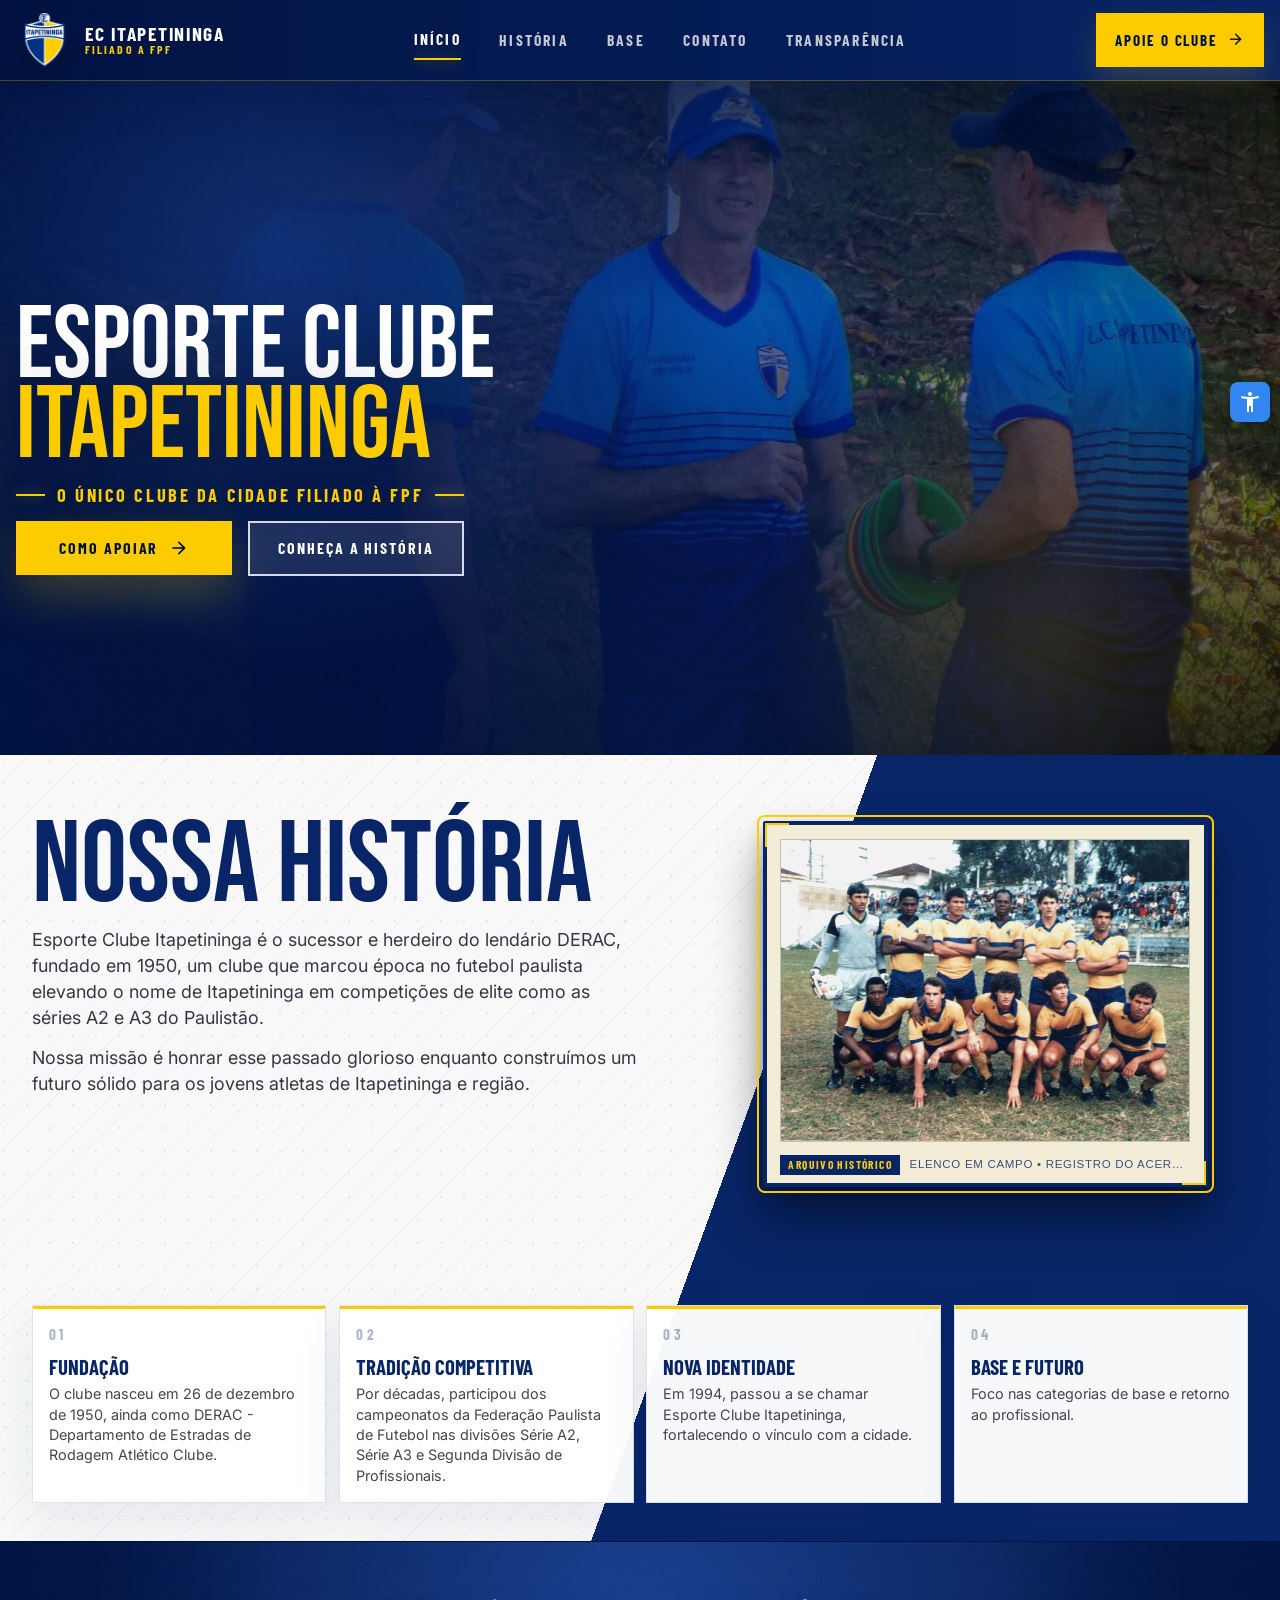
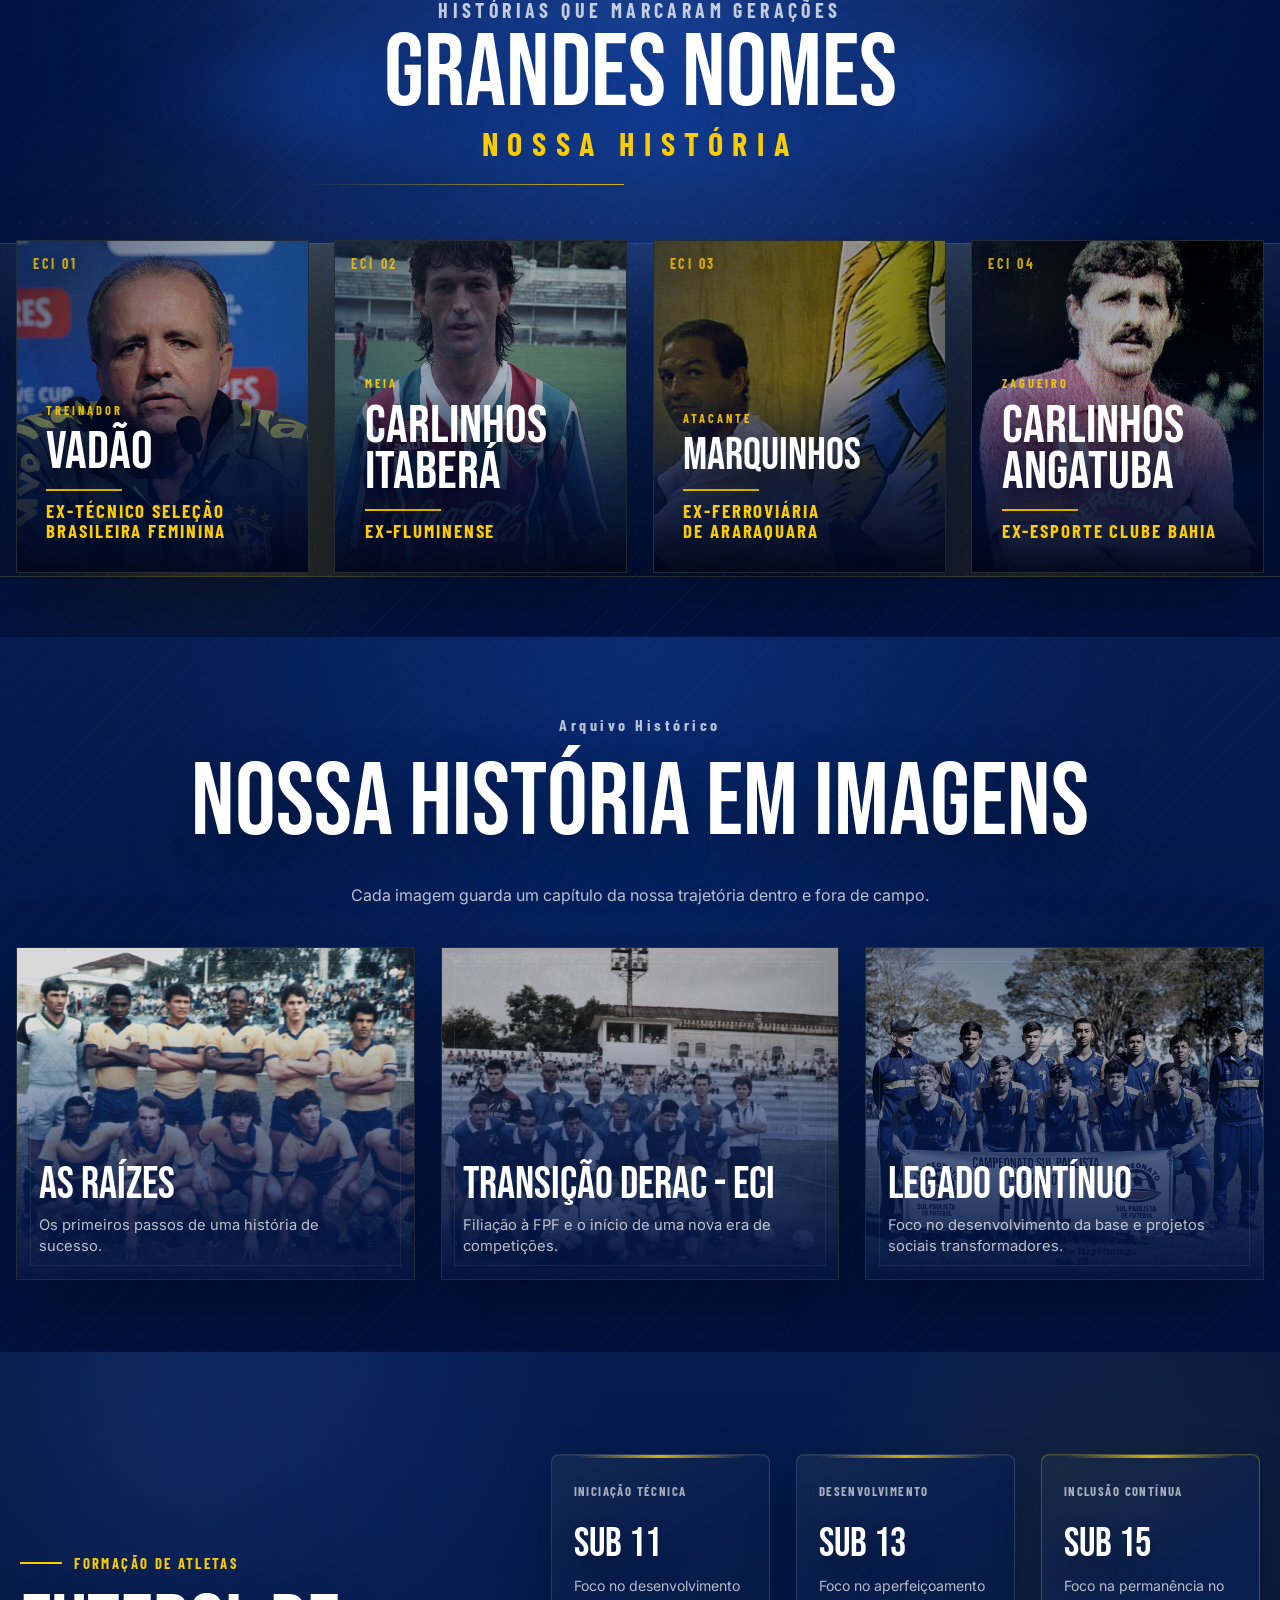
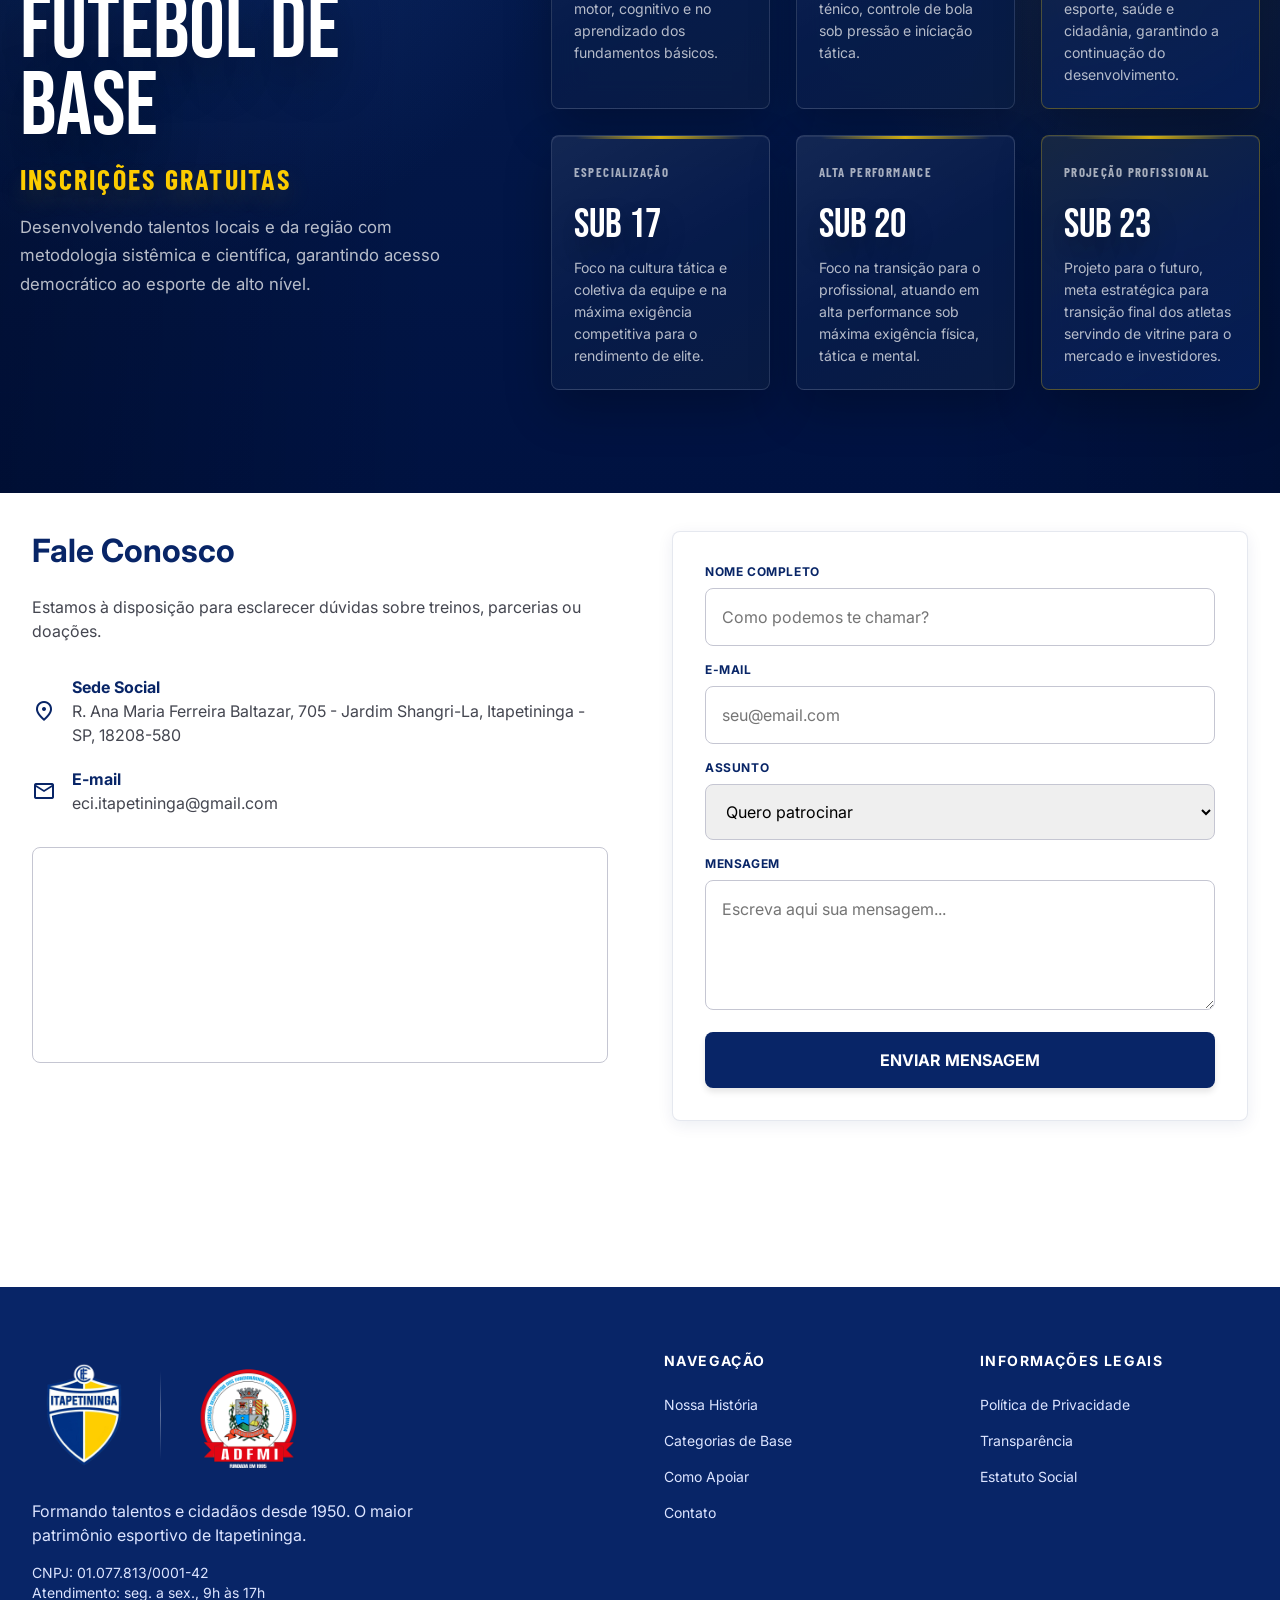
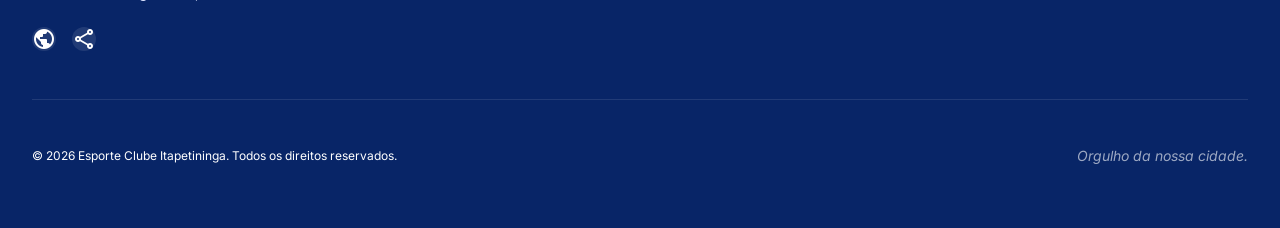
==== commit 6f6e4a40: "Segunda mudança para os textos finais" ====
--- a/index.html
+++ b/index.html
@@ -367,7 +367,7 @@
                   <div class="archive-card-media">
                     <img
                       alt="Registro da transição do DERAC para o Esporte Clube Itapetininga"
-                      src="img/time3.png"
+                      src="img/time7.jpeg"
                     />
                   </div>
                   <div class="archive-card-copy">
@@ -502,8 +502,7 @@
                   <div>
                     <p class="font-bold text-primary-container">Sede Social</p>
                     <p class="text-on-surface-variant">
-                      Rua Ana Maria Ferreira Baltazar, Jd Shangri-La -
-                      Itapetininga, SP
+                      R. Ana Maria Ferreira Baltazar, 705 - Jardim Shangri-La, Itapetininga - SP, 18208-580
                     </p>
                   </div>
                 </div>
@@ -515,7 +514,7 @@
                   <div>
                     <p class="font-bold text-primary-container">E-mail</p>
                     <p class="text-on-surface-variant">
-                      contato@ecitapetininga.com.br
+                      eci.itapetininga@gmail.com
                     </p>
                   </div>
                 </div>
@@ -732,7 +731,7 @@
               esportivo de Itapetininga.
             </p>
             <ul class="text-primary-fixed-dim text-sm space-y-1 mb-6">
-              <li>CNPJ: 00.000.000/0001-00</li>
+              <li>CNPJ: 01.077.813/0001-42</li>
               <li>Atendimento: seg. a sex., 9h às 17h</li>
             </ul>
             <div class="flex gap-4">
@@ -767,8 +766,14 @@
               </li>
               <li>
                 <a class="hover:text-white transition-colors" href="#support"
-                  >Como Apoiar</a
-                >
+                  <a
+                    class="hero-button hero-button-primary"
+                    href="#apoie-modal"
+                    data-modal-open
+                    aria-label="Como apoiar o clube — abre janela com formas de apoio"
+                  >Como Apoiar
+                  </a>
+                </a>
               </li>
               <li>
                 <a class="hover:text-white transition-colors" href="#contact"
@@ -806,7 +811,7 @@
           class="flex flex-col md:flex-row justify-between items-center text-xs text-primary-fixed-dim/60"
         >
           <p>
-            © 2024 Esporte Clube Itapetininga. Todos os direitos reservados.
+            © 2026 Esporte Clube Itapetininga. Todos os direitos reservados.
           </p>
           <p class="mt-4 md:mt-0 italic">Orgulho da nossa cidade.</p>
         </div>
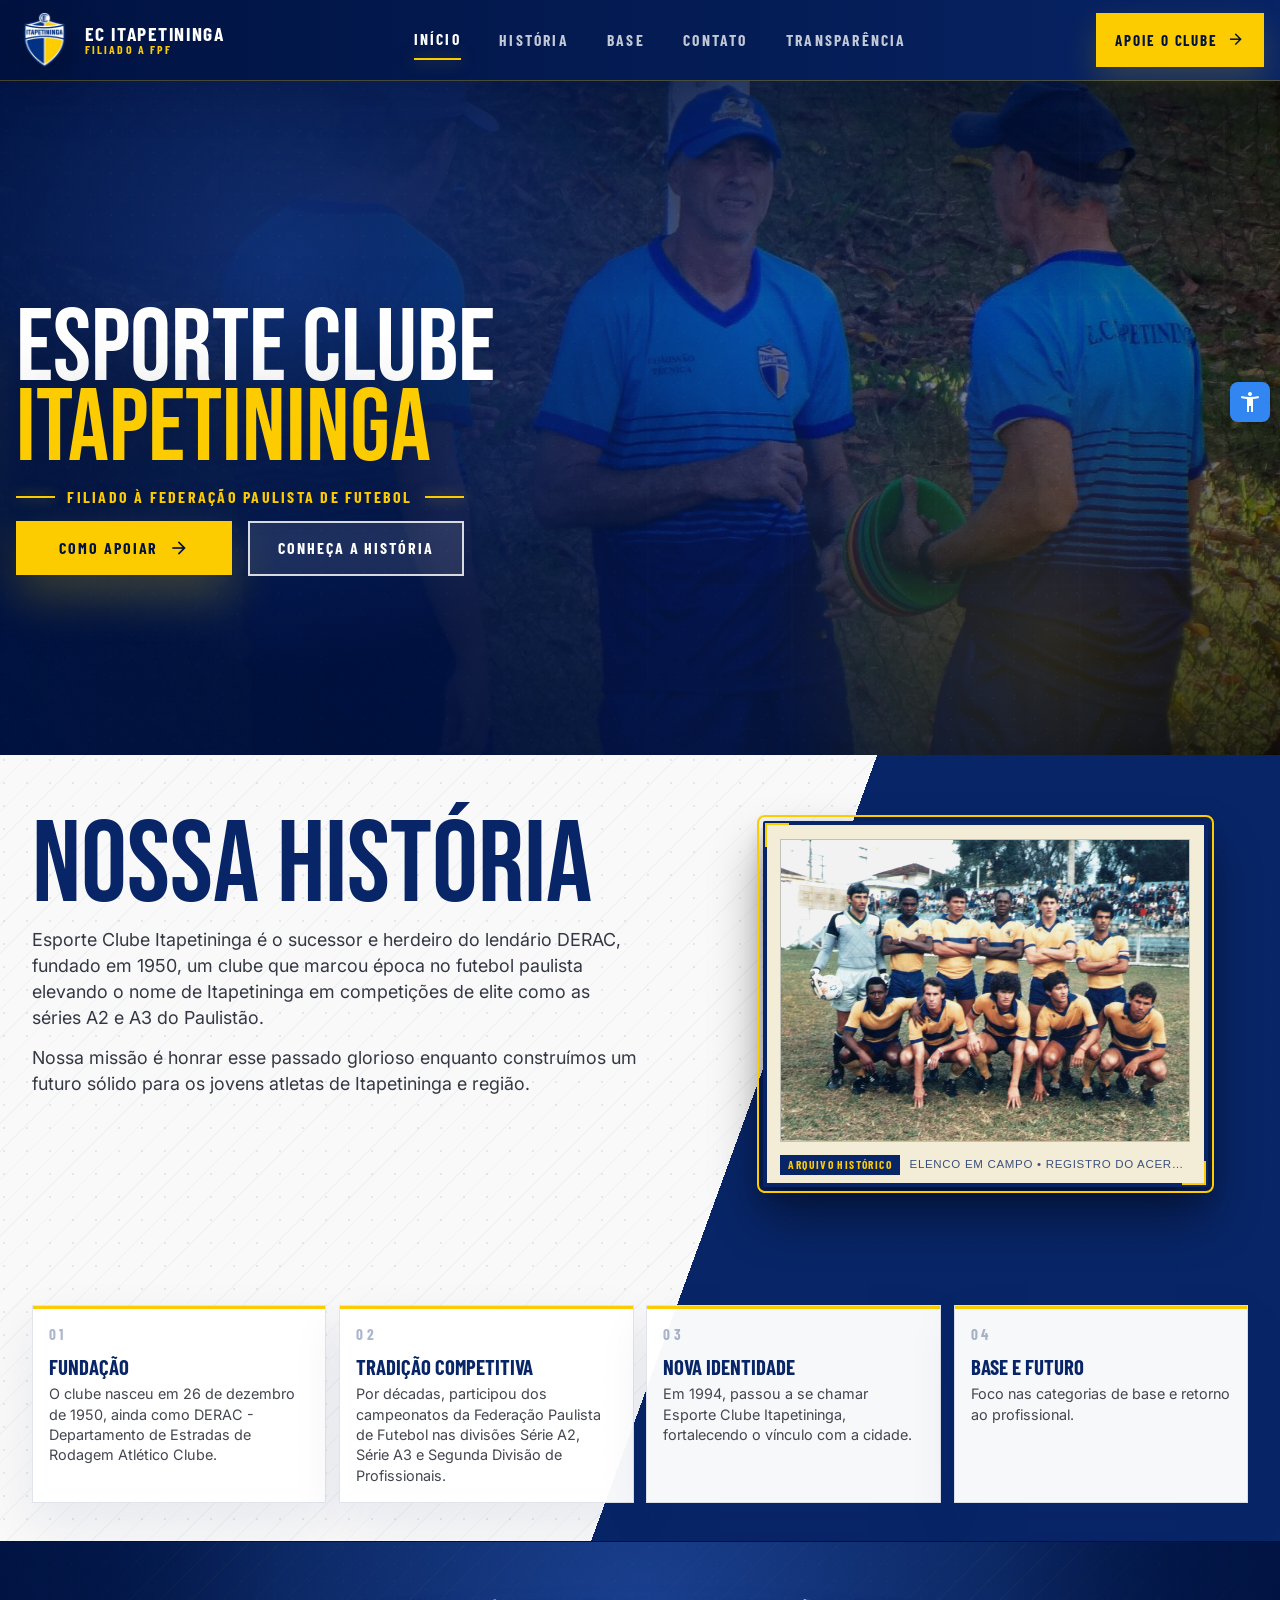
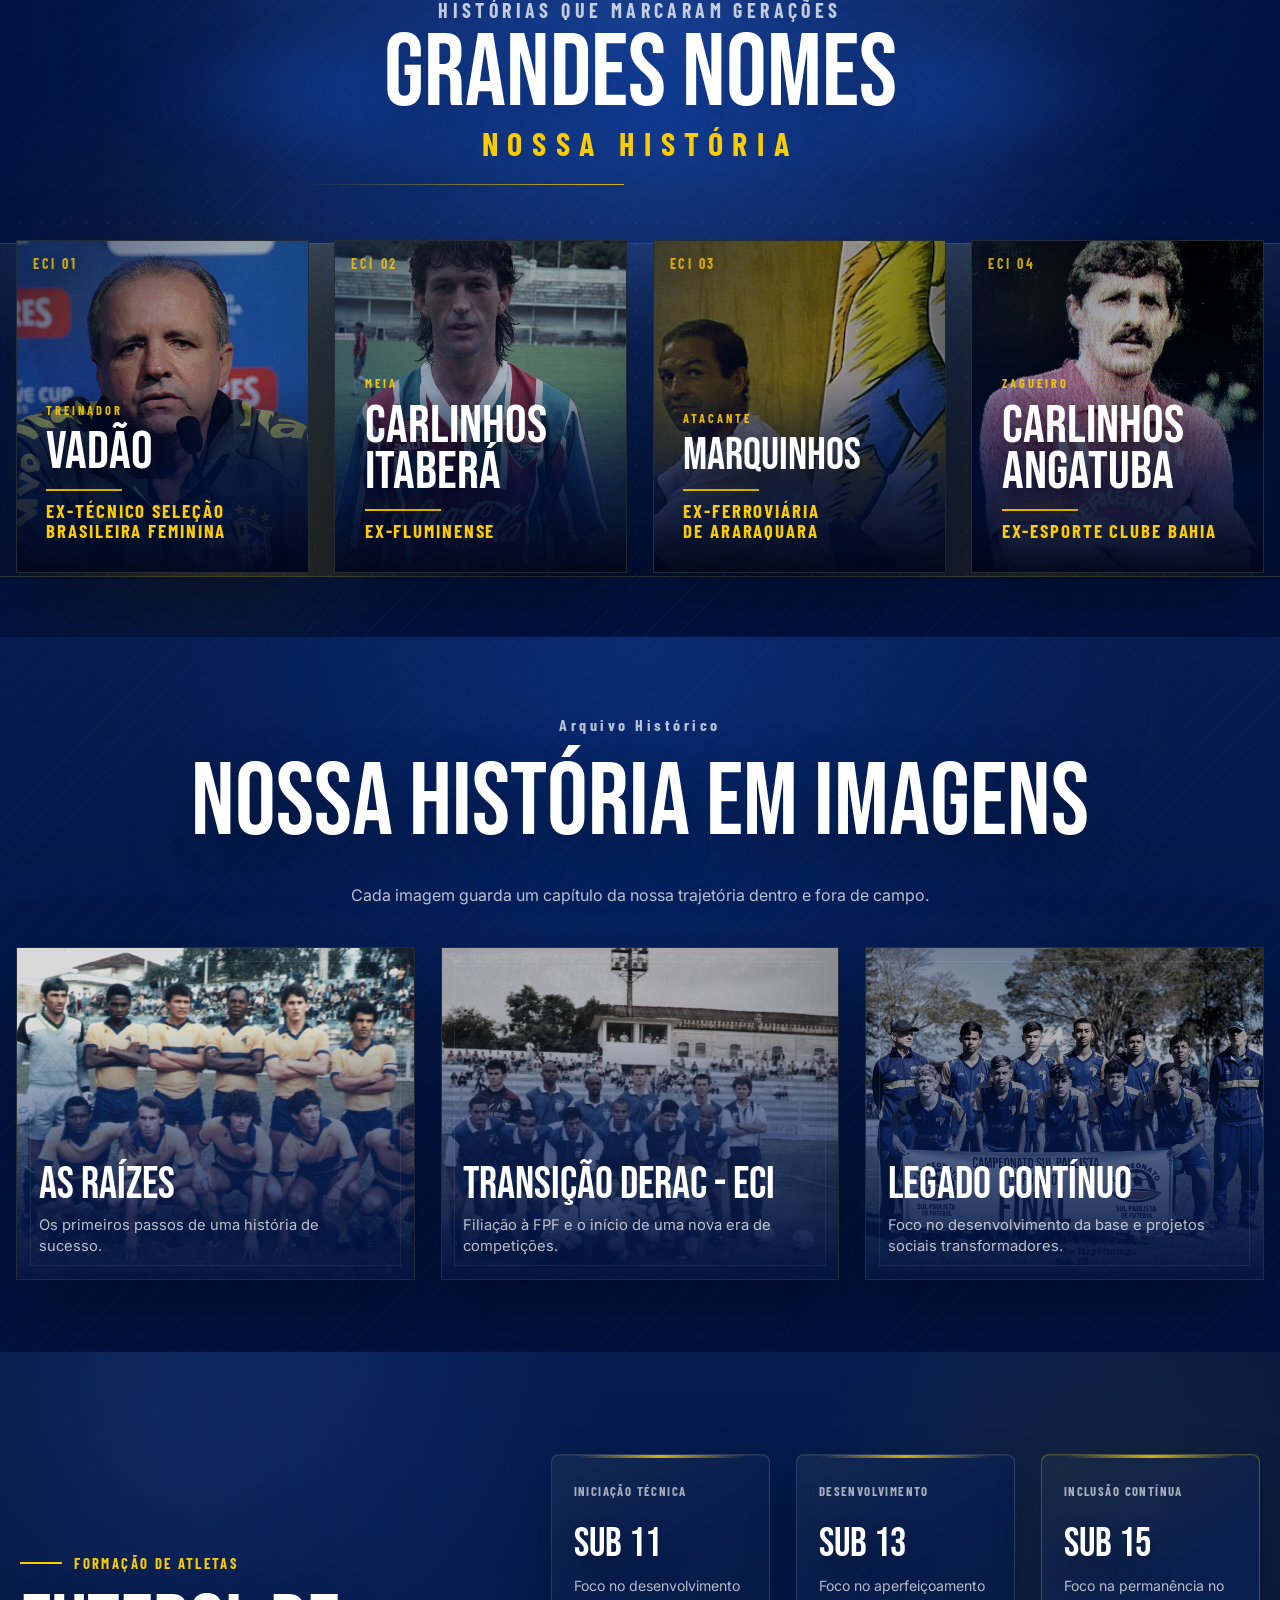
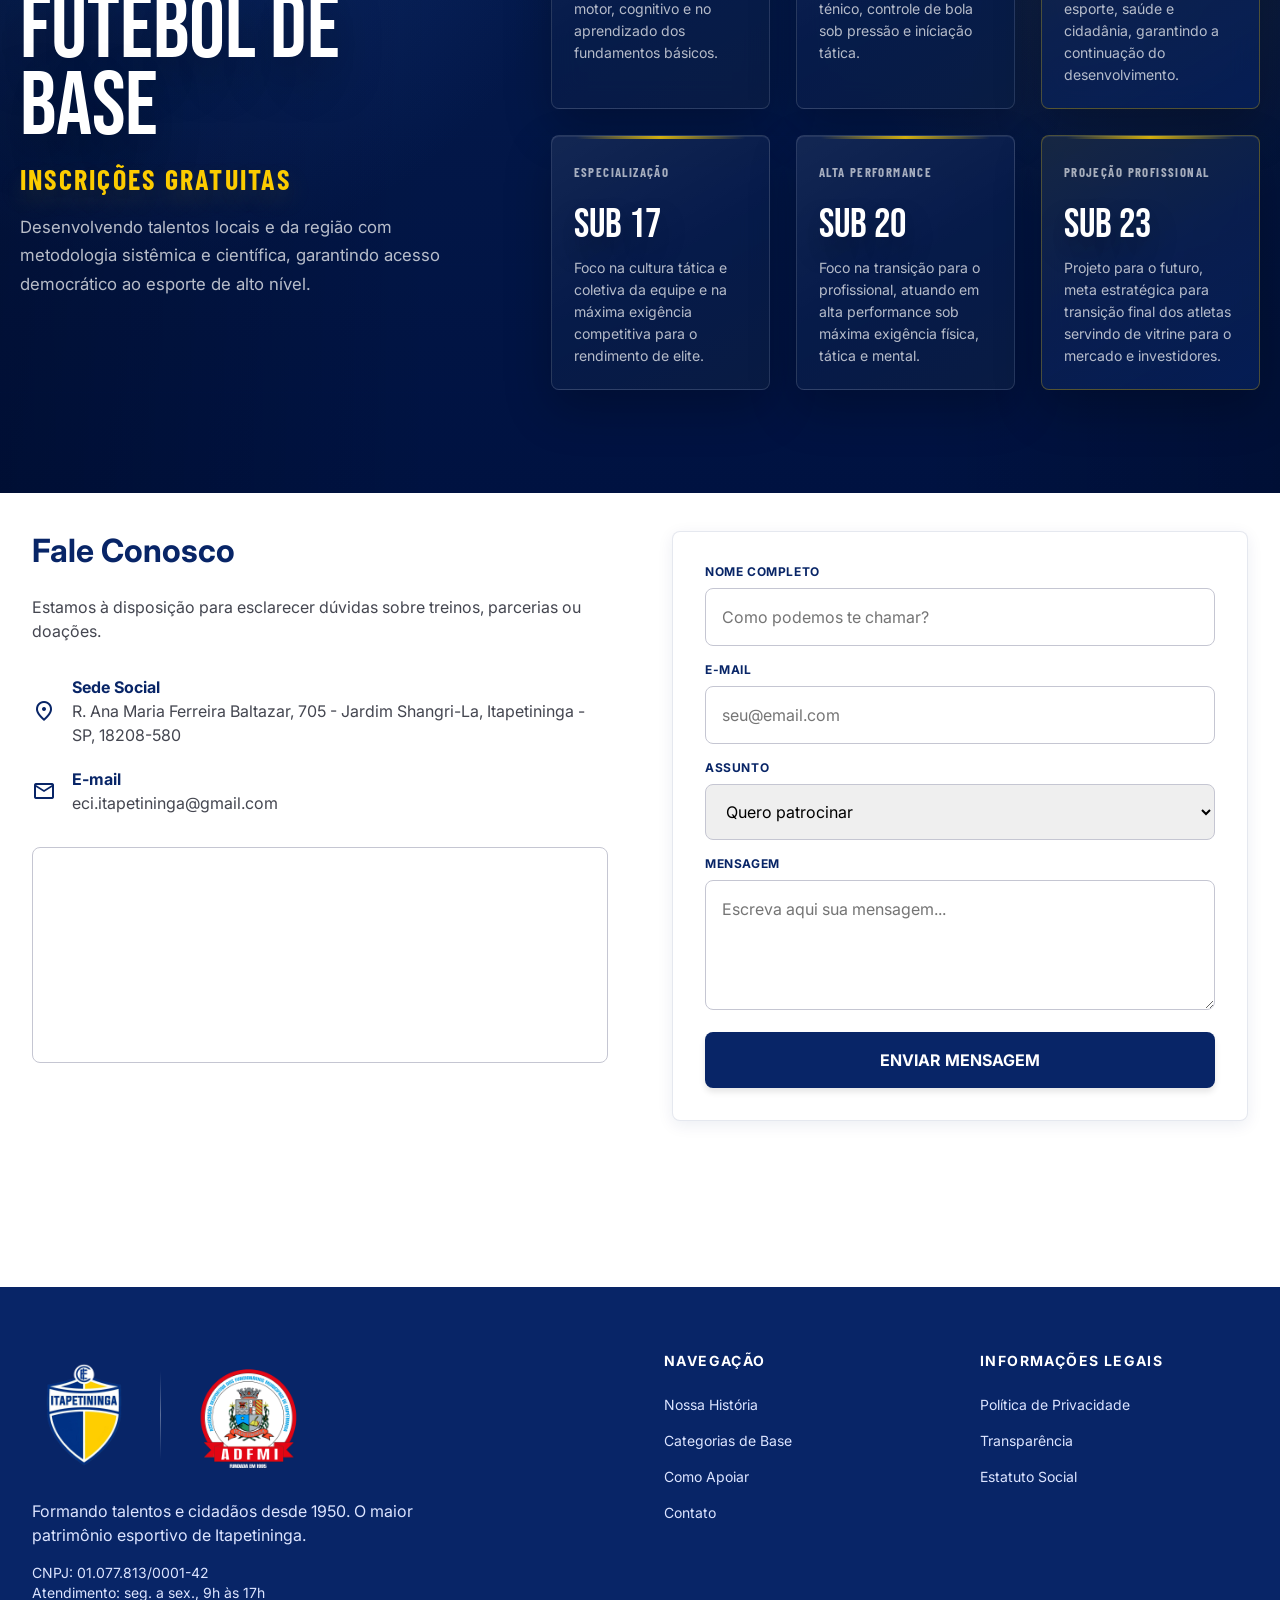
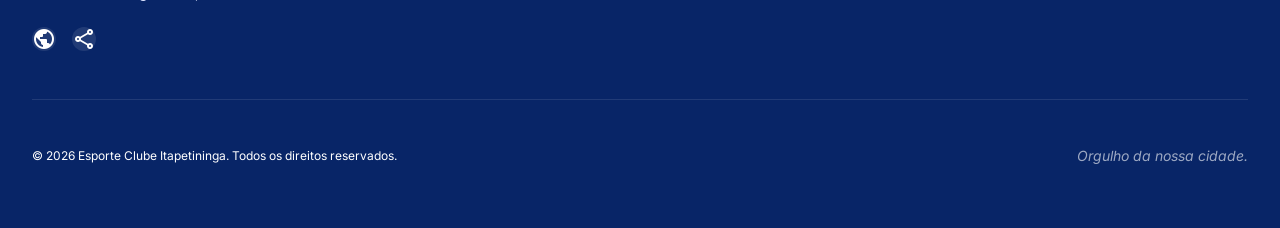
==== commit 8450004c: "Terceira mudança para os textos finais" ====
--- a/index.html
+++ b/index.html
@@ -143,7 +143,7 @@
           </h1>
           <p class="hero-fpf-text">
             <span class="hero-fpf-mark" aria-hidden="true"></span>
-            <span>O único clube da cidade filiado à FPF</span>
+            <span>Filiado à Federação Paulista de Futebol</span>
             <span class="hero-fpf-mark" aria-hidden="true"></span>
           </p>
           <div class="hero-actions">
--- a/styles.css
+++ b/styles.css
@@ -3305,7 +3305,7 @@
   margin: 1.1rem 0 0;
   color: #fccc00;
   font-family: "Barlow Condensed", Inter, sans-serif;
-  font-size: clamp(0.95rem, 1.6vw, 1.15rem);
+  font-size: clamp(0.80rem, 1.45vw, 1.0rem);
   font-weight: 700;
   line-height: 1.2;
   letter-spacing: 0.14em;
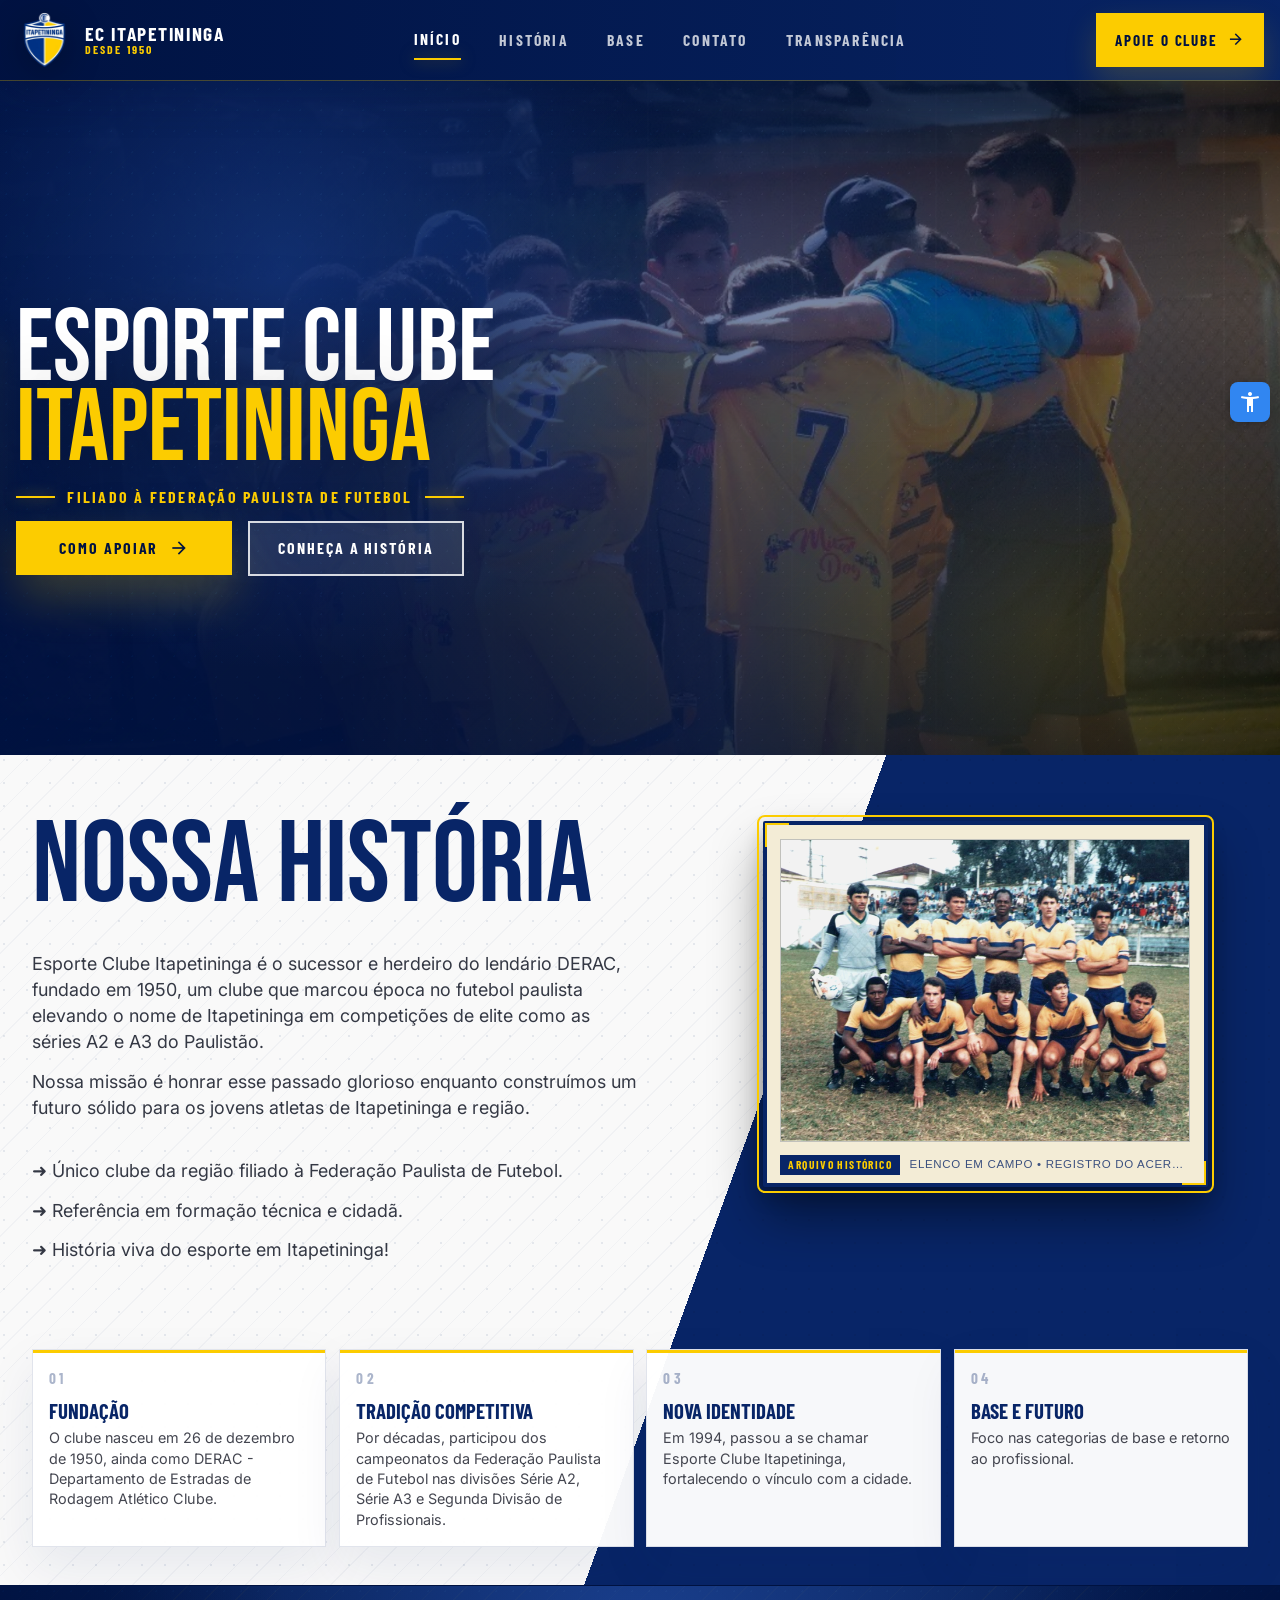
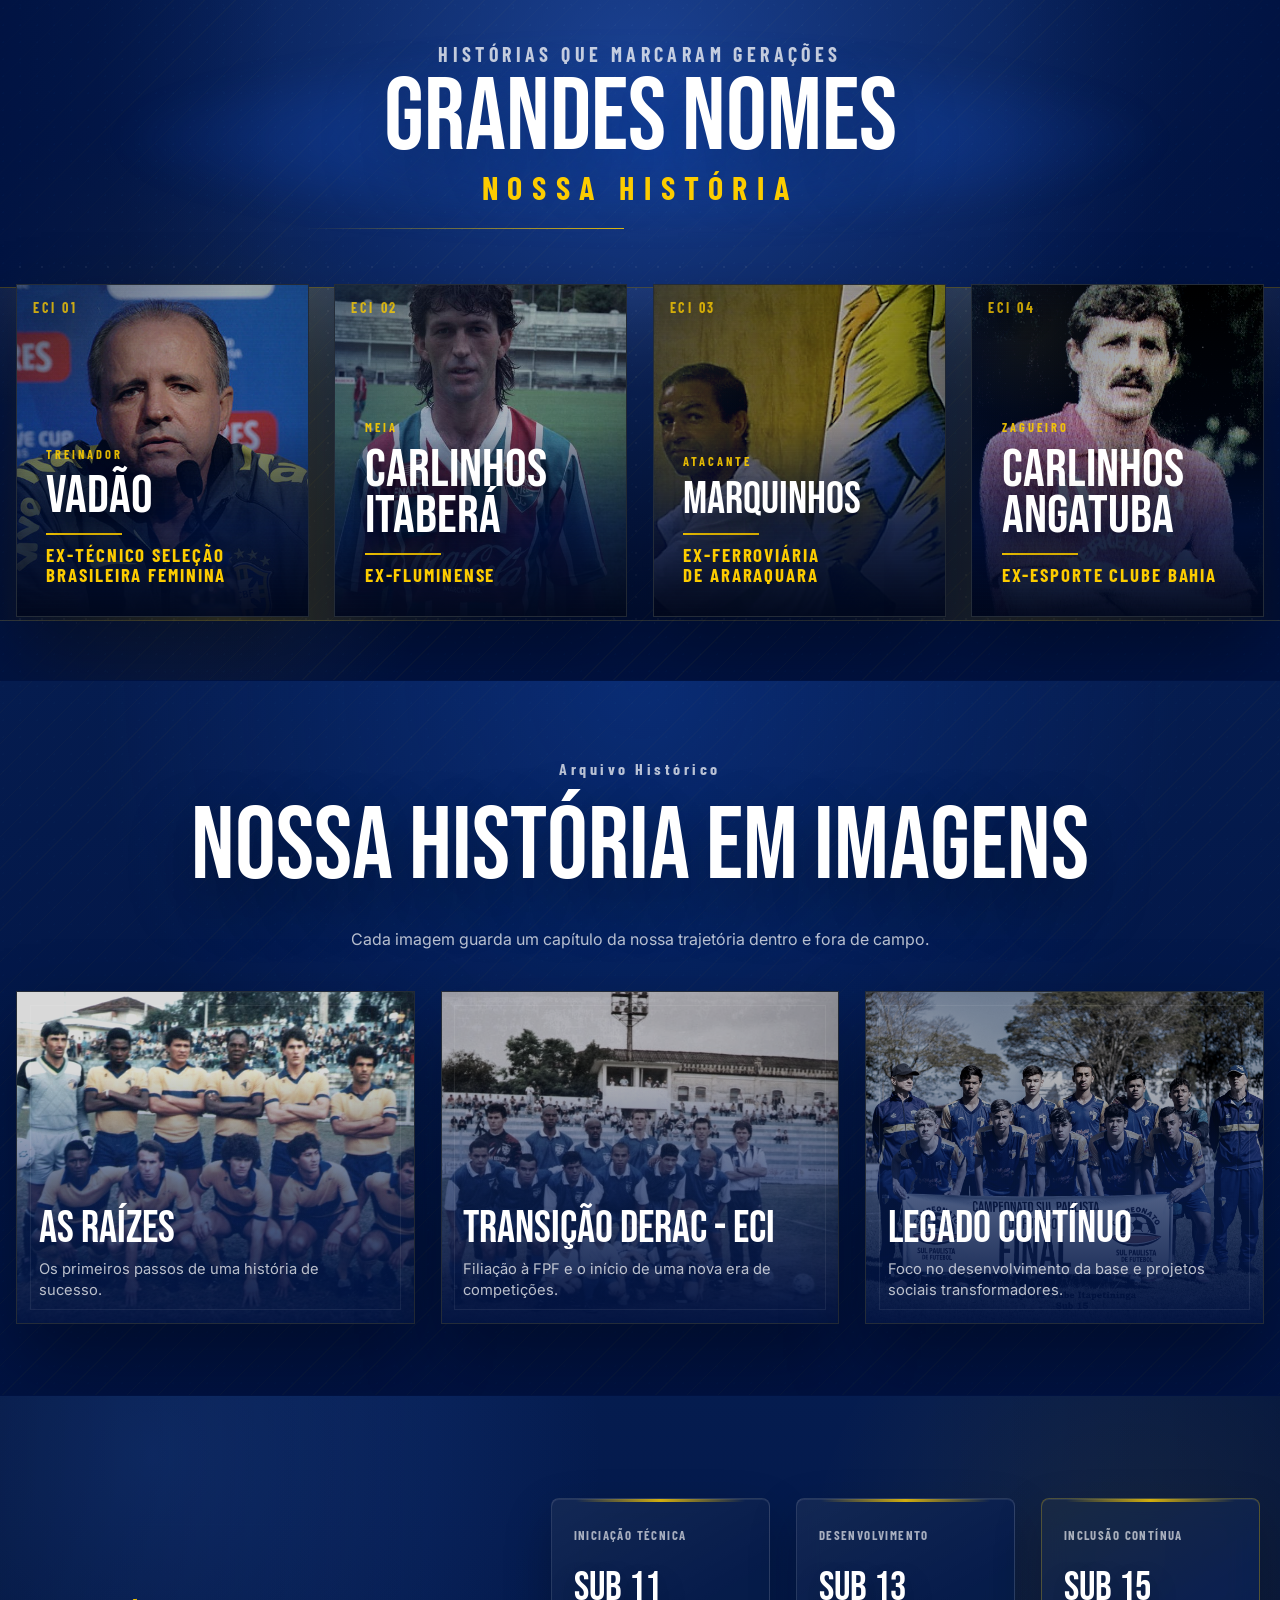
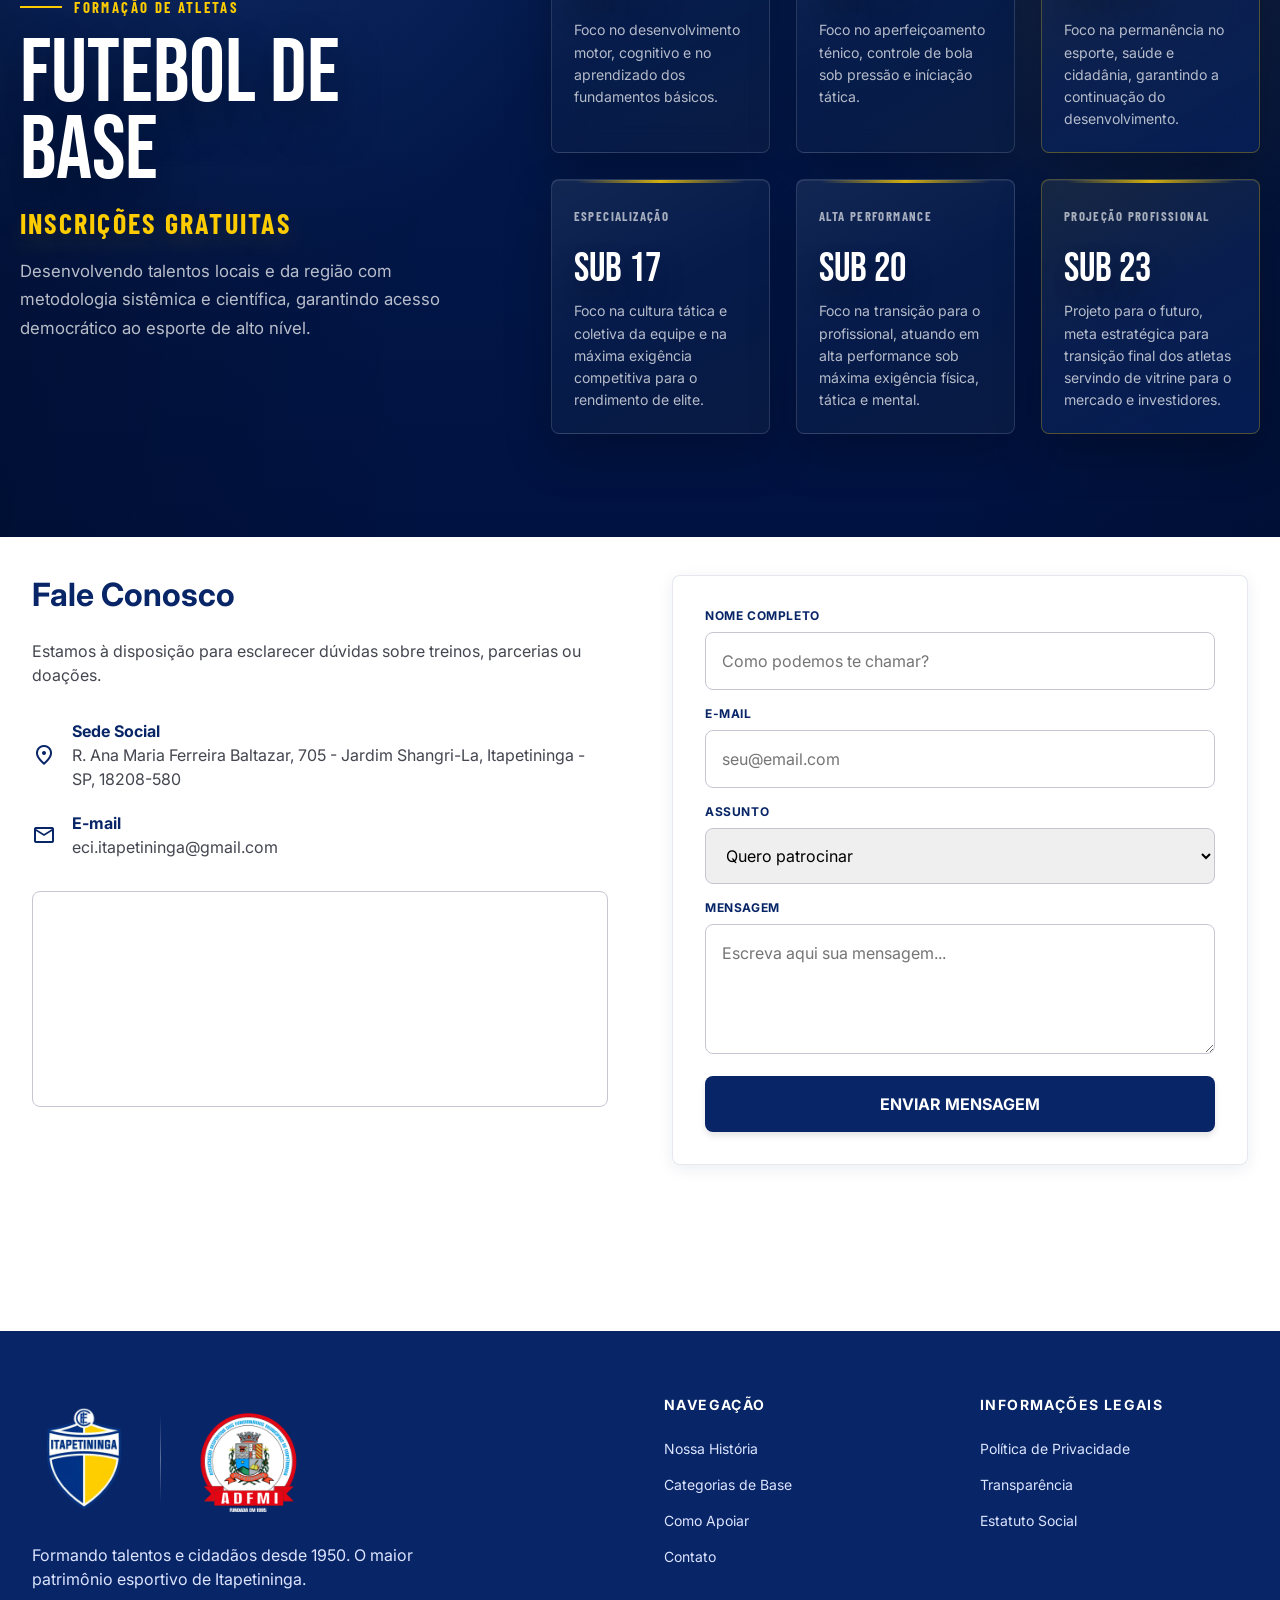
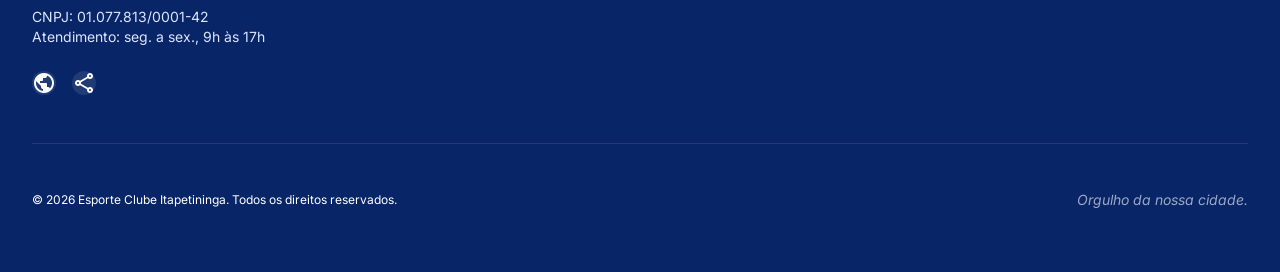
==== commit 7c8059b4: "Quarta mudança para os textos finais" ====
--- a/index.html
+++ b/index.html
@@ -30,7 +30,7 @@
           />
           <span class="site-brand-text">
             <strong>EC Itapetininga</strong>
-            <small>Filiado a FPF</small>
+            <small>Desde 1950</small>
           </span>
         </a>
         <nav class="site-nav" aria-label="Navegação principal">
@@ -131,7 +131,7 @@
           <img
             alt="Comissão técnica do Esporte Clube Itapetininga durante um treino"
             class="hero-image"
-            src="img/DSC00051-copia.jpg"
+            src="img/testehero.jpeg"
           />
           <div class="hero-overlay"></div>
           <div class="hero-field-grid"></div>
@@ -171,6 +171,7 @@
               <div class="history-story-hero">
                 <p class="history-story-label">Desde 1950</p>
                 <h2>Nossa História</h2>
+                <br>
                 <p class="history-story-subtitle">
                   Esporte Clube Itapetininga é o sucessor e herdeiro
                   do lendário DERAC, fundado em 1950, um clube que
@@ -182,6 +183,16 @@
                   Nossa missão é honrar esse passado glorioso enquanto
                   construímos um futuro sólido para os jovens atletas de
                   Itapetininga e região.
+                </p>
+                <br>
+                <p class="history-story-subtitle">
+                  ➜ Único clube da região filiado à Federação Paulista de Futebol.
+                </p>
+                <p class="history-story-subtitle">
+                  ➜ Referência em formação técnica e cidadã.
+                </p>
+                <p class="history-story-subtitle">
+                  ➜ História viva do esporte em Itapetininga!
                 </p>
               </div>
               <div class="history-story-grid">
